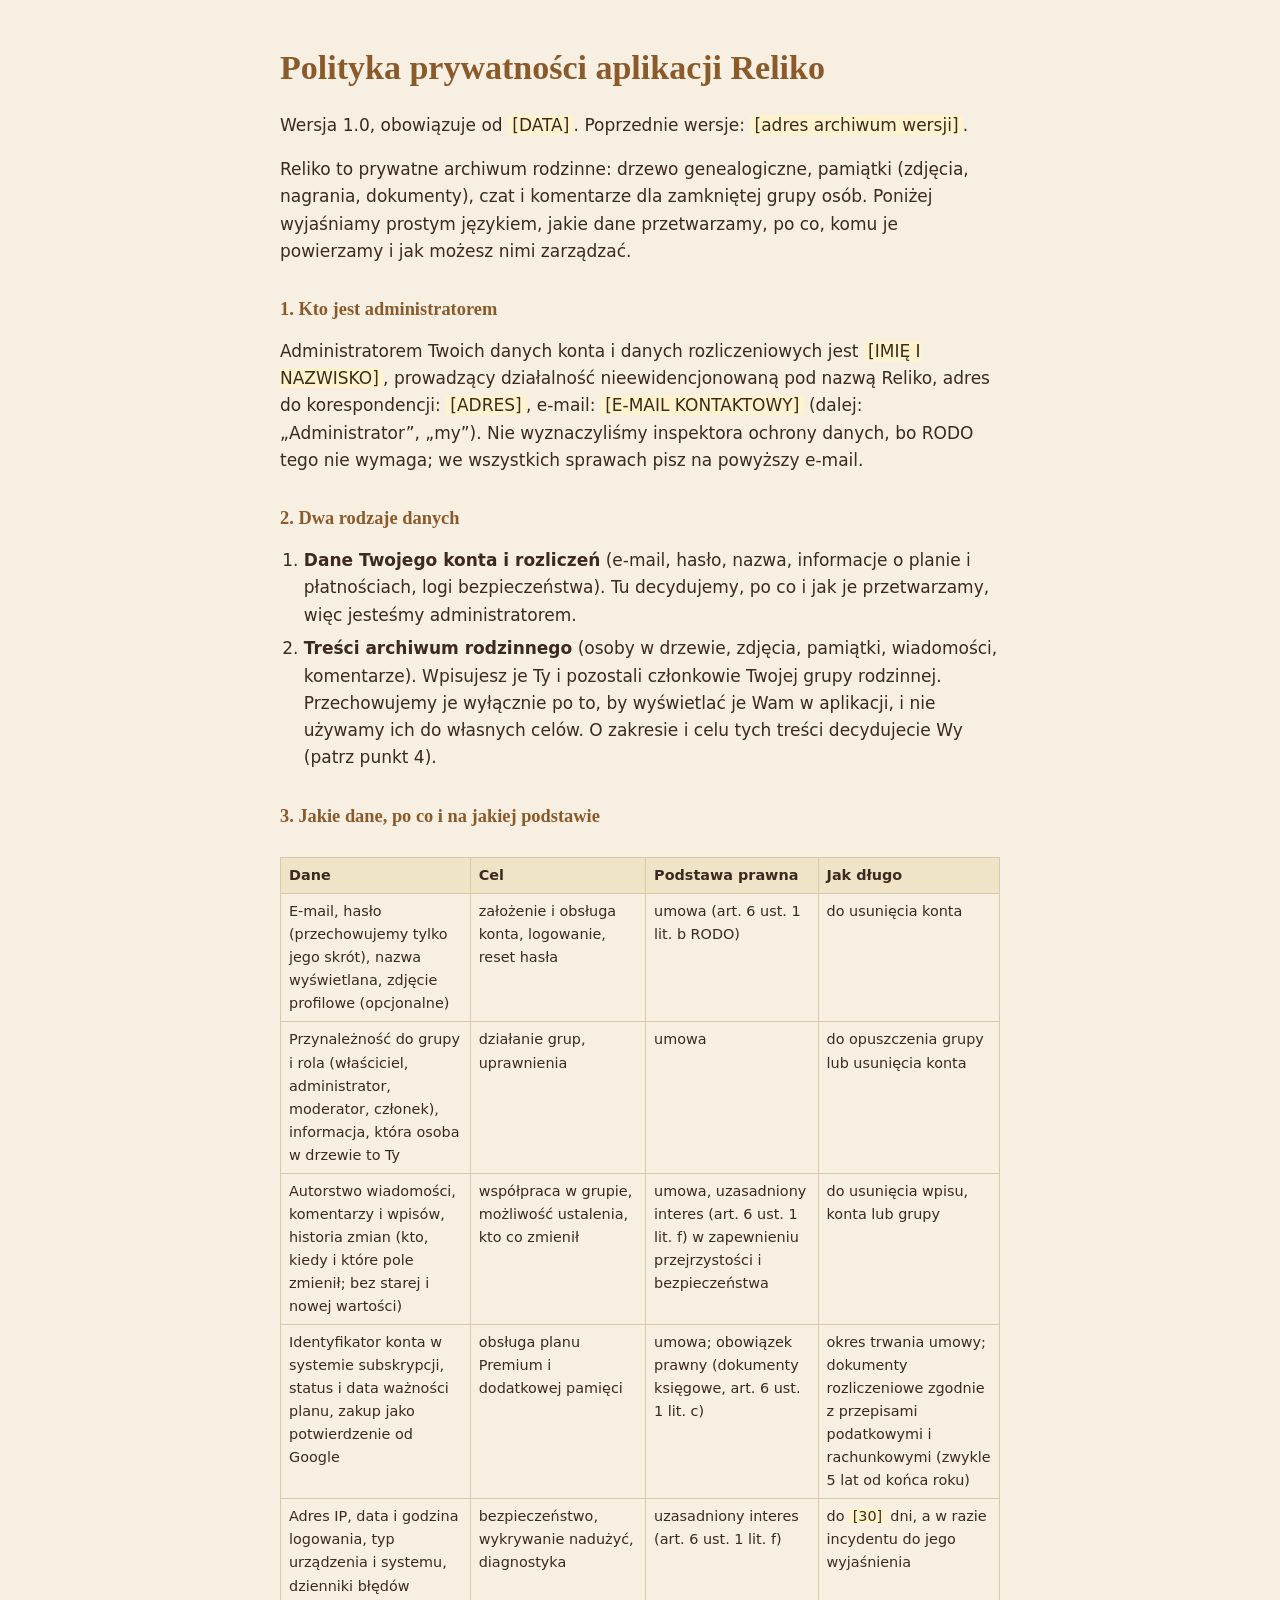
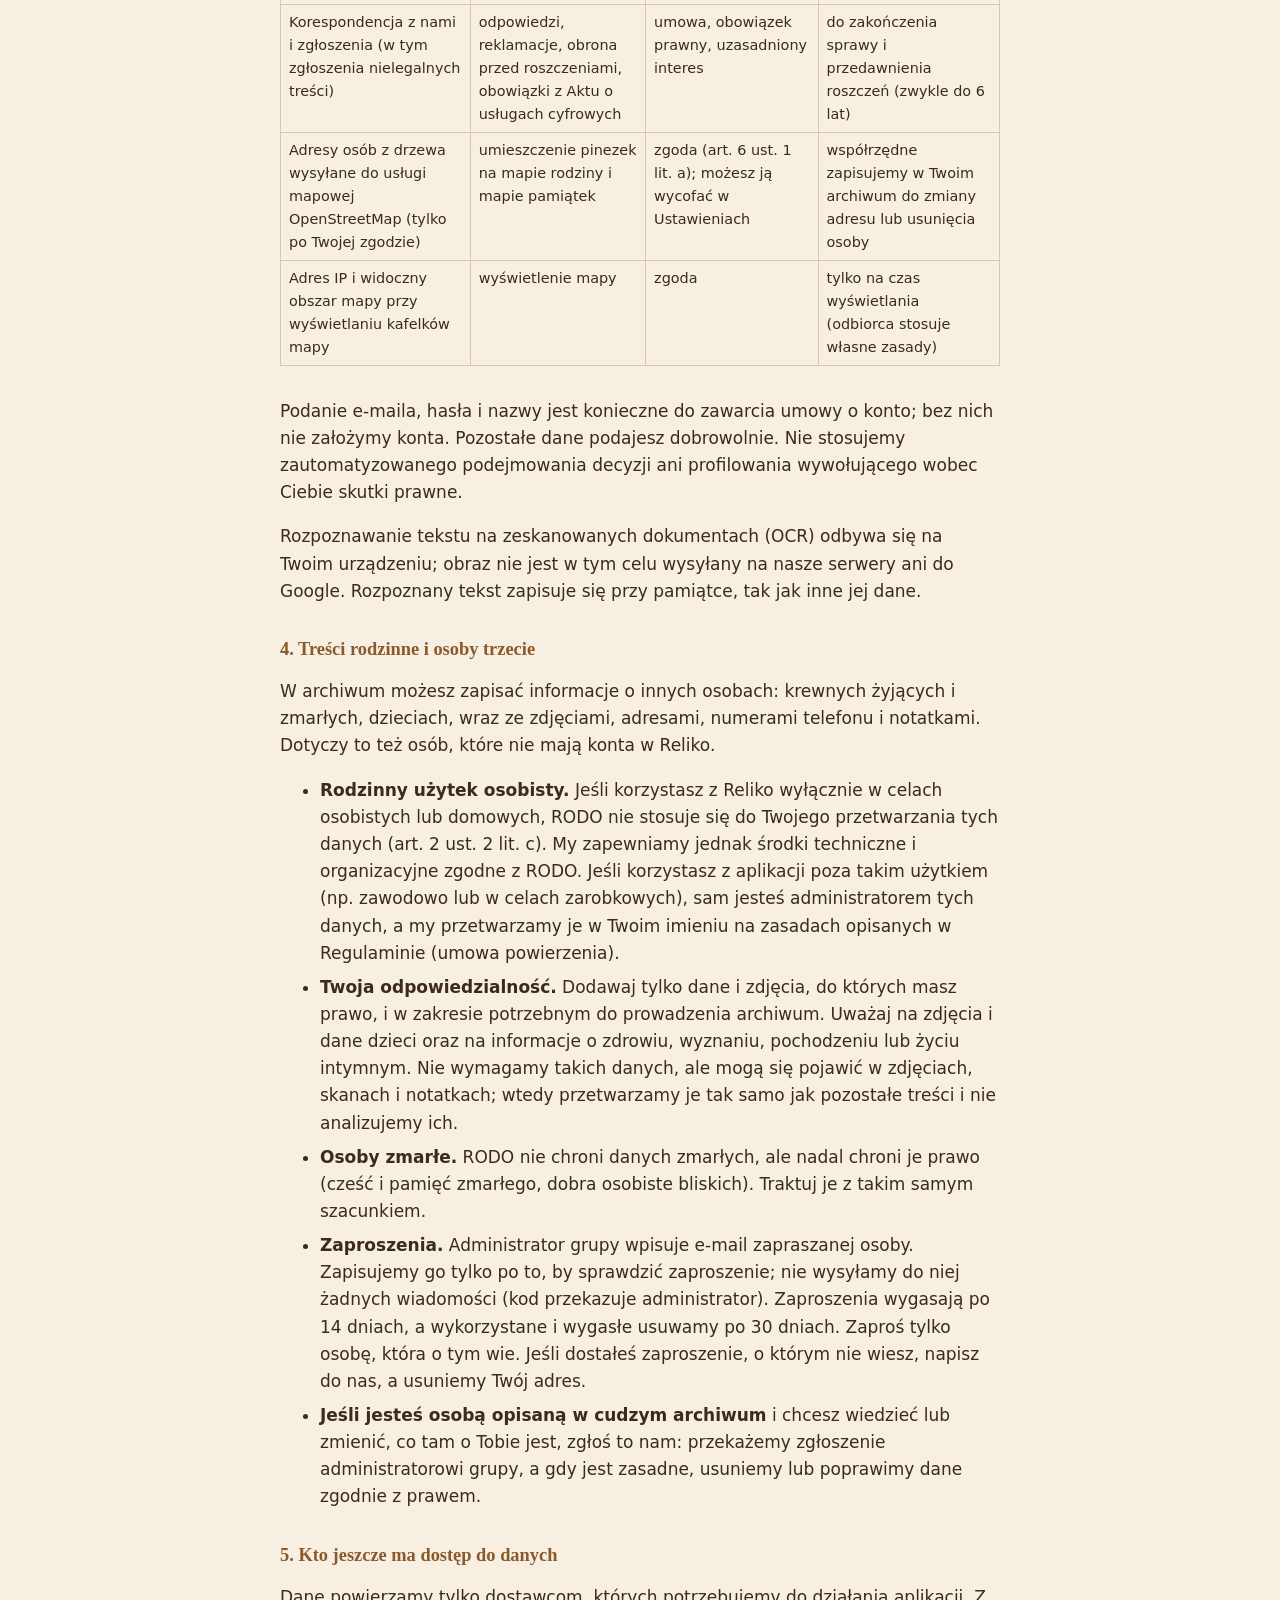
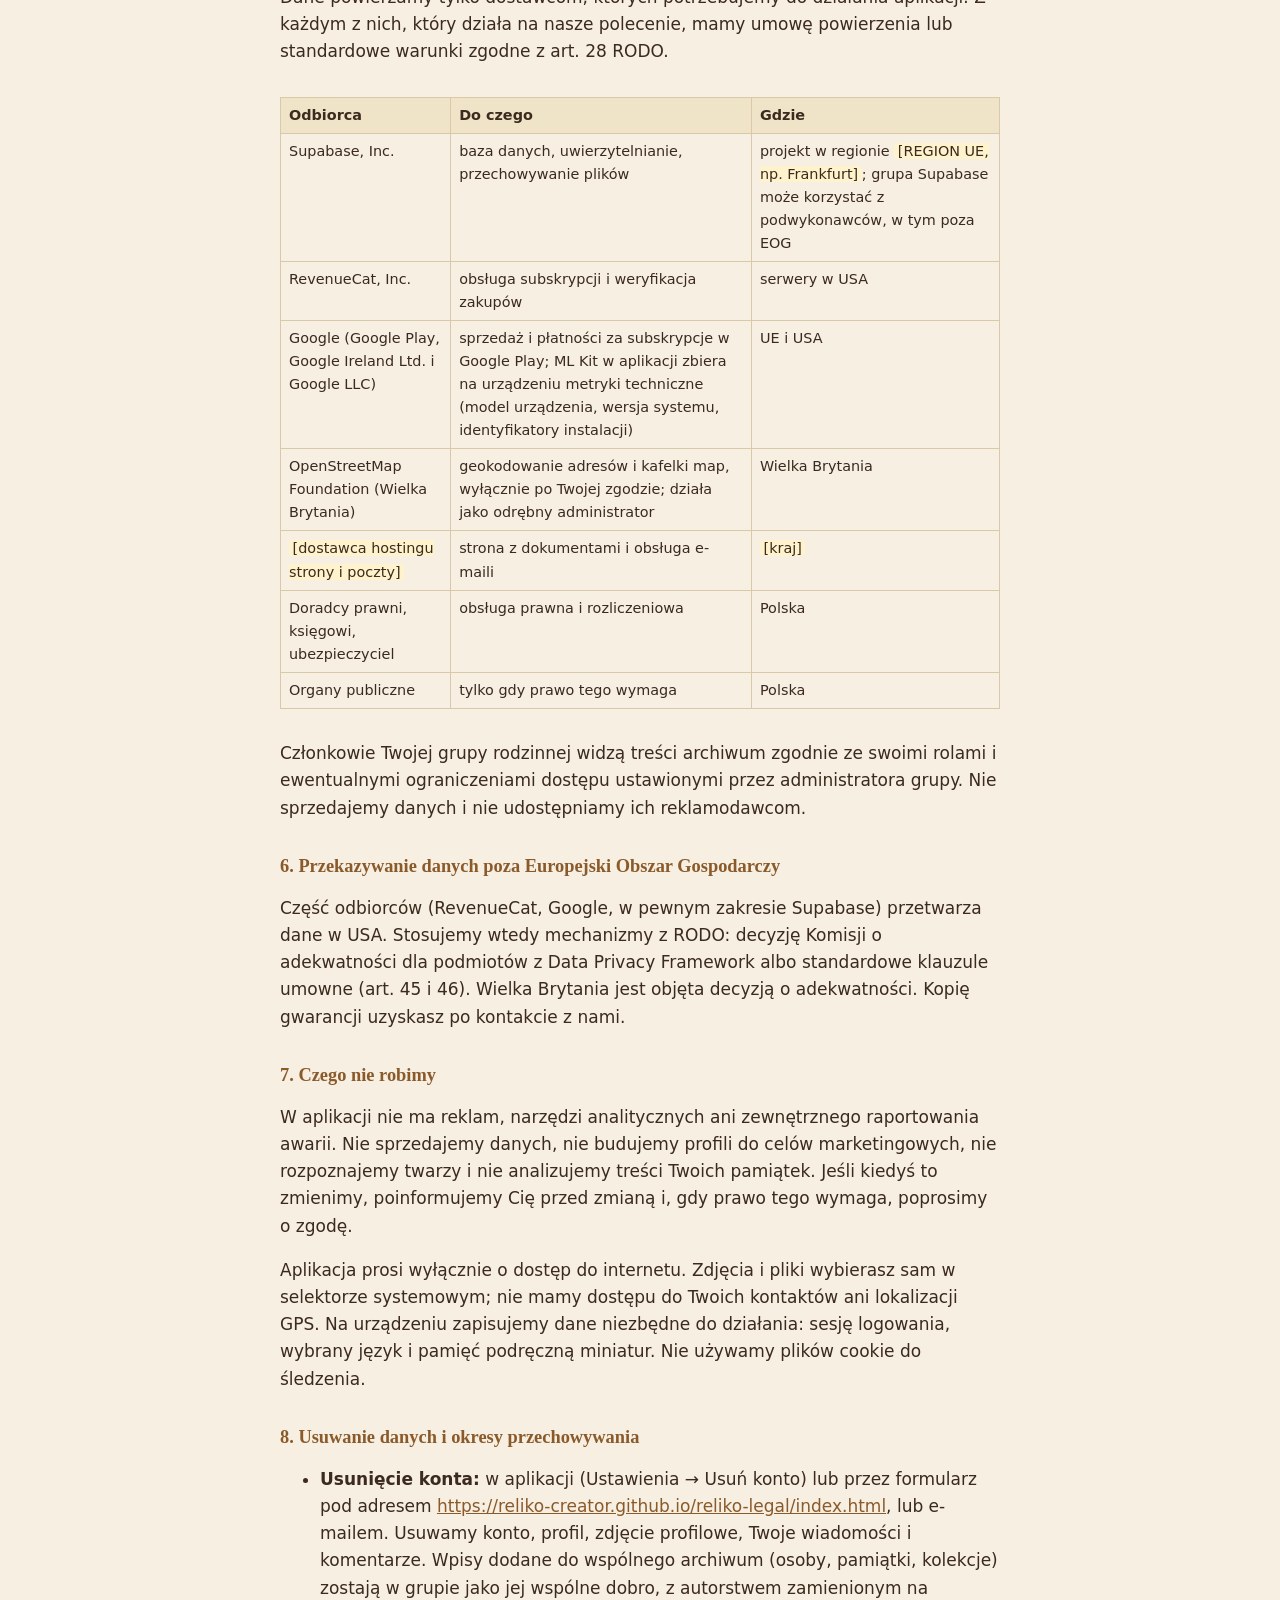
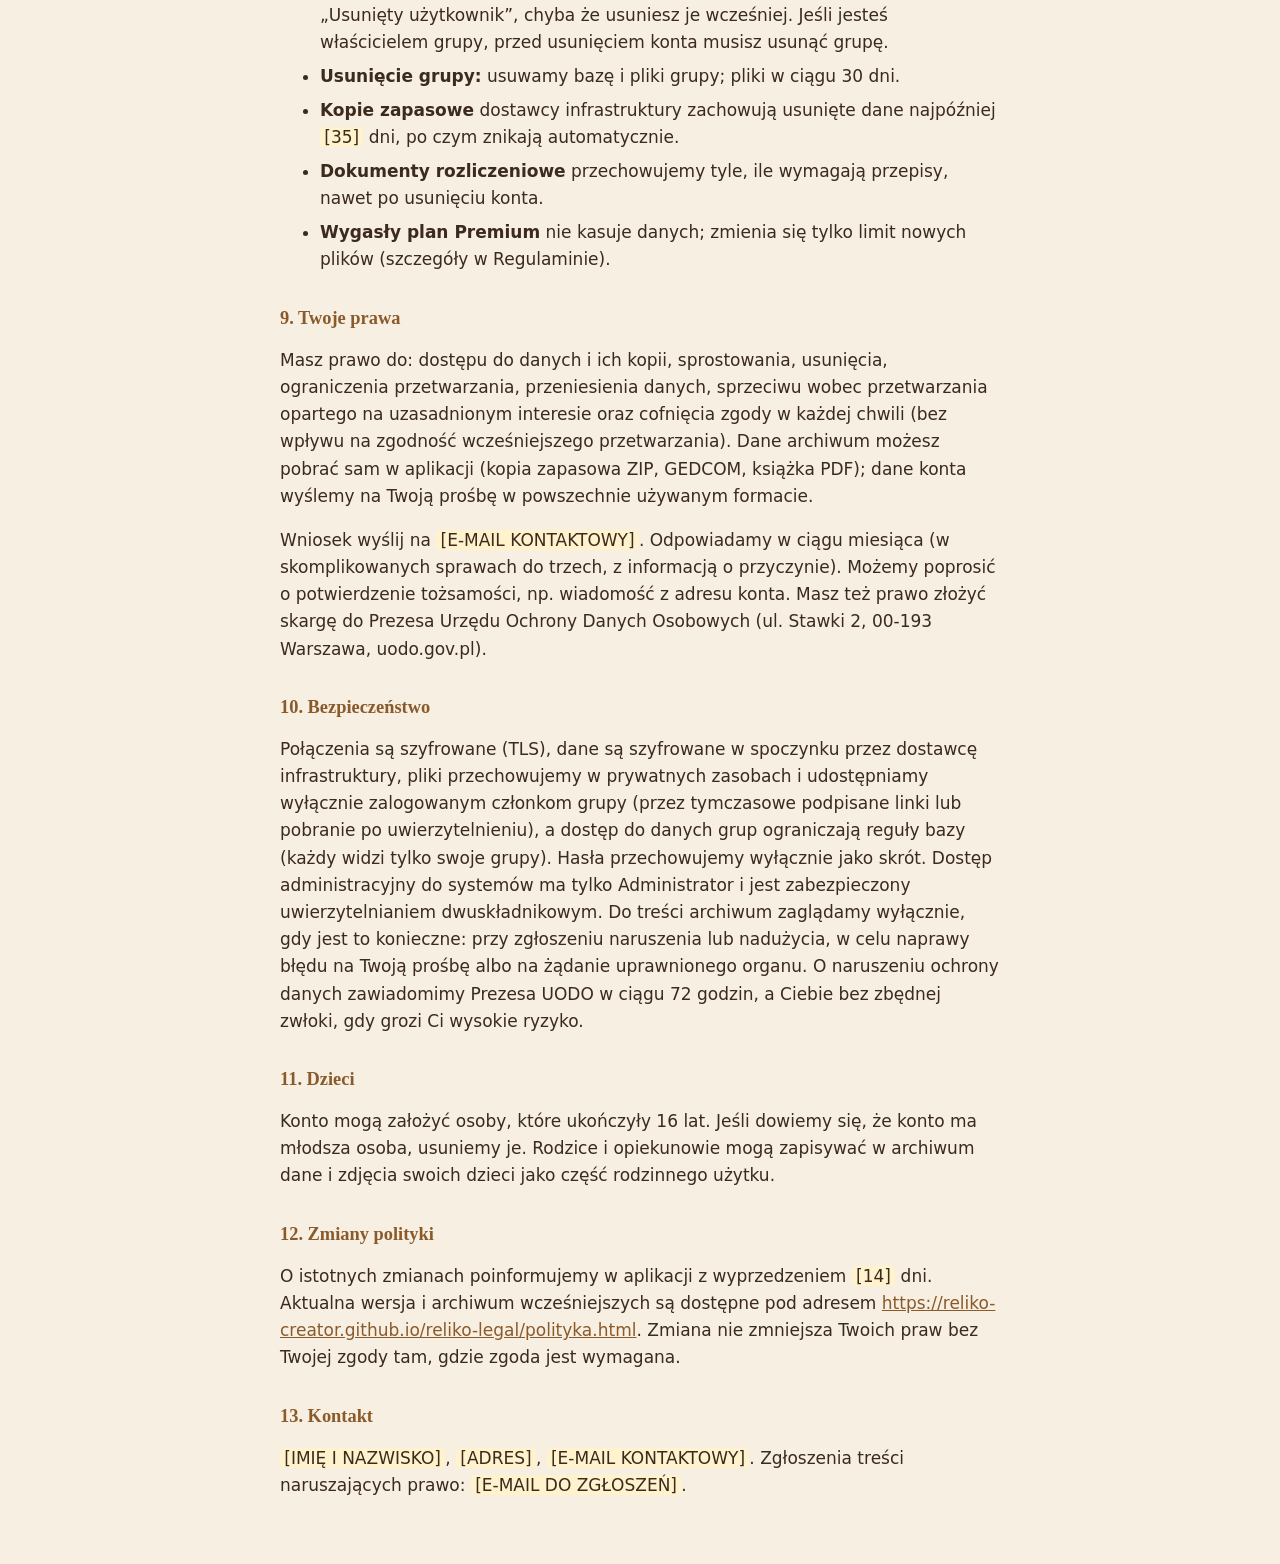
==== polityka.html @ a6bcf803 "polityka.html" ====
<!doctype html>
<html lang="pl">
<head>
<meta charset="utf-8">
<meta name="viewport" content="width=device-width, initial-scale=1">
<title>Reliko – Polityka prywatności</title>
<style>
  :root { --bg:#f6efe2; --ink:#3b2a1d; --accent:#8a5a2b; --card:#fffaf0; }
  body { margin:0; background:var(--bg); color:var(--ink);
         font:17px/1.6 system-ui,-apple-system,"Segoe UI",sans-serif; }
  main { max-width:720px; margin:0 auto; padding:24px 16px 48px; }
  h1,h2 { font-family:Georgia,"Times New Roman",serif; color:var(--accent); line-height:1.25; }
  section { background:var(--card); border-radius:12px; padding:4px 20px 16px; margin:16px 0; }
  a { color:var(--accent); }
  .todo { background:#fff3cd; padding:0 .25em; border-radius:4px; }
  h2 { font-size:1.15rem; margin-top:1.8em; }
  ol { padding-left:1.4em; } li { margin:.4em 0; }
  .tw { overflow-x:auto; } table { border-collapse:collapse; font-size:.9rem; margin:1em 0; }
  th,td { border:1px solid #d9c9a8; padding:6px 8px; vertical-align:top; text-align:left; } th { background:#efe3c8; }
</style>
</head>
<body>
<main>
<h1>Polityka prywatności aplikacji Reliko</h1>
<p>Wersja 1.0, obowiązuje od <span class="todo">[DATA]</span>. Poprzednie wersje: <span class="todo">[adres archiwum wersji]</span>.</p>
<p>Reliko to prywatne archiwum rodzinne: drzewo genealogiczne, pamiątki (zdjęcia, nagrania, dokumenty), czat i komentarze dla zamkniętej grupy osób. Poniżej wyjaśniamy prostym językiem, jakie dane przetwarzamy, po co, komu je powierzamy i jak możesz nimi zarządzać.</p>
<h2>1. Kto jest administratorem</h2>
<p>Administratorem Twoich danych konta i danych rozliczeniowych jest <span class="todo">[IMIĘ I NAZWISKO]</span>, prowadzący działalność nieewidencjonowaną pod nazwą Reliko, adres do korespondencji: <span class="todo">[ADRES]</span>, e-mail: <span class="todo">[E-MAIL KONTAKTOWY]</span> (dalej: „Administrator”, „my”). Nie wyznaczyliśmy inspektora ochrony danych, bo RODO tego nie wymaga; we wszystkich sprawach pisz na powyższy e-mail.</p>
<h2>2. Dwa rodzaje danych</h2>
<ol>
<li><strong>Dane Twojego konta i rozliczeń</strong> (e-mail, hasło, nazwa, informacje o planie i płatnościach, logi bezpieczeństwa). Tu decydujemy, po co i jak je przetwarzamy, więc jesteśmy administratorem.</li>
<li><strong>Treści archiwum rodzinnego</strong> (osoby w drzewie, zdjęcia, pamiątki, wiadomości, komentarze). Wpisujesz je Ty i pozostali członkowie Twojej grupy rodzinnej. Przechowujemy je wyłącznie po to, by wyświetlać je Wam w aplikacji, i nie używamy ich do własnych celów. O zakresie i celu tych treści decydujecie Wy (patrz punkt 4).</li>
</ol>
<h2>3. Jakie dane, po co i na jakiej podstawie</h2>
<div class="tw"><table>
<thead>
<tr>
<th>Dane</th>
<th>Cel</th>
<th>Podstawa prawna</th>
<th>Jak długo</th>
</tr>
</thead>
<tbody>
<tr>
<td>E-mail, hasło (przechowujemy tylko jego skrót), nazwa wyświetlana, zdjęcie profilowe (opcjonalne)</td>
<td>założenie i obsługa konta, logowanie, reset hasła</td>
<td>umowa (art. 6 ust. 1 lit. b RODO)</td>
<td>do usunięcia konta</td>
</tr>
<tr>
<td>Przynależność do grupy i rola (właściciel, administrator, moderator, członek), informacja, która osoba w drzewie to Ty</td>
<td>działanie grup, uprawnienia</td>
<td>umowa</td>
<td>do opuszczenia grupy lub usunięcia konta</td>
</tr>
<tr>
<td>Autorstwo wiadomości, komentarzy i wpisów, historia zmian (kto, kiedy i które pole zmienił; bez starej i nowej wartości)</td>
<td>współpraca w grupie, możliwość ustalenia, kto co zmienił</td>
<td>umowa, uzasadniony interes (art. 6 ust. 1 lit. f) w zapewnieniu przejrzystości i bezpieczeństwa</td>
<td>do usunięcia wpisu, konta lub grupy</td>
</tr>
<tr>
<td>Identyfikator konta w systemie subskrypcji, status i data ważności planu, zakup jako potwierdzenie od Google</td>
<td>obsługa planu Premium i dodatkowej pamięci</td>
<td>umowa; obowiązek prawny (dokumenty księgowe, art. 6 ust. 1 lit. c)</td>
<td>okres trwania umowy; dokumenty rozliczeniowe zgodnie z przepisami podatkowymi i rachunkowymi (zwykle 5 lat od końca roku)</td>
</tr>
<tr>
<td>Adres IP, data i godzina logowania, typ urządzenia i systemu, dzienniki błędów</td>
<td>bezpieczeństwo, wykrywanie nadużyć, diagnostyka</td>
<td>uzasadniony interes (art. 6 ust. 1 lit. f)</td>
<td>do <span class="todo">[30]</span> dni, a w razie incydentu do jego wyjaśnienia</td>
</tr>
<tr>
<td>Korespondencja z nami i zgłoszenia (w tym zgłoszenia nielegalnych treści)</td>
<td>odpowiedzi, reklamacje, obrona przed roszczeniami, obowiązki z Aktu o usługach cyfrowych</td>
<td>umowa, obowiązek prawny, uzasadniony interes</td>
<td>do zakończenia sprawy i przedawnienia roszczeń (zwykle do 6 lat)</td>
</tr>
<tr>
<td>Adresy osób z drzewa wysyłane do usługi mapowej OpenStreetMap (tylko po Twojej zgodzie)</td>
<td>umieszczenie pinezek na mapie rodziny i mapie pamiątek</td>
<td>zgoda (art. 6 ust. 1 lit. a); możesz ją wycofać w Ustawieniach</td>
<td>współrzędne zapisujemy w Twoim archiwum do zmiany adresu lub usunięcia osoby</td>
</tr>
<tr>
<td>Adres IP i widoczny obszar mapy przy wyświetlaniu kafelków mapy</td>
<td>wyświetlenie mapy</td>
<td>zgoda</td>
<td>tylko na czas wyświetlania (odbiorca stosuje własne zasady)</td>
</tr>
</tbody>
</table></div>
<p>Podanie e-maila, hasła i nazwy jest konieczne do zawarcia umowy o konto; bez nich nie założymy konta. Pozostałe dane podajesz dobrowolnie. Nie stosujemy zautomatyzowanego podejmowania decyzji ani profilowania wywołującego wobec Ciebie skutki prawne.</p>
<p>Rozpoznawanie tekstu na zeskanowanych dokumentach (OCR) odbywa się na Twoim urządzeniu; obraz nie jest w tym celu wysyłany na nasze serwery ani do Google. Rozpoznany tekst zapisuje się przy pamiątce, tak jak inne jej dane.</p>
<h2>4. Treści rodzinne i osoby trzecie</h2>
<p>W archiwum możesz zapisać informacje o innych osobach: krewnych żyjących i zmarłych, dzieciach, wraz ze zdjęciami, adresami, numerami telefonu i notatkami. Dotyczy to też osób, które nie mają konta w Reliko.</p>
<ul>
<li><strong>Rodzinny użytek osobisty.</strong> Jeśli korzystasz z Reliko wyłącznie w celach osobistych lub domowych, RODO nie stosuje się do Twojego przetwarzania tych danych (art. 2 ust. 2 lit. c). My zapewniamy jednak środki techniczne i organizacyjne zgodne z RODO. Jeśli korzystasz z aplikacji poza takim użytkiem (np. zawodowo lub w celach zarobkowych), sam jesteś administratorem tych danych, a my przetwarzamy je w Twoim imieniu na zasadach opisanych w Regulaminie (umowa powierzenia).</li>
<li><strong>Twoja odpowiedzialność.</strong> Dodawaj tylko dane i zdjęcia, do których masz prawo, i w zakresie potrzebnym do prowadzenia archiwum. Uważaj na zdjęcia i dane dzieci oraz na informacje o zdrowiu, wyznaniu, pochodzeniu lub życiu intymnym. Nie wymagamy takich danych, ale mogą się pojawić w zdjęciach, skanach i notatkach; wtedy przetwarzamy je tak samo jak pozostałe treści i nie analizujemy ich.</li>
<li><strong>Osoby zmarłe.</strong> RODO nie chroni danych zmarłych, ale nadal chroni je prawo (cześć i pamięć zmarłego, dobra osobiste bliskich). Traktuj je z takim samym szacunkiem.</li>
<li><strong>Zaproszenia.</strong> Administrator grupy wpisuje e-mail zapraszanej osoby. Zapisujemy go tylko po to, by sprawdzić zaproszenie; nie wysyłamy do niej żadnych wiadomości (kod przekazuje administrator). Zaproszenia wygasają po 14 dniach, a wykorzystane i wygasłe usuwamy po 30 dniach. Zaproś tylko osobę, która o tym wie. Jeśli dostałeś zaproszenie, o którym nie wiesz, napisz do nas, a usuniemy Twój adres.</li>
<li><strong>Jeśli jesteś osobą opisaną w cudzym archiwum</strong> i chcesz wiedzieć lub zmienić, co tam o Tobie jest, zgłoś to nam: przekażemy zgłoszenie administratorowi grupy, a gdy jest zasadne, usuniemy lub poprawimy dane zgodnie z prawem.</li>
</ul>
<h2>5. Kto jeszcze ma dostęp do danych</h2>
<p>Dane powierzamy tylko dostawcom, których potrzebujemy do działania aplikacji. Z każdym z nich, który działa na nasze polecenie, mamy umowę powierzenia lub standardowe warunki zgodne z art. 28 RODO.</p>
<div class="tw"><table>
<thead>
<tr>
<th>Odbiorca</th>
<th>Do czego</th>
<th>Gdzie</th>
</tr>
</thead>
<tbody>
<tr>
<td>Supabase, Inc.</td>
<td>baza danych, uwierzytelnianie, przechowywanie plików</td>
<td>projekt w regionie <span class="todo">[REGION UE, np. Frankfurt]</span>; grupa Supabase może korzystać z podwykonawców, w tym poza EOG</td>
</tr>
<tr>
<td>RevenueCat, Inc.</td>
<td>obsługa subskrypcji i weryfikacja zakupów</td>
<td>serwery w USA</td>
</tr>
<tr>
<td>Google (Google Play, Google Ireland Ltd. i Google LLC)</td>
<td>sprzedaż i płatności za subskrypcje w Google Play; ML Kit w aplikacji zbiera na urządzeniu metryki techniczne (model urządzenia, wersja systemu, identyfikatory instalacji)</td>
<td>UE i USA</td>
</tr>
<tr>
<td>OpenStreetMap Foundation (Wielka Brytania)</td>
<td>geokodowanie adresów i kafelki map, wyłącznie po Twojej zgodzie; działa jako odrębny administrator</td>
<td>Wielka Brytania</td>
</tr>
<tr>
<td><span class="todo">[dostawca hostingu strony i poczty]</span></td>
<td>strona z dokumentami i obsługa e-maili</td>
<td><span class="todo">[kraj]</span></td>
</tr>
<tr>
<td>Doradcy prawni, księgowi, ubezpieczyciel</td>
<td>obsługa prawna i rozliczeniowa</td>
<td>Polska</td>
</tr>
<tr>
<td>Organy publiczne</td>
<td>tylko gdy prawo tego wymaga</td>
<td>Polska</td>
</tr>
</tbody>
</table></div>
<p>Członkowie Twojej grupy rodzinnej widzą treści archiwum zgodnie ze swoimi rolami i ewentualnymi ograniczeniami dostępu ustawionymi przez administratora grupy. Nie sprzedajemy danych i nie udostępniamy ich reklamodawcom.</p>
<h2>6. Przekazywanie danych poza Europejski Obszar Gospodarczy</h2>
<p>Część odbiorców (RevenueCat, Google, w pewnym zakresie Supabase) przetwarza dane w USA. Stosujemy wtedy mechanizmy z RODO: decyzję Komisji o adekwatności dla podmiotów z Data Privacy Framework albo standardowe klauzule umowne (art. 45 i 46). Wielka Brytania jest objęta decyzją o adekwatności. Kopię gwarancji uzyskasz po kontakcie z nami.</p>
<h2>7. Czego nie robimy</h2>
<p>W aplikacji nie ma reklam, narzędzi analitycznych ani zewnętrznego raportowania awarii. Nie sprzedajemy danych, nie budujemy profili do celów marketingowych, nie rozpoznajemy twarzy i nie analizujemy treści Twoich pamiątek. Jeśli kiedyś to zmienimy, poinformujemy Cię przed zmianą i, gdy prawo tego wymaga, poprosimy o zgodę.</p>
<p>Aplikacja prosi wyłącznie o dostęp do internetu. Zdjęcia i pliki wybierasz sam w selektorze systemowym; nie mamy dostępu do Twoich kontaktów ani lokalizacji GPS. Na urządzeniu zapisujemy dane niezbędne do działania: sesję logowania, wybrany język i pamięć podręczną miniatur. Nie używamy plików cookie do śledzenia.</p>
<h2>8. Usuwanie danych i okresy przechowywania</h2>
<ul>
<li><strong>Usunięcie konta:</strong> w aplikacji (Ustawienia → Usuń konto) lub przez formularz pod adresem <a href="https://reliko-creator.github.io/reliko-legal/index.html">https://reliko-creator.github.io/reliko-legal/index.html</a>, lub e-mailem. Usuwamy konto, profil, zdjęcie profilowe, Twoje wiadomości i komentarze. Wpisy dodane do wspólnego archiwum (osoby, pamiątki, kolekcje) zostają w grupie jako jej wspólne dobro, z autorstwem zamienionym na „Usunięty użytkownik”, chyba że usuniesz je wcześniej. Jeśli jesteś właścicielem grupy, przed usunięciem konta musisz usunąć grupę.</li>
<li><strong>Usunięcie grupy:</strong> usuwamy bazę i pliki grupy; pliki w ciągu 30 dni.</li>
<li><strong>Kopie zapasowe</strong> dostawcy infrastruktury zachowują usunięte dane najpóźniej <span class="todo">[35]</span> dni, po czym znikają automatycznie.</li>
<li><strong>Dokumenty rozliczeniowe</strong> przechowujemy tyle, ile wymagają przepisy, nawet po usunięciu konta.</li>
<li><strong>Wygasły plan Premium</strong> nie kasuje danych; zmienia się tylko limit nowych plików (szczegóły w Regulaminie).</li>
</ul>
<h2>9. Twoje prawa</h2>
<p>Masz prawo do: dostępu do danych i ich kopii, sprostowania, usunięcia, ograniczenia przetwarzania, przeniesienia danych, sprzeciwu wobec przetwarzania opartego na uzasadnionym interesie oraz cofnięcia zgody w każdej chwili (bez wpływu na zgodność wcześniejszego przetwarzania). Dane archiwum możesz pobrać sam w aplikacji (kopia zapasowa ZIP, GEDCOM, książka PDF); dane konta wyślemy na Twoją prośbę w powszechnie używanym formacie.</p>
<p>Wniosek wyślij na <span class="todo">[E-MAIL KONTAKTOWY]</span>. Odpowiadamy w ciągu miesiąca (w skomplikowanych sprawach do trzech, z informacją o przyczynie). Możemy poprosić o potwierdzenie tożsamości, np. wiadomość z adresu konta. Masz też prawo złożyć skargę do Prezesa Urzędu Ochrony Danych Osobowych (ul. Stawki 2, 00-193 Warszawa, uodo.gov.pl).</p>
<h2>10. Bezpieczeństwo</h2>
<p>Połączenia są szyfrowane (TLS), dane są szyfrowane w spoczynku przez dostawcę infrastruktury, pliki przechowujemy w prywatnych zasobach i udostępniamy wyłącznie zalogowanym członkom grupy (przez tymczasowe podpisane linki lub pobranie po uwierzytelnieniu), a dostęp do danych grup ograniczają reguły bazy (każdy widzi tylko swoje grupy). Hasła przechowujemy wyłącznie jako skrót. Dostęp administracyjny do systemów ma tylko Administrator i jest zabezpieczony uwierzytelnianiem dwuskładnikowym. Do treści archiwum zaglądamy wyłącznie, gdy jest to konieczne: przy zgłoszeniu naruszenia lub nadużycia, w celu naprawy błędu na Twoją prośbę albo na żądanie uprawnionego organu. O naruszeniu ochrony danych zawiadomimy Prezesa UODO w ciągu 72 godzin, a Ciebie bez zbędnej zwłoki, gdy grozi Ci wysokie ryzyko.</p>
<h2>11. Dzieci</h2>
<p>Konto mogą założyć osoby, które ukończyły 16 lat. Jeśli dowiemy się, że konto ma młodsza osoba, usuniemy je. Rodzice i opiekunowie mogą zapisywać w archiwum dane i zdjęcia swoich dzieci jako część rodzinnego użytku.</p>
<h2>12. Zmiany polityki</h2>
<p>O istotnych zmianach poinformujemy w aplikacji z wyprzedzeniem <span class="todo">[14]</span> dni. Aktualna wersja i archiwum wcześniejszych są dostępne pod adresem <a href="https://reliko-creator.github.io/reliko-legal/polityka.html">https://reliko-creator.github.io/reliko-legal/polityka.html</a>. Zmiana nie zmniejsza Twoich praw bez Twojej zgody tam, gdzie zgoda jest wymagana.</p>
<h2>13. Kontakt</h2>
<p><span class="todo">[IMIĘ I NAZWISKO]</span>, <span class="todo">[ADRES]</span>, <span class="todo">[E-MAIL KONTAKTOWY]</span>. Zgłoszenia treści naruszających prawo: <span class="todo">[E-MAIL DO ZGŁOSZEŃ]</span>.</p>
</main>
</body>
</html>
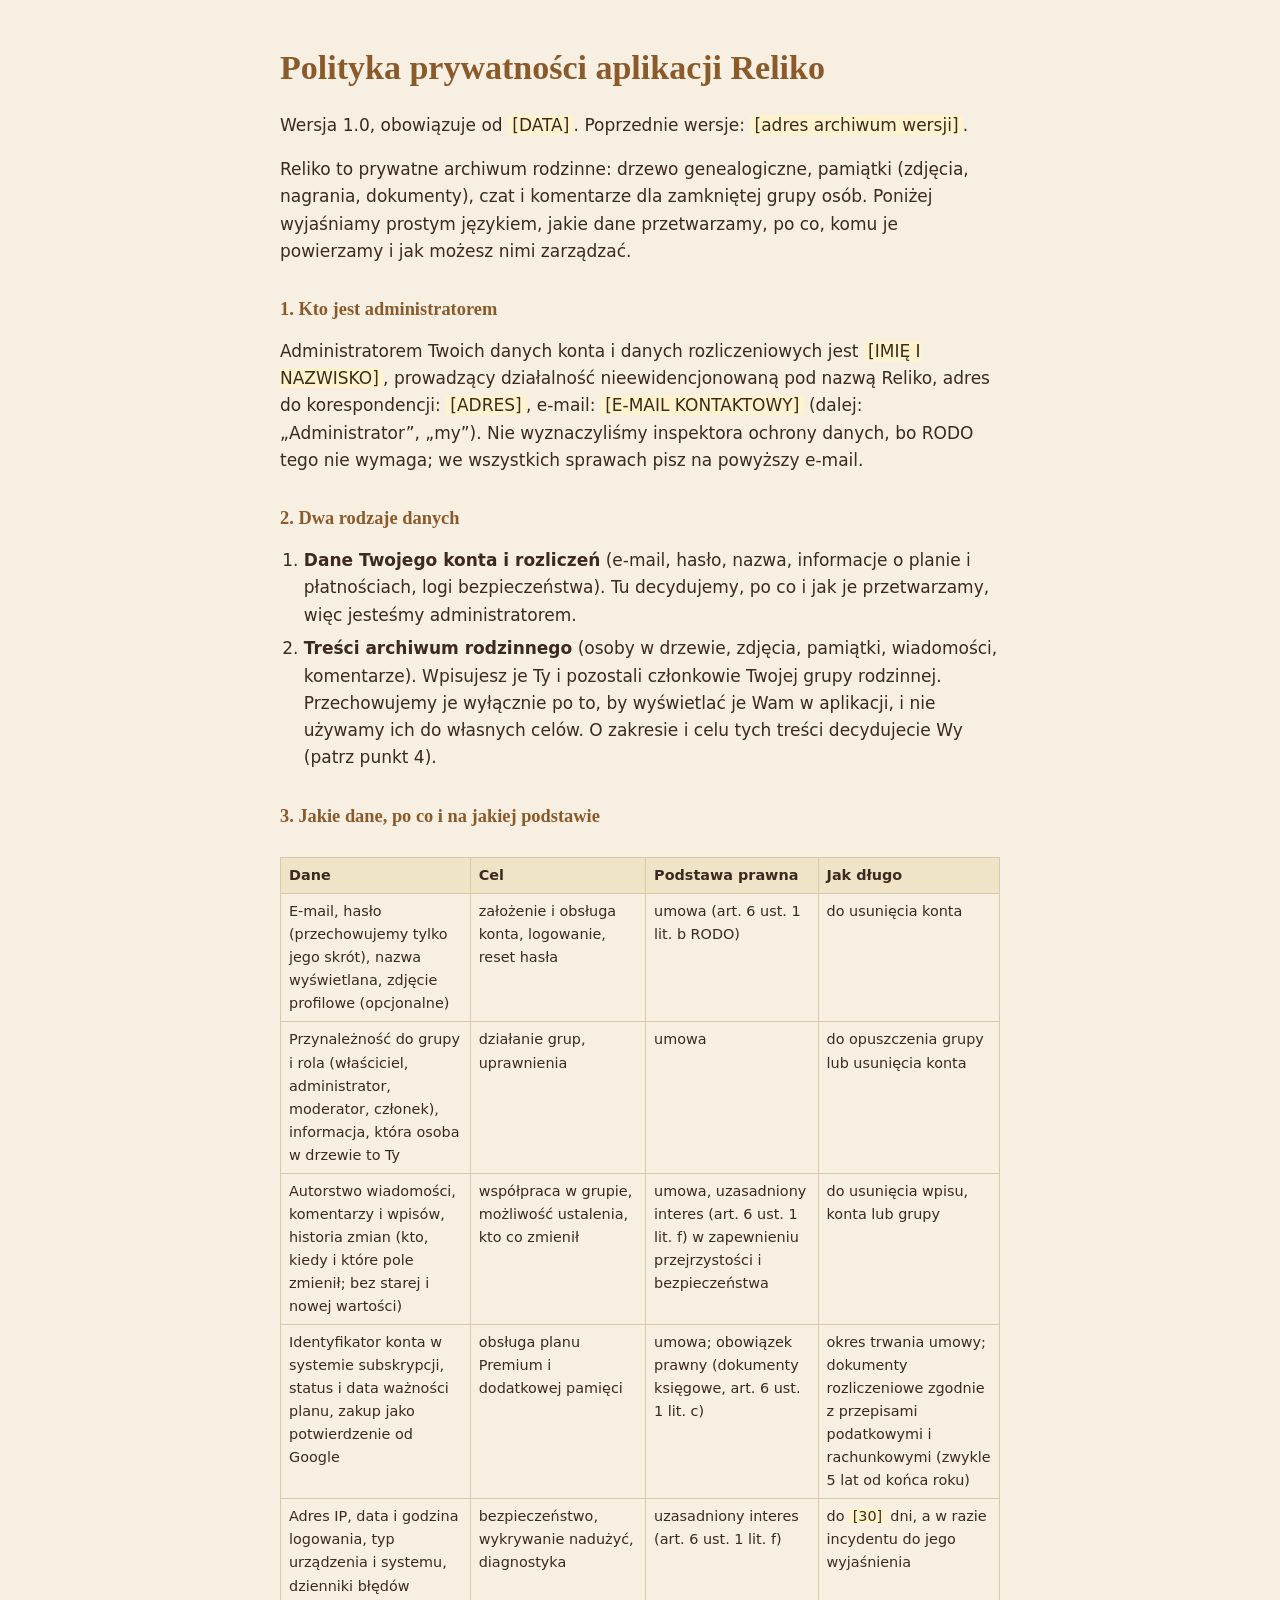
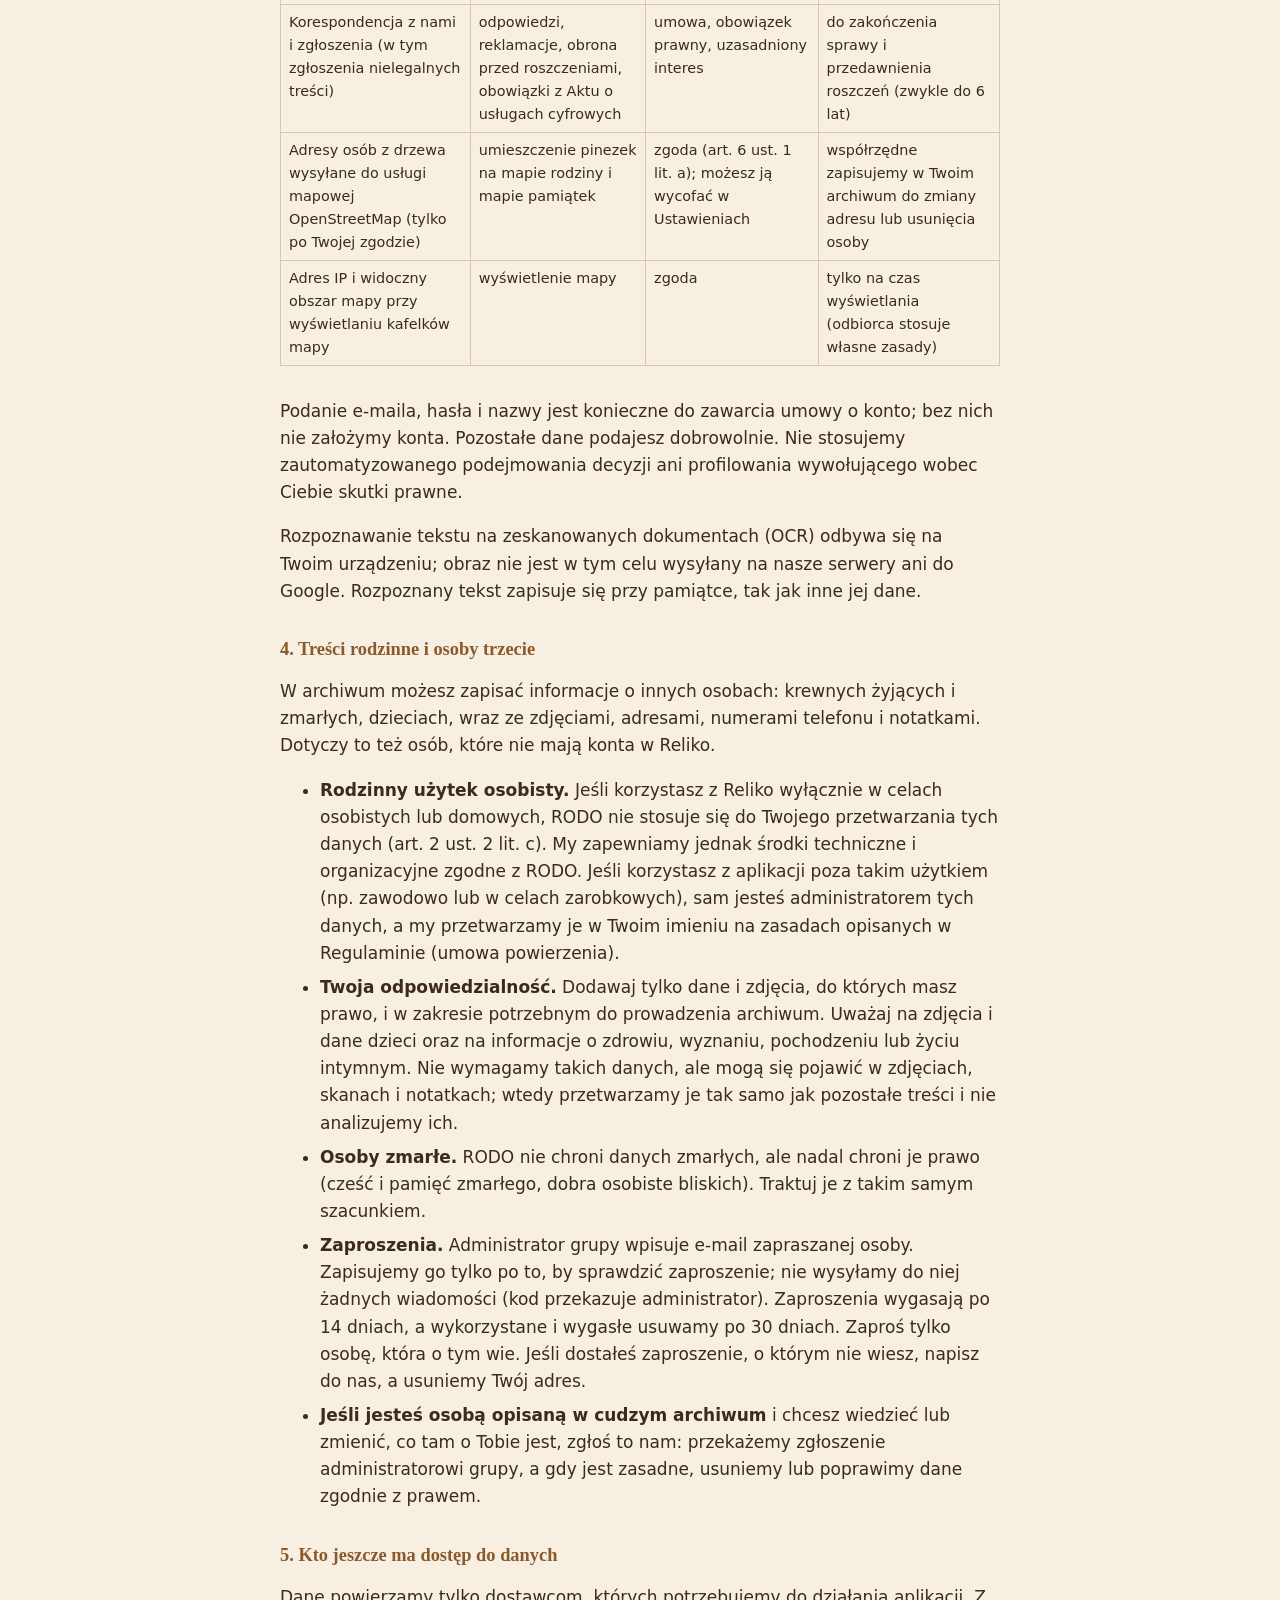
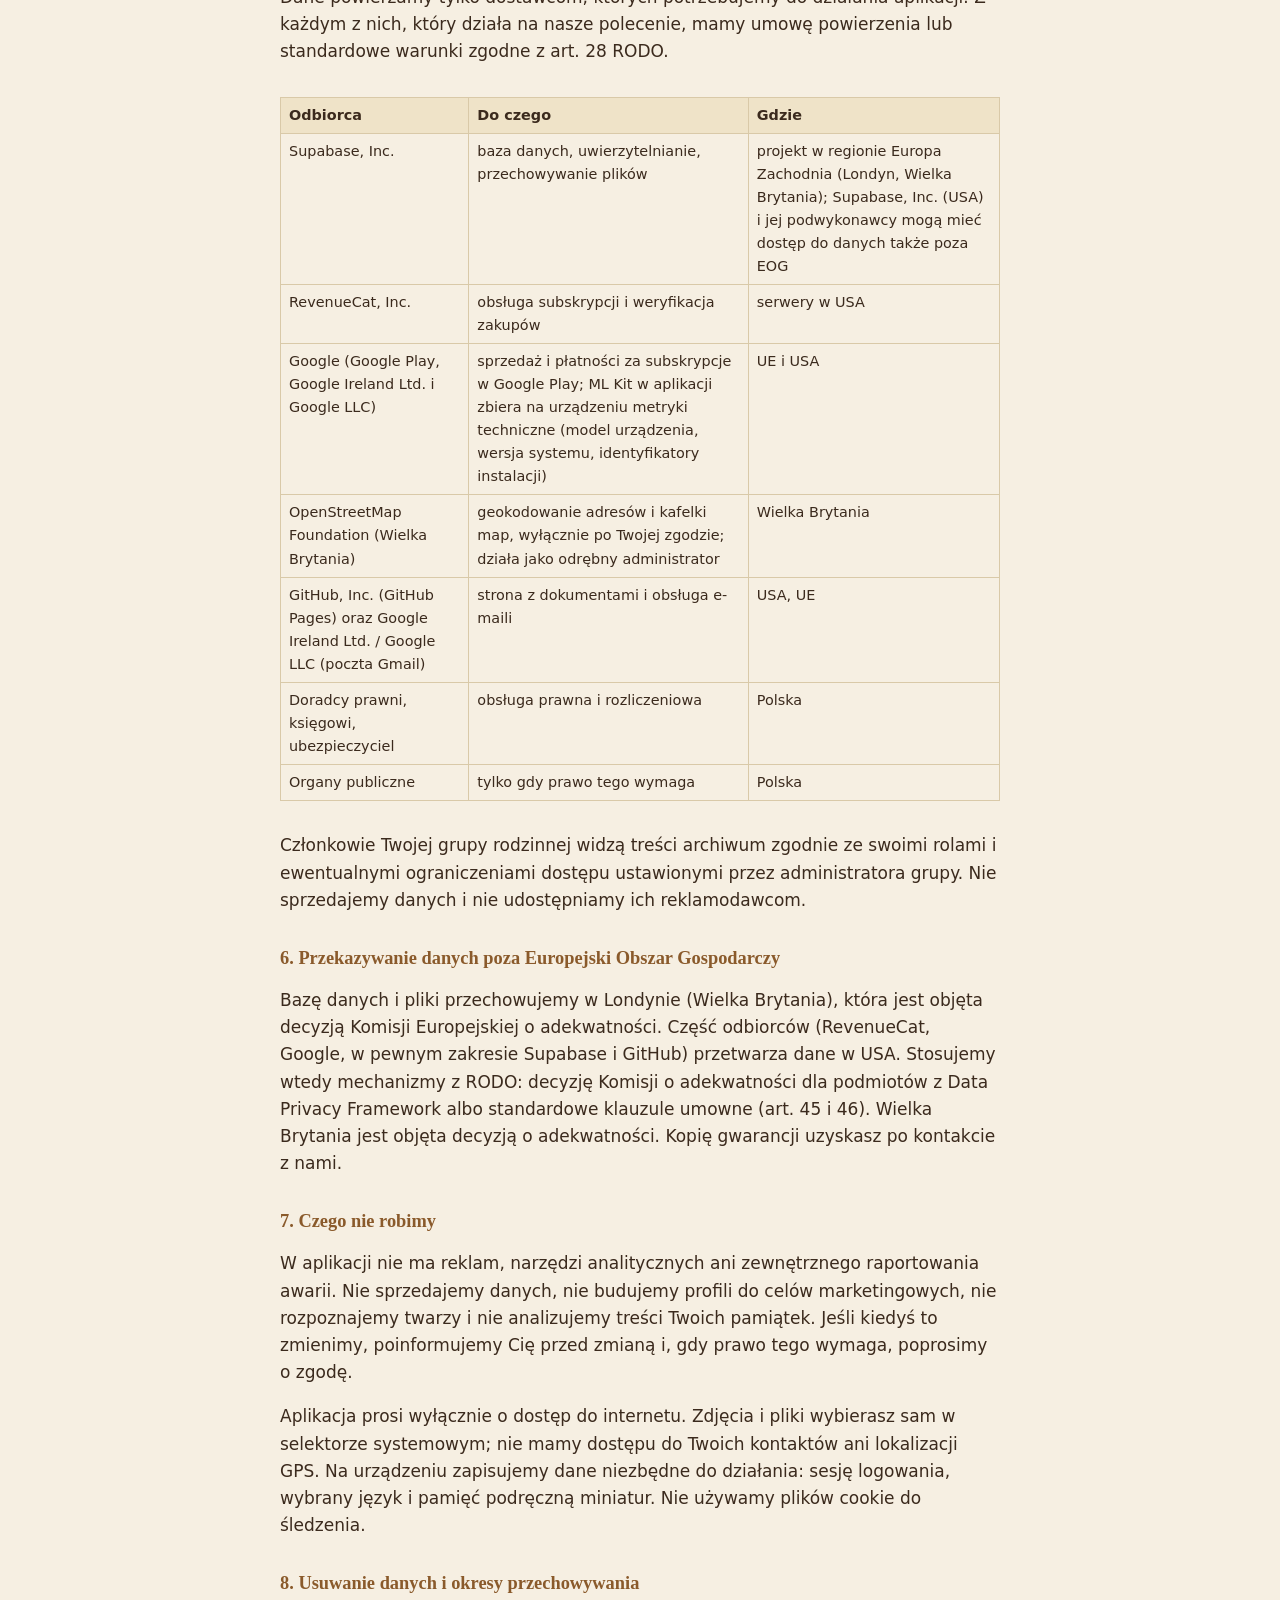
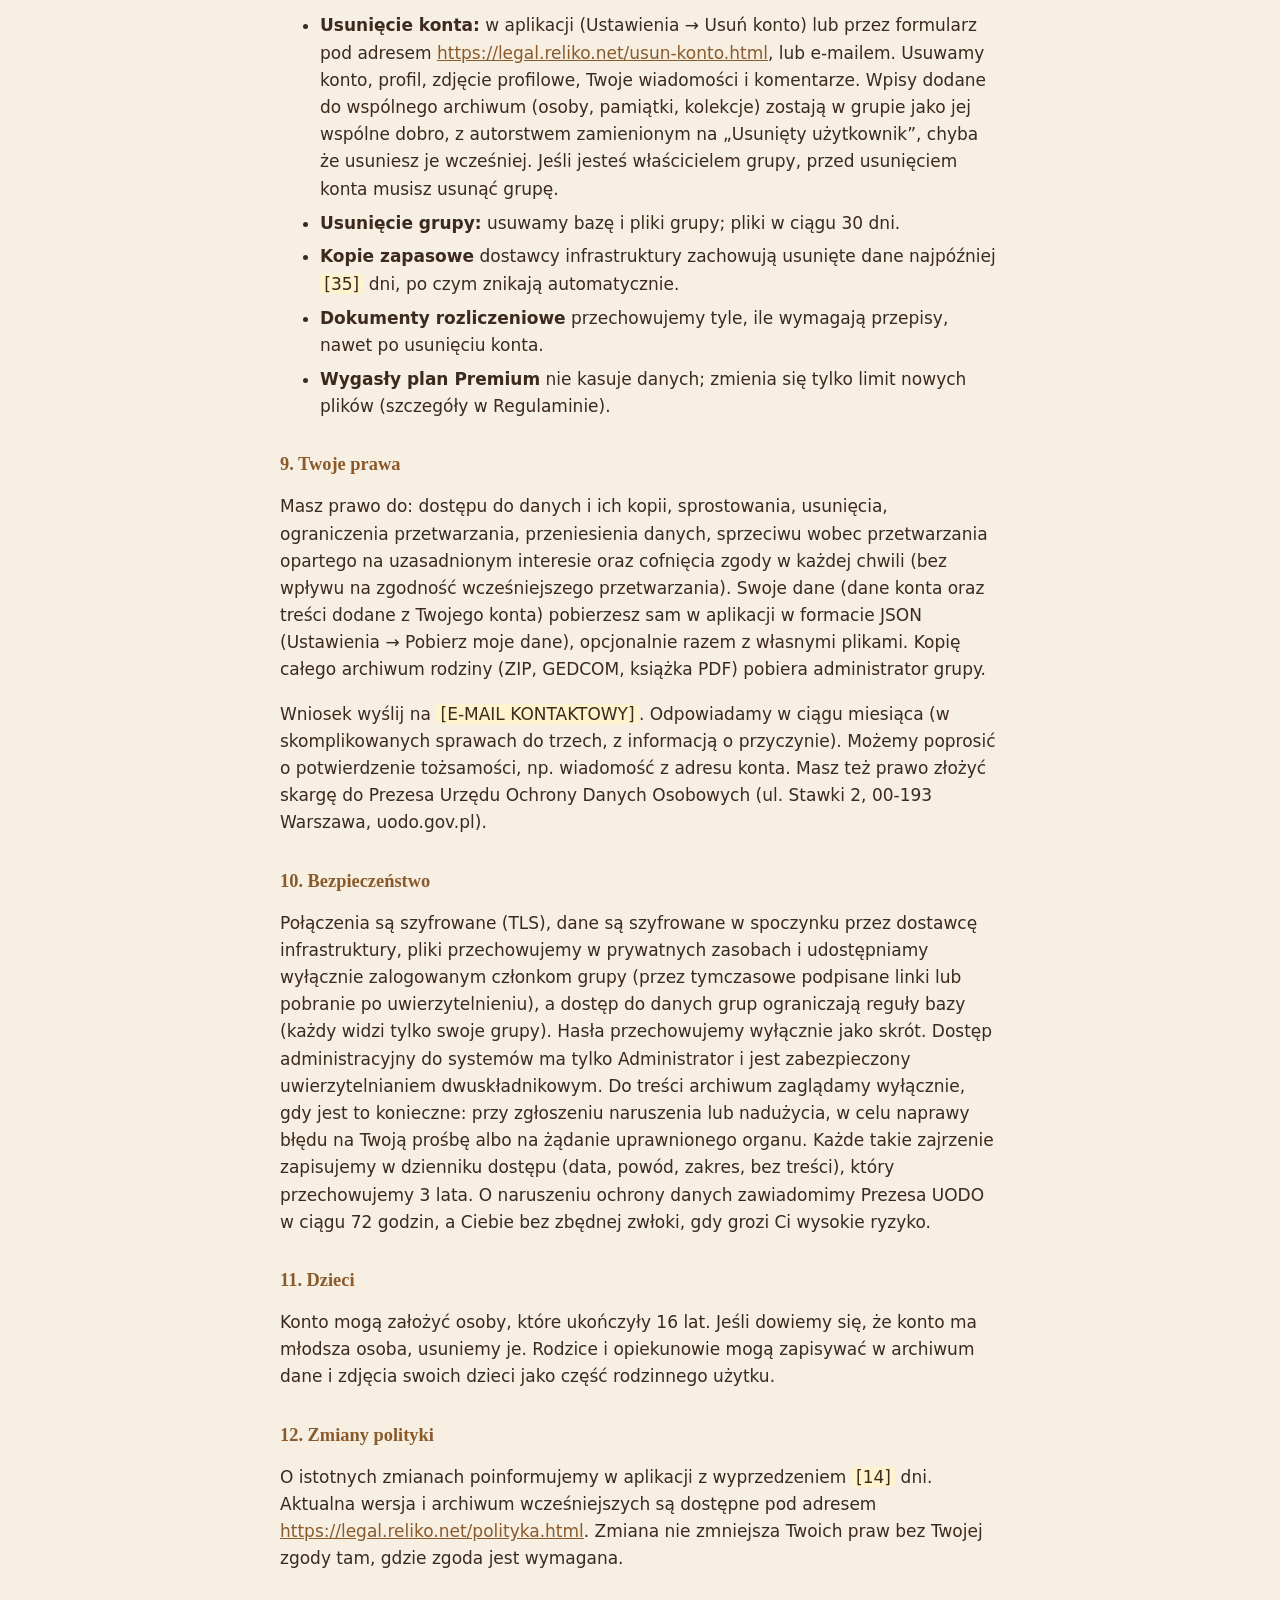
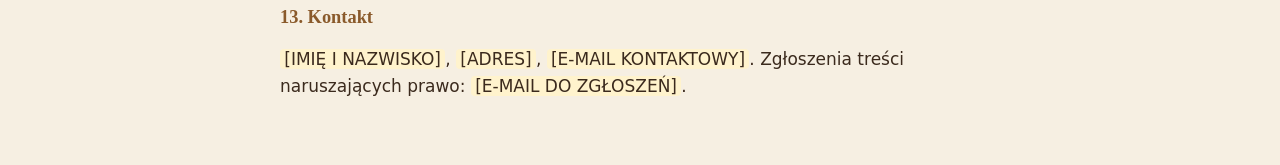
==== commit bed97740: "Add files via upload" ====
--- a/polityka.html
+++ b/polityka.html
@@ -117,7 +117,7 @@
 <tr>
 <td>Supabase, Inc.</td>
 <td>baza danych, uwierzytelnianie, przechowywanie plików</td>
-<td>projekt w regionie <span class="todo">[REGION UE, np. Frankfurt]</span>; grupa Supabase może korzystać z podwykonawców, w tym poza EOG</td>
+<td>projekt w regionie Europa Zachodnia (Londyn, Wielka Brytania); Supabase, Inc. (USA) i jej podwykonawcy mogą mieć dostęp do danych także poza EOG</td>
 </tr>
 <tr>
 <td>RevenueCat, Inc.</td>
@@ -135,9 +135,9 @@
 <td>Wielka Brytania</td>
 </tr>
 <tr>
-<td><span class="todo">[dostawca hostingu strony i poczty]</span></td>
+<td>GitHub, Inc. (GitHub Pages) oraz Google Ireland Ltd. / Google LLC (poczta Gmail)</td>
 <td>strona z dokumentami i obsługa e-maili</td>
-<td><span class="todo">[kraj]</span></td>
+<td>USA, UE</td>
 </tr>
 <tr>
 <td>Doradcy prawni, księgowi, ubezpieczyciel</td>
@@ -153,27 +153,27 @@
 </table></div>
 <p>Członkowie Twojej grupy rodzinnej widzą treści archiwum zgodnie ze swoimi rolami i ewentualnymi ograniczeniami dostępu ustawionymi przez administratora grupy. Nie sprzedajemy danych i nie udostępniamy ich reklamodawcom.</p>
 <h2>6. Przekazywanie danych poza Europejski Obszar Gospodarczy</h2>
-<p>Część odbiorców (RevenueCat, Google, w pewnym zakresie Supabase) przetwarza dane w USA. Stosujemy wtedy mechanizmy z RODO: decyzję Komisji o adekwatności dla podmiotów z Data Privacy Framework albo standardowe klauzule umowne (art. 45 i 46). Wielka Brytania jest objęta decyzją o adekwatności. Kopię gwarancji uzyskasz po kontakcie z nami.</p>
+<p>Bazę danych i pliki przechowujemy w Londynie (Wielka Brytania), która jest objęta decyzją Komisji Europejskiej o adekwatności. Część odbiorców (RevenueCat, Google, w pewnym zakresie Supabase i GitHub) przetwarza dane w USA. Stosujemy wtedy mechanizmy z RODO: decyzję Komisji o adekwatności dla podmiotów z Data Privacy Framework albo standardowe klauzule umowne (art. 45 i 46). Wielka Brytania jest objęta decyzją o adekwatności. Kopię gwarancji uzyskasz po kontakcie z nami.</p>
 <h2>7. Czego nie robimy</h2>
 <p>W aplikacji nie ma reklam, narzędzi analitycznych ani zewnętrznego raportowania awarii. Nie sprzedajemy danych, nie budujemy profili do celów marketingowych, nie rozpoznajemy twarzy i nie analizujemy treści Twoich pamiątek. Jeśli kiedyś to zmienimy, poinformujemy Cię przed zmianą i, gdy prawo tego wymaga, poprosimy o zgodę.</p>
 <p>Aplikacja prosi wyłącznie o dostęp do internetu. Zdjęcia i pliki wybierasz sam w selektorze systemowym; nie mamy dostępu do Twoich kontaktów ani lokalizacji GPS. Na urządzeniu zapisujemy dane niezbędne do działania: sesję logowania, wybrany język i pamięć podręczną miniatur. Nie używamy plików cookie do śledzenia.</p>
 <h2>8. Usuwanie danych i okresy przechowywania</h2>
 <ul>
-<li><strong>Usunięcie konta:</strong> w aplikacji (Ustawienia → Usuń konto) lub przez formularz pod adresem <a href="https://reliko-creator.github.io/reliko-legal/index.html">https://reliko-creator.github.io/reliko-legal/index.html</a>, lub e-mailem. Usuwamy konto, profil, zdjęcie profilowe, Twoje wiadomości i komentarze. Wpisy dodane do wspólnego archiwum (osoby, pamiątki, kolekcje) zostają w grupie jako jej wspólne dobro, z autorstwem zamienionym na „Usunięty użytkownik”, chyba że usuniesz je wcześniej. Jeśli jesteś właścicielem grupy, przed usunięciem konta musisz usunąć grupę.</li>
+<li><strong>Usunięcie konta:</strong> w aplikacji (Ustawienia → Usuń konto) lub przez formularz pod adresem <a href="https://legal.reliko.net/usun-konto.html">https://legal.reliko.net/usun-konto.html</a>, lub e-mailem. Usuwamy konto, profil, zdjęcie profilowe, Twoje wiadomości i komentarze. Wpisy dodane do wspólnego archiwum (osoby, pamiątki, kolekcje) zostają w grupie jako jej wspólne dobro, z autorstwem zamienionym na „Usunięty użytkownik”, chyba że usuniesz je wcześniej. Jeśli jesteś właścicielem grupy, przed usunięciem konta musisz usunąć grupę.</li>
 <li><strong>Usunięcie grupy:</strong> usuwamy bazę i pliki grupy; pliki w ciągu 30 dni.</li>
 <li><strong>Kopie zapasowe</strong> dostawcy infrastruktury zachowują usunięte dane najpóźniej <span class="todo">[35]</span> dni, po czym znikają automatycznie.</li>
 <li><strong>Dokumenty rozliczeniowe</strong> przechowujemy tyle, ile wymagają przepisy, nawet po usunięciu konta.</li>
 <li><strong>Wygasły plan Premium</strong> nie kasuje danych; zmienia się tylko limit nowych plików (szczegóły w Regulaminie).</li>
 </ul>
 <h2>9. Twoje prawa</h2>
-<p>Masz prawo do: dostępu do danych i ich kopii, sprostowania, usunięcia, ograniczenia przetwarzania, przeniesienia danych, sprzeciwu wobec przetwarzania opartego na uzasadnionym interesie oraz cofnięcia zgody w każdej chwili (bez wpływu na zgodność wcześniejszego przetwarzania). Dane archiwum możesz pobrać sam w aplikacji (kopia zapasowa ZIP, GEDCOM, książka PDF); dane konta wyślemy na Twoją prośbę w powszechnie używanym formacie.</p>
+<p>Masz prawo do: dostępu do danych i ich kopii, sprostowania, usunięcia, ograniczenia przetwarzania, przeniesienia danych, sprzeciwu wobec przetwarzania opartego na uzasadnionym interesie oraz cofnięcia zgody w każdej chwili (bez wpływu na zgodność wcześniejszego przetwarzania). Swoje dane (dane konta oraz treści dodane z Twojego konta) pobierzesz sam w aplikacji w formacie JSON (Ustawienia → Pobierz moje dane), opcjonalnie razem z własnymi plikami. Kopię całego archiwum rodziny (ZIP, GEDCOM, książka PDF) pobiera administrator grupy.</p>
 <p>Wniosek wyślij na <span class="todo">[E-MAIL KONTAKTOWY]</span>. Odpowiadamy w ciągu miesiąca (w skomplikowanych sprawach do trzech, z informacją o przyczynie). Możemy poprosić o potwierdzenie tożsamości, np. wiadomość z adresu konta. Masz też prawo złożyć skargę do Prezesa Urzędu Ochrony Danych Osobowych (ul. Stawki 2, 00-193 Warszawa, uodo.gov.pl).</p>
 <h2>10. Bezpieczeństwo</h2>
-<p>Połączenia są szyfrowane (TLS), dane są szyfrowane w spoczynku przez dostawcę infrastruktury, pliki przechowujemy w prywatnych zasobach i udostępniamy wyłącznie zalogowanym członkom grupy (przez tymczasowe podpisane linki lub pobranie po uwierzytelnieniu), a dostęp do danych grup ograniczają reguły bazy (każdy widzi tylko swoje grupy). Hasła przechowujemy wyłącznie jako skrót. Dostęp administracyjny do systemów ma tylko Administrator i jest zabezpieczony uwierzytelnianiem dwuskładnikowym. Do treści archiwum zaglądamy wyłącznie, gdy jest to konieczne: przy zgłoszeniu naruszenia lub nadużycia, w celu naprawy błędu na Twoją prośbę albo na żądanie uprawnionego organu. O naruszeniu ochrony danych zawiadomimy Prezesa UODO w ciągu 72 godzin, a Ciebie bez zbędnej zwłoki, gdy grozi Ci wysokie ryzyko.</p>
+<p>Połączenia są szyfrowane (TLS), dane są szyfrowane w spoczynku przez dostawcę infrastruktury, pliki przechowujemy w prywatnych zasobach i udostępniamy wyłącznie zalogowanym członkom grupy (przez tymczasowe podpisane linki lub pobranie po uwierzytelnieniu), a dostęp do danych grup ograniczają reguły bazy (każdy widzi tylko swoje grupy). Hasła przechowujemy wyłącznie jako skrót. Dostęp administracyjny do systemów ma tylko Administrator i jest zabezpieczony uwierzytelnianiem dwuskładnikowym. Do treści archiwum zaglądamy wyłącznie, gdy jest to konieczne: przy zgłoszeniu naruszenia lub nadużycia, w celu naprawy błędu na Twoją prośbę albo na żądanie uprawnionego organu. Każde takie zajrzenie zapisujemy w dzienniku dostępu (data, powód, zakres, bez treści), który przechowujemy 3 lata. O naruszeniu ochrony danych zawiadomimy Prezesa UODO w ciągu 72 godzin, a Ciebie bez zbędnej zwłoki, gdy grozi Ci wysokie ryzyko.</p>
 <h2>11. Dzieci</h2>
 <p>Konto mogą założyć osoby, które ukończyły 16 lat. Jeśli dowiemy się, że konto ma młodsza osoba, usuniemy je. Rodzice i opiekunowie mogą zapisywać w archiwum dane i zdjęcia swoich dzieci jako część rodzinnego użytku.</p>
 <h2>12. Zmiany polityki</h2>
-<p>O istotnych zmianach poinformujemy w aplikacji z wyprzedzeniem <span class="todo">[14]</span> dni. Aktualna wersja i archiwum wcześniejszych są dostępne pod adresem <a href="https://reliko-creator.github.io/reliko-legal/polityka.html">https://reliko-creator.github.io/reliko-legal/polityka.html</a>. Zmiana nie zmniejsza Twoich praw bez Twojej zgody tam, gdzie zgoda jest wymagana.</p>
+<p>O istotnych zmianach poinformujemy w aplikacji z wyprzedzeniem <span class="todo">[14]</span> dni. Aktualna wersja i archiwum wcześniejszych są dostępne pod adresem <a href="https://legal.reliko.net/polityka.html">https://legal.reliko.net/polityka.html</a>. Zmiana nie zmniejsza Twoich praw bez Twojej zgody tam, gdzie zgoda jest wymagana.</p>
 <h2>13. Kontakt</h2>
 <p><span class="todo">[IMIĘ I NAZWISKO]</span>, <span class="todo">[ADRES]</span>, <span class="todo">[E-MAIL KONTAKTOWY]</span>. Zgłoszenia treści naruszających prawo: <span class="todo">[E-MAIL DO ZGŁOSZEŃ]</span>.</p>
 </main>
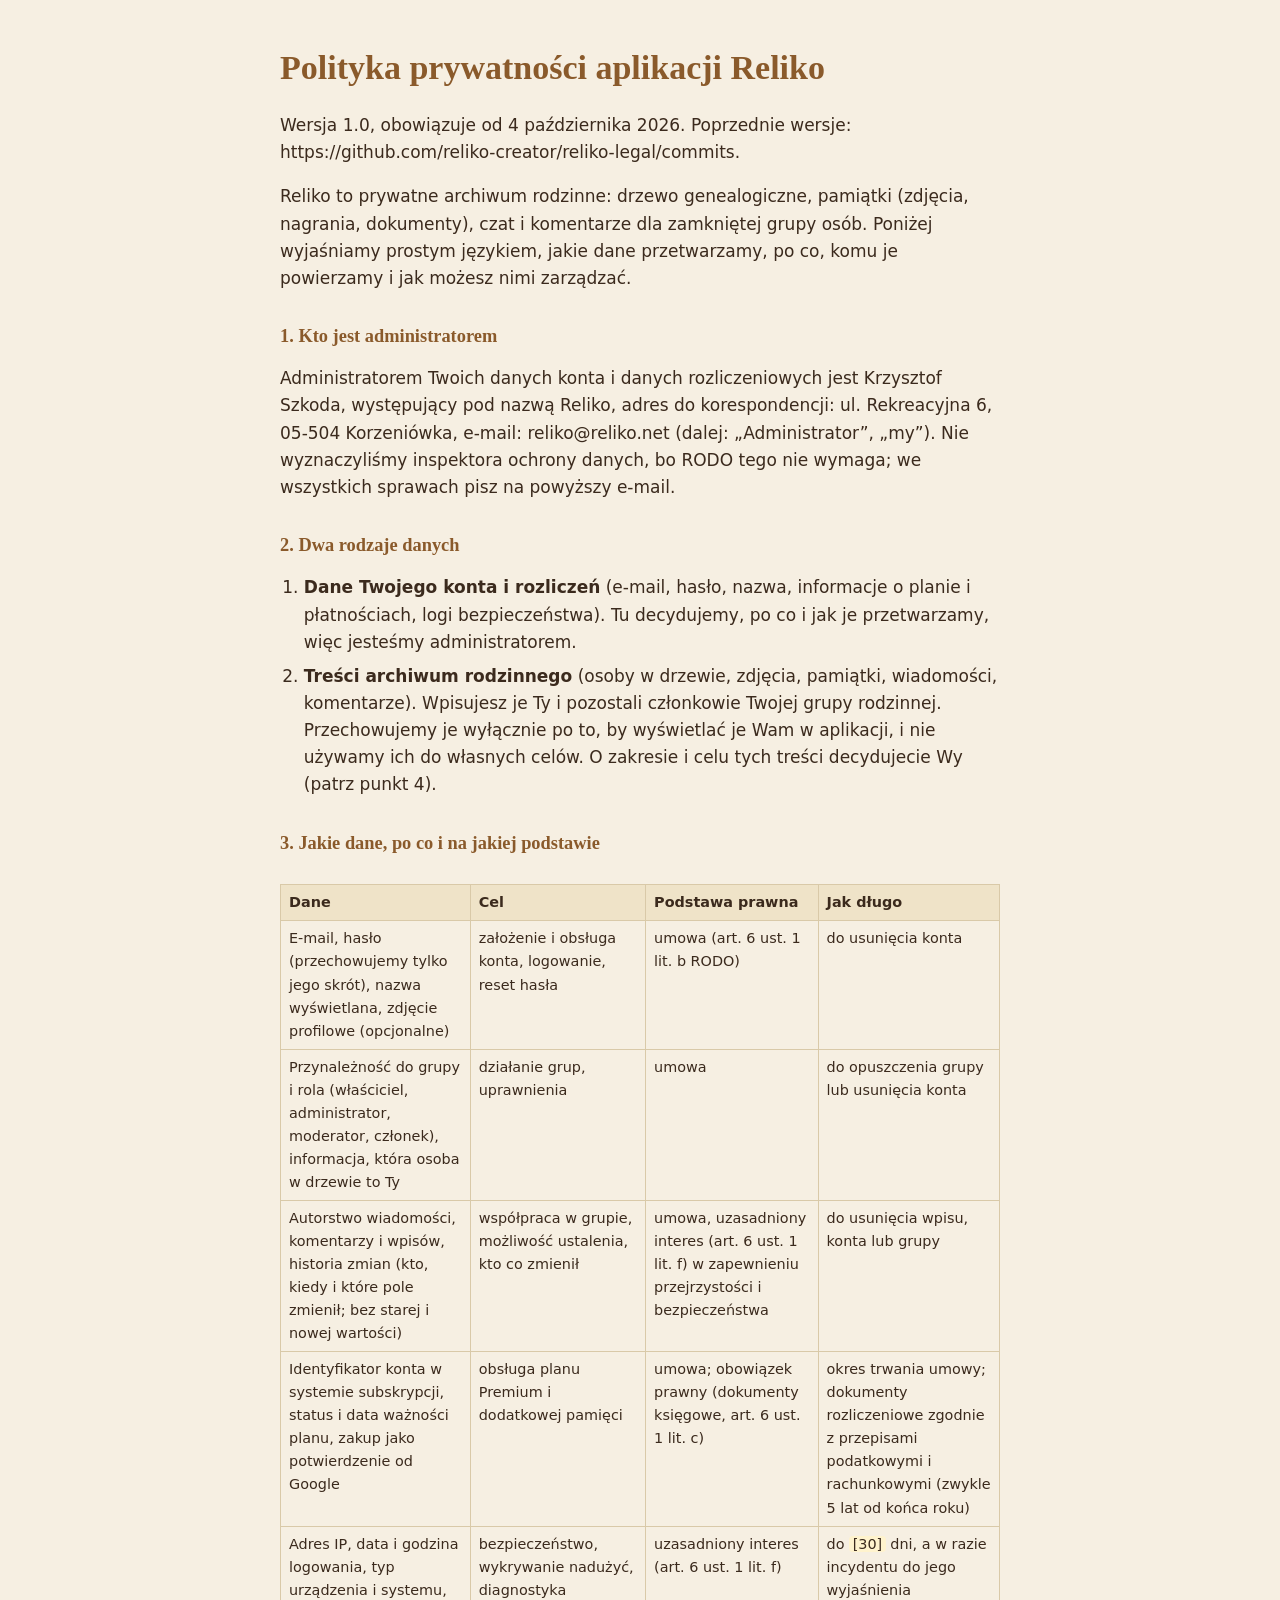
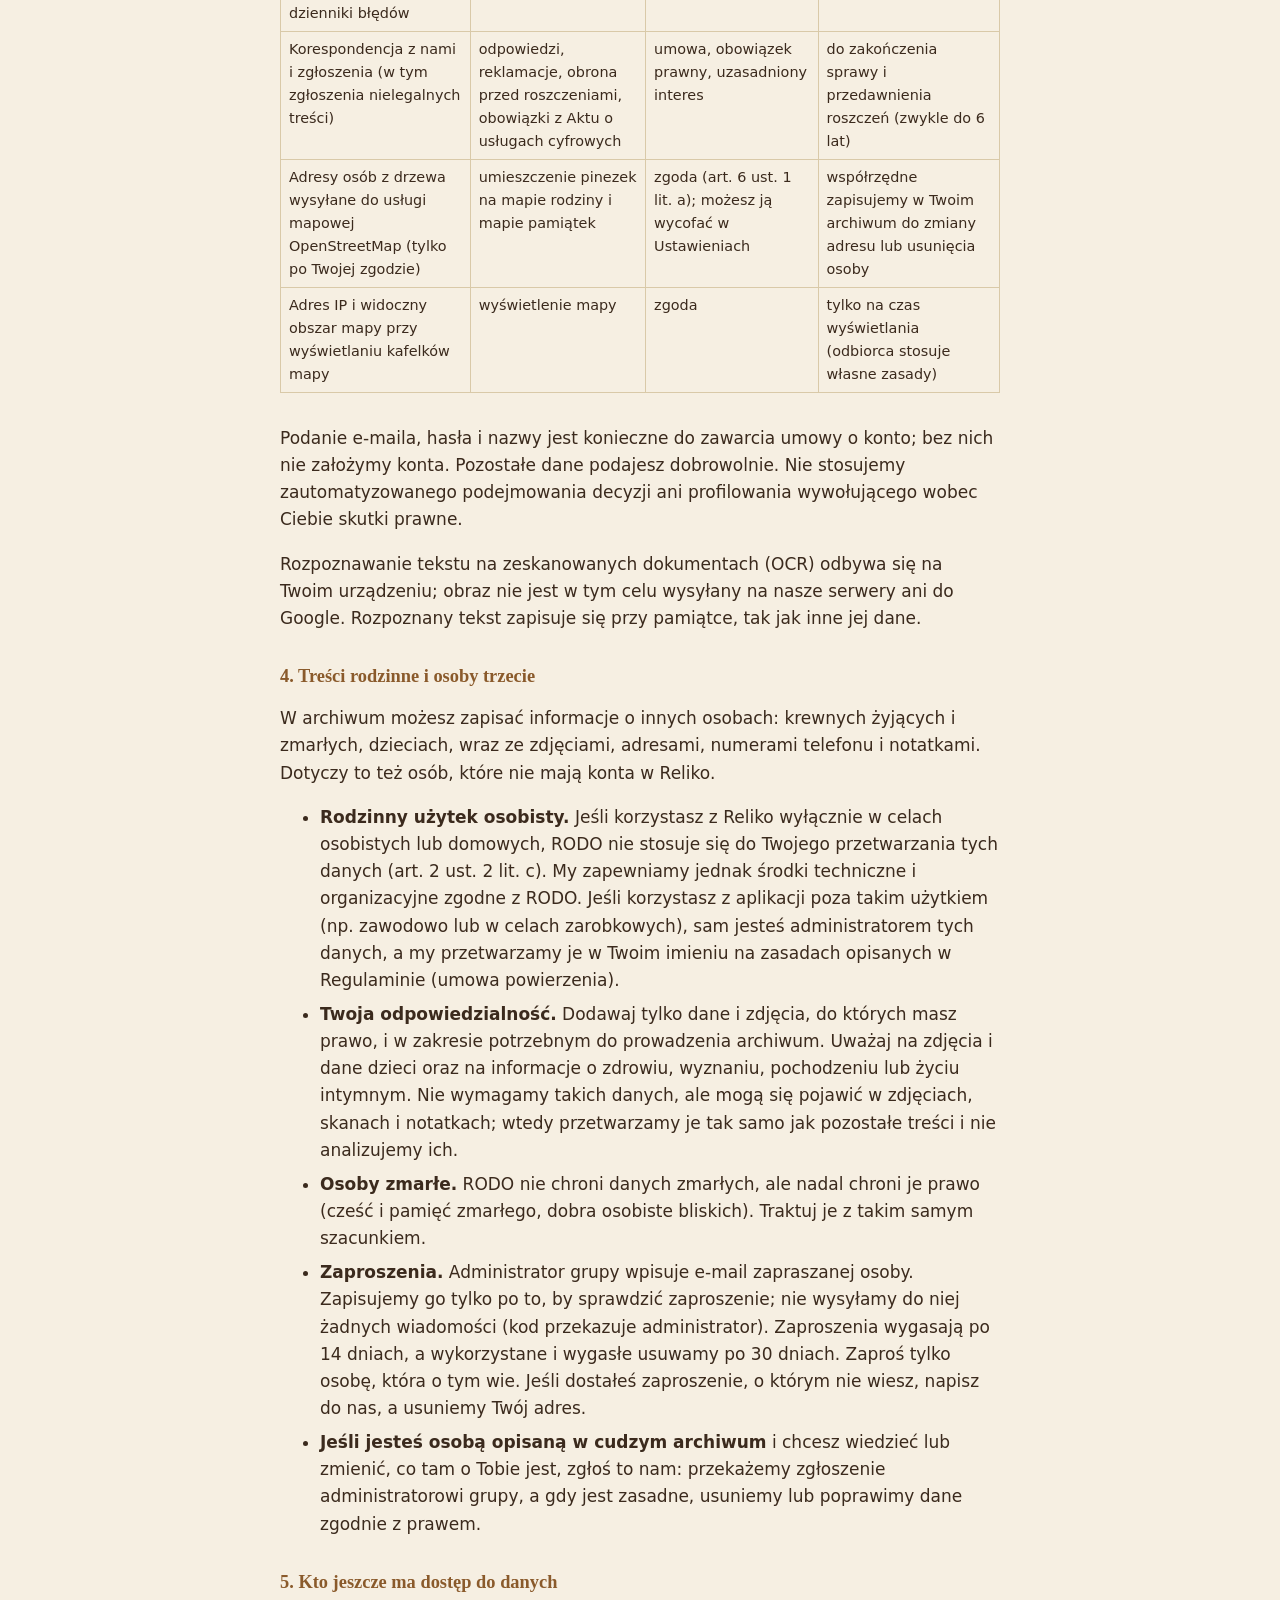
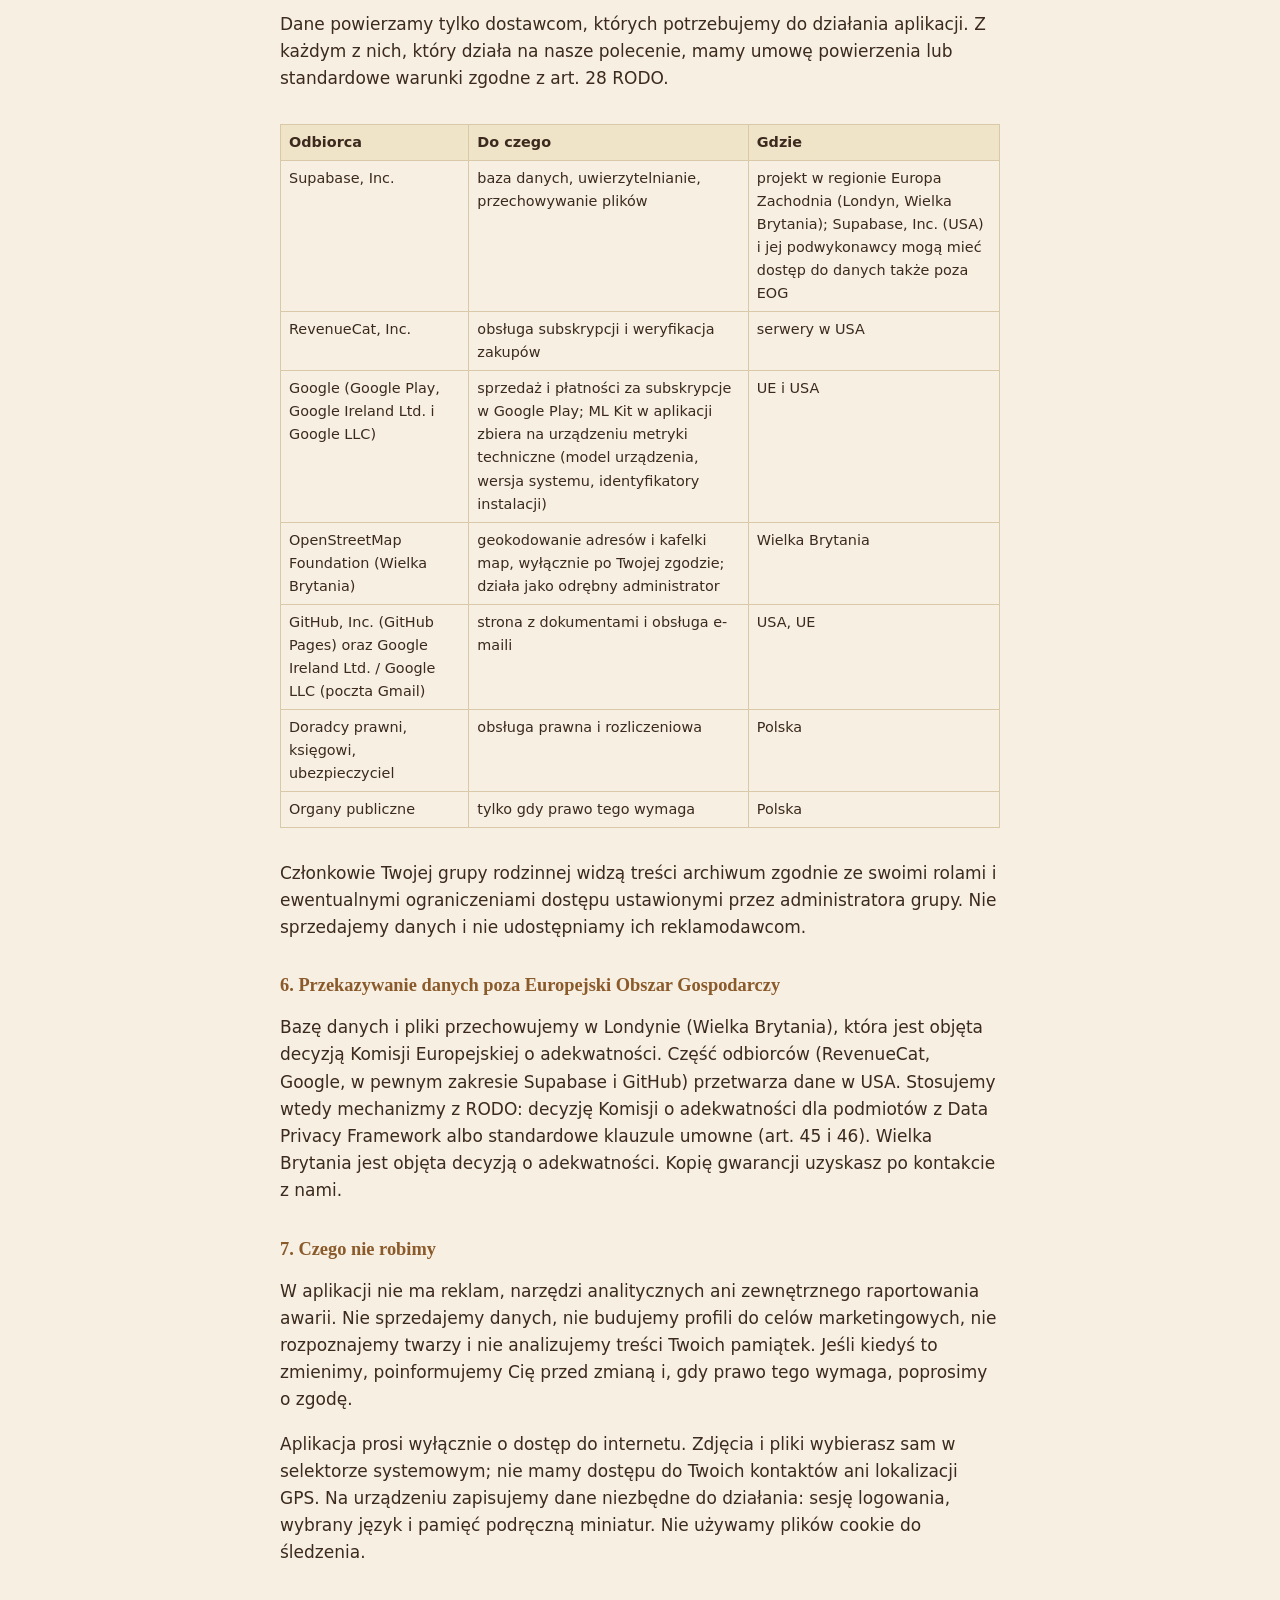
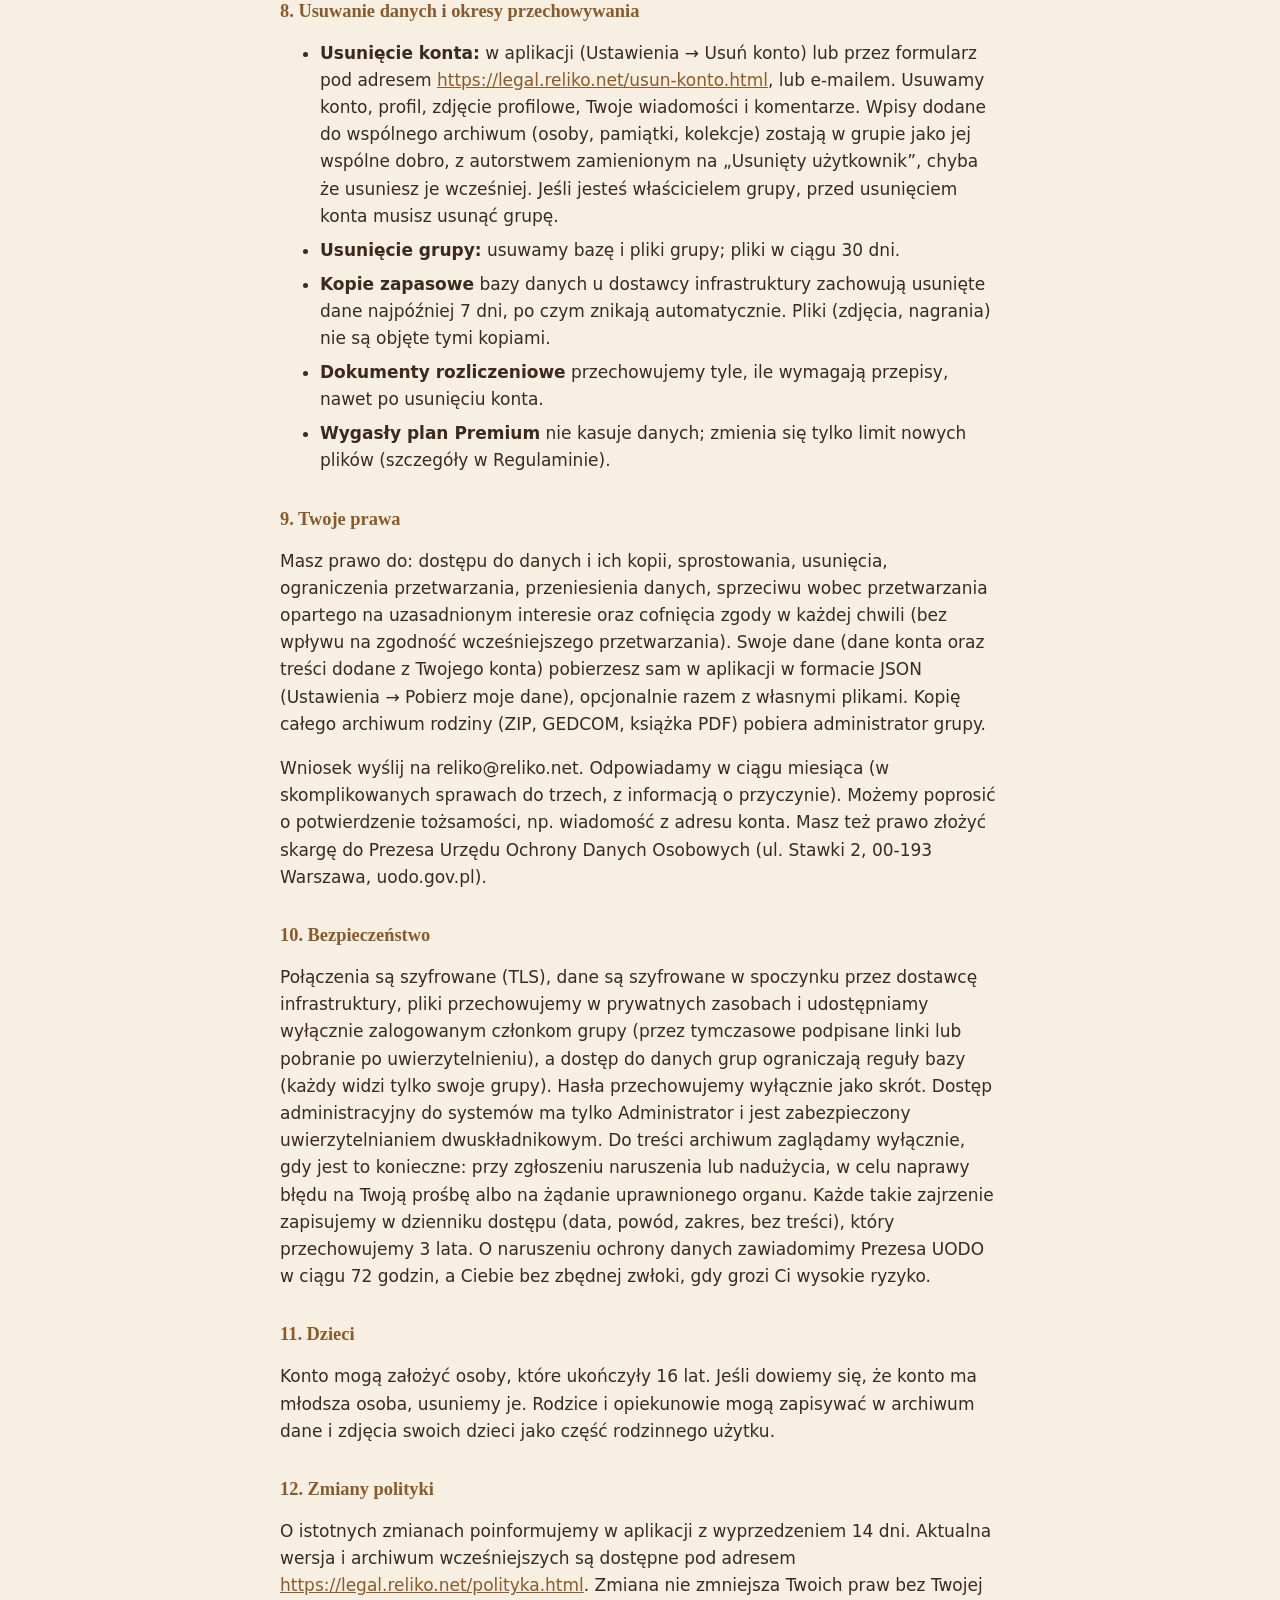
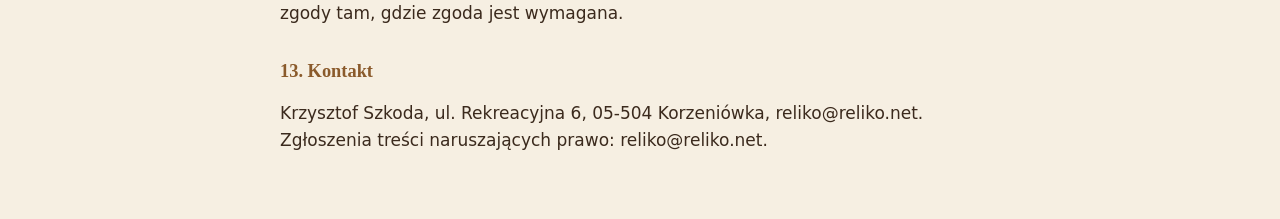
==== commit b9bf5d5b: "Add files via upload" ====
--- a/polityka.html
+++ b/polityka.html
@@ -22,10 +22,10 @@
 <body>
 <main>
 <h1>Polityka prywatności aplikacji Reliko</h1>
-<p>Wersja 1.0, obowiązuje od <span class="todo">[DATA]</span>. Poprzednie wersje: <span class="todo">[adres archiwum wersji]</span>.</p>
+<p>Wersja 1.0, obowiązuje od 4 października 2026. Poprzednie wersje: https://github.com/reliko-creator/reliko-legal/commits.</p>
 <p>Reliko to prywatne archiwum rodzinne: drzewo genealogiczne, pamiątki (zdjęcia, nagrania, dokumenty), czat i komentarze dla zamkniętej grupy osób. Poniżej wyjaśniamy prostym językiem, jakie dane przetwarzamy, po co, komu je powierzamy i jak możesz nimi zarządzać.</p>
 <h2>1. Kto jest administratorem</h2>
-<p>Administratorem Twoich danych konta i danych rozliczeniowych jest <span class="todo">[IMIĘ I NAZWISKO]</span>, prowadzący działalność nieewidencjonowaną pod nazwą Reliko, adres do korespondencji: <span class="todo">[ADRES]</span>, e-mail: <span class="todo">[E-MAIL KONTAKTOWY]</span> (dalej: „Administrator”, „my”). Nie wyznaczyliśmy inspektora ochrony danych, bo RODO tego nie wymaga; we wszystkich sprawach pisz na powyższy e-mail.</p>
+<p>Administratorem Twoich danych konta i danych rozliczeniowych jest Krzysztof Szkoda, występujący pod nazwą Reliko, adres do korespondencji: ul. Rekreacyjna 6, 05-504 Korzeniówka, e-mail: reliko@reliko.net (dalej: „Administrator”, „my”). Nie wyznaczyliśmy inspektora ochrony danych, bo RODO tego nie wymaga; we wszystkich sprawach pisz na powyższy e-mail.</p>
 <h2>2. Dwa rodzaje danych</h2>
 <ol>
 <li><strong>Dane Twojego konta i rozliczeń</strong> (e-mail, hasło, nazwa, informacje o planie i płatnościach, logi bezpieczeństwa). Tu decydujemy, po co i jak je przetwarzamy, więc jesteśmy administratorem.</li>
@@ -161,21 +161,21 @@
 <ul>
 <li><strong>Usunięcie konta:</strong> w aplikacji (Ustawienia → Usuń konto) lub przez formularz pod adresem <a href="https://legal.reliko.net/usun-konto.html">https://legal.reliko.net/usun-konto.html</a>, lub e-mailem. Usuwamy konto, profil, zdjęcie profilowe, Twoje wiadomości i komentarze. Wpisy dodane do wspólnego archiwum (osoby, pamiątki, kolekcje) zostają w grupie jako jej wspólne dobro, z autorstwem zamienionym na „Usunięty użytkownik”, chyba że usuniesz je wcześniej. Jeśli jesteś właścicielem grupy, przed usunięciem konta musisz usunąć grupę.</li>
 <li><strong>Usunięcie grupy:</strong> usuwamy bazę i pliki grupy; pliki w ciągu 30 dni.</li>
-<li><strong>Kopie zapasowe</strong> dostawcy infrastruktury zachowują usunięte dane najpóźniej <span class="todo">[35]</span> dni, po czym znikają automatycznie.</li>
+<li><strong>Kopie zapasowe</strong> bazy danych u dostawcy infrastruktury zachowują usunięte dane najpóźniej 7 dni, po czym znikają automatycznie. Pliki (zdjęcia, nagrania) nie są objęte tymi kopiami.</li>
 <li><strong>Dokumenty rozliczeniowe</strong> przechowujemy tyle, ile wymagają przepisy, nawet po usunięciu konta.</li>
 <li><strong>Wygasły plan Premium</strong> nie kasuje danych; zmienia się tylko limit nowych plików (szczegóły w Regulaminie).</li>
 </ul>
 <h2>9. Twoje prawa</h2>
 <p>Masz prawo do: dostępu do danych i ich kopii, sprostowania, usunięcia, ograniczenia przetwarzania, przeniesienia danych, sprzeciwu wobec przetwarzania opartego na uzasadnionym interesie oraz cofnięcia zgody w każdej chwili (bez wpływu na zgodność wcześniejszego przetwarzania). Swoje dane (dane konta oraz treści dodane z Twojego konta) pobierzesz sam w aplikacji w formacie JSON (Ustawienia → Pobierz moje dane), opcjonalnie razem z własnymi plikami. Kopię całego archiwum rodziny (ZIP, GEDCOM, książka PDF) pobiera administrator grupy.</p>
-<p>Wniosek wyślij na <span class="todo">[E-MAIL KONTAKTOWY]</span>. Odpowiadamy w ciągu miesiąca (w skomplikowanych sprawach do trzech, z informacją o przyczynie). Możemy poprosić o potwierdzenie tożsamości, np. wiadomość z adresu konta. Masz też prawo złożyć skargę do Prezesa Urzędu Ochrony Danych Osobowych (ul. Stawki 2, 00-193 Warszawa, uodo.gov.pl).</p>
+<p>Wniosek wyślij na reliko@reliko.net. Odpowiadamy w ciągu miesiąca (w skomplikowanych sprawach do trzech, z informacją o przyczynie). Możemy poprosić o potwierdzenie tożsamości, np. wiadomość z adresu konta. Masz też prawo złożyć skargę do Prezesa Urzędu Ochrony Danych Osobowych (ul. Stawki 2, 00-193 Warszawa, uodo.gov.pl).</p>
 <h2>10. Bezpieczeństwo</h2>
 <p>Połączenia są szyfrowane (TLS), dane są szyfrowane w spoczynku przez dostawcę infrastruktury, pliki przechowujemy w prywatnych zasobach i udostępniamy wyłącznie zalogowanym członkom grupy (przez tymczasowe podpisane linki lub pobranie po uwierzytelnieniu), a dostęp do danych grup ograniczają reguły bazy (każdy widzi tylko swoje grupy). Hasła przechowujemy wyłącznie jako skrót. Dostęp administracyjny do systemów ma tylko Administrator i jest zabezpieczony uwierzytelnianiem dwuskładnikowym. Do treści archiwum zaglądamy wyłącznie, gdy jest to konieczne: przy zgłoszeniu naruszenia lub nadużycia, w celu naprawy błędu na Twoją prośbę albo na żądanie uprawnionego organu. Każde takie zajrzenie zapisujemy w dzienniku dostępu (data, powód, zakres, bez treści), który przechowujemy 3 lata. O naruszeniu ochrony danych zawiadomimy Prezesa UODO w ciągu 72 godzin, a Ciebie bez zbędnej zwłoki, gdy grozi Ci wysokie ryzyko.</p>
 <h2>11. Dzieci</h2>
 <p>Konto mogą założyć osoby, które ukończyły 16 lat. Jeśli dowiemy się, że konto ma młodsza osoba, usuniemy je. Rodzice i opiekunowie mogą zapisywać w archiwum dane i zdjęcia swoich dzieci jako część rodzinnego użytku.</p>
 <h2>12. Zmiany polityki</h2>
-<p>O istotnych zmianach poinformujemy w aplikacji z wyprzedzeniem <span class="todo">[14]</span> dni. Aktualna wersja i archiwum wcześniejszych są dostępne pod adresem <a href="https://legal.reliko.net/polityka.html">https://legal.reliko.net/polityka.html</a>. Zmiana nie zmniejsza Twoich praw bez Twojej zgody tam, gdzie zgoda jest wymagana.</p>
+<p>O istotnych zmianach poinformujemy w aplikacji z wyprzedzeniem 14 dni. Aktualna wersja i archiwum wcześniejszych są dostępne pod adresem <a href="https://legal.reliko.net/polityka.html">https://legal.reliko.net/polityka.html</a>. Zmiana nie zmniejsza Twoich praw bez Twojej zgody tam, gdzie zgoda jest wymagana.</p>
 <h2>13. Kontakt</h2>
-<p><span class="todo">[IMIĘ I NAZWISKO]</span>, <span class="todo">[ADRES]</span>, <span class="todo">[E-MAIL KONTAKTOWY]</span>. Zgłoszenia treści naruszających prawo: <span class="todo">[E-MAIL DO ZGŁOSZEŃ]</span>.</p>
+<p>Krzysztof Szkoda, ul. Rekreacyjna 6, 05-504 Korzeniówka, reliko@reliko.net. Zgłoszenia treści naruszających prawo: reliko@reliko.net.</p>
 </main>
 </body>
 </html>
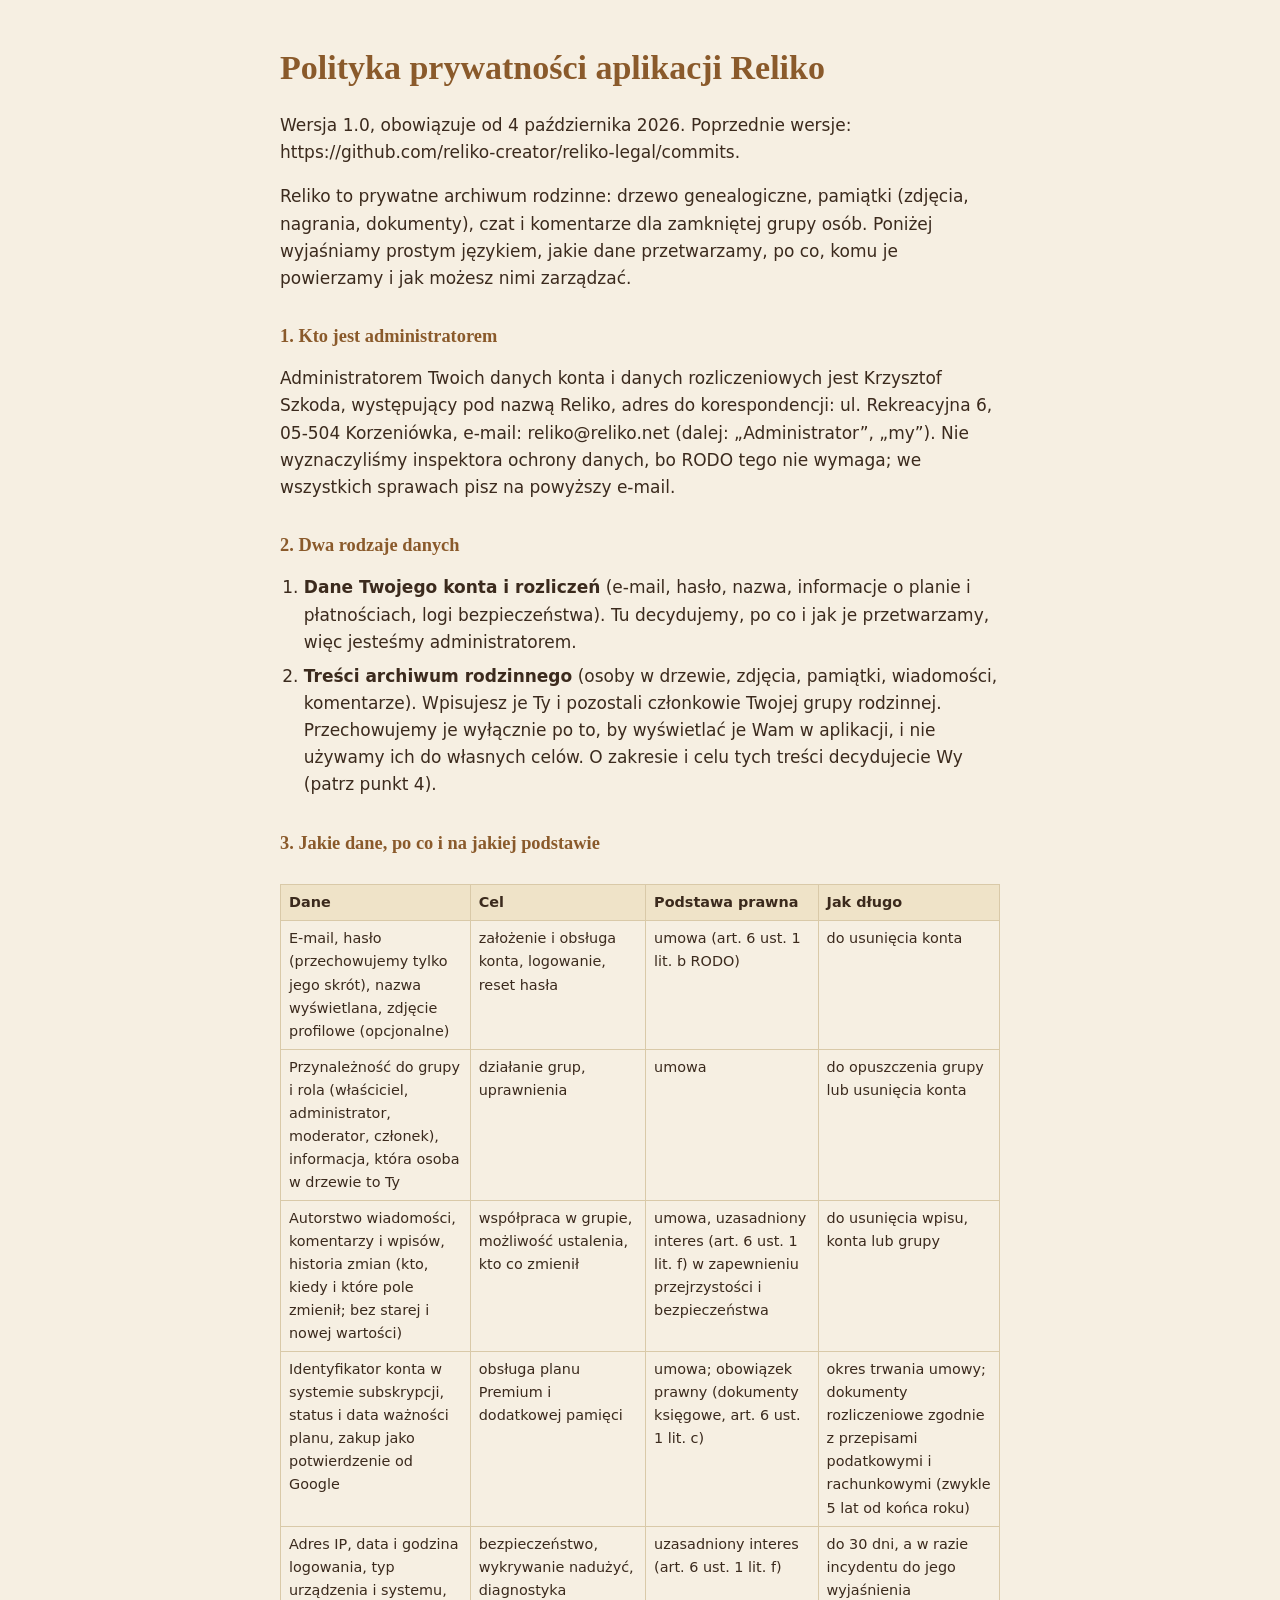
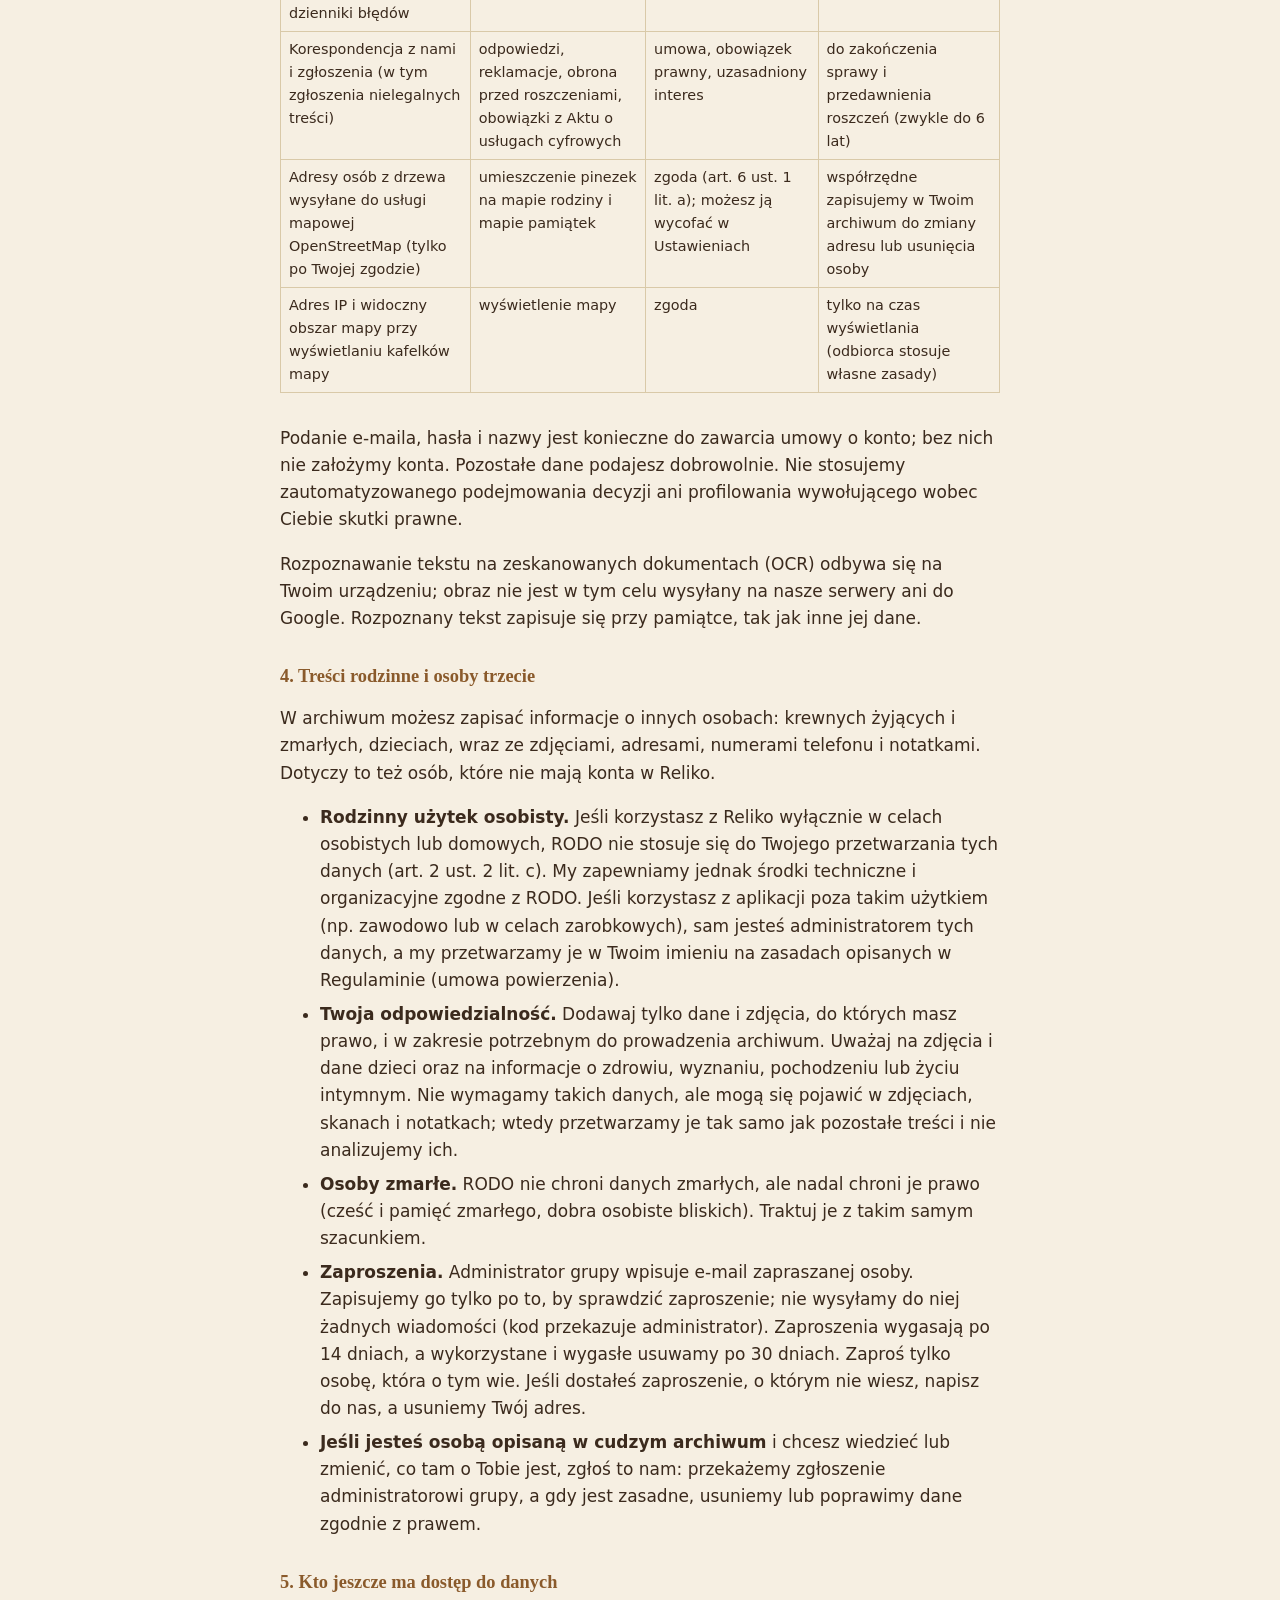
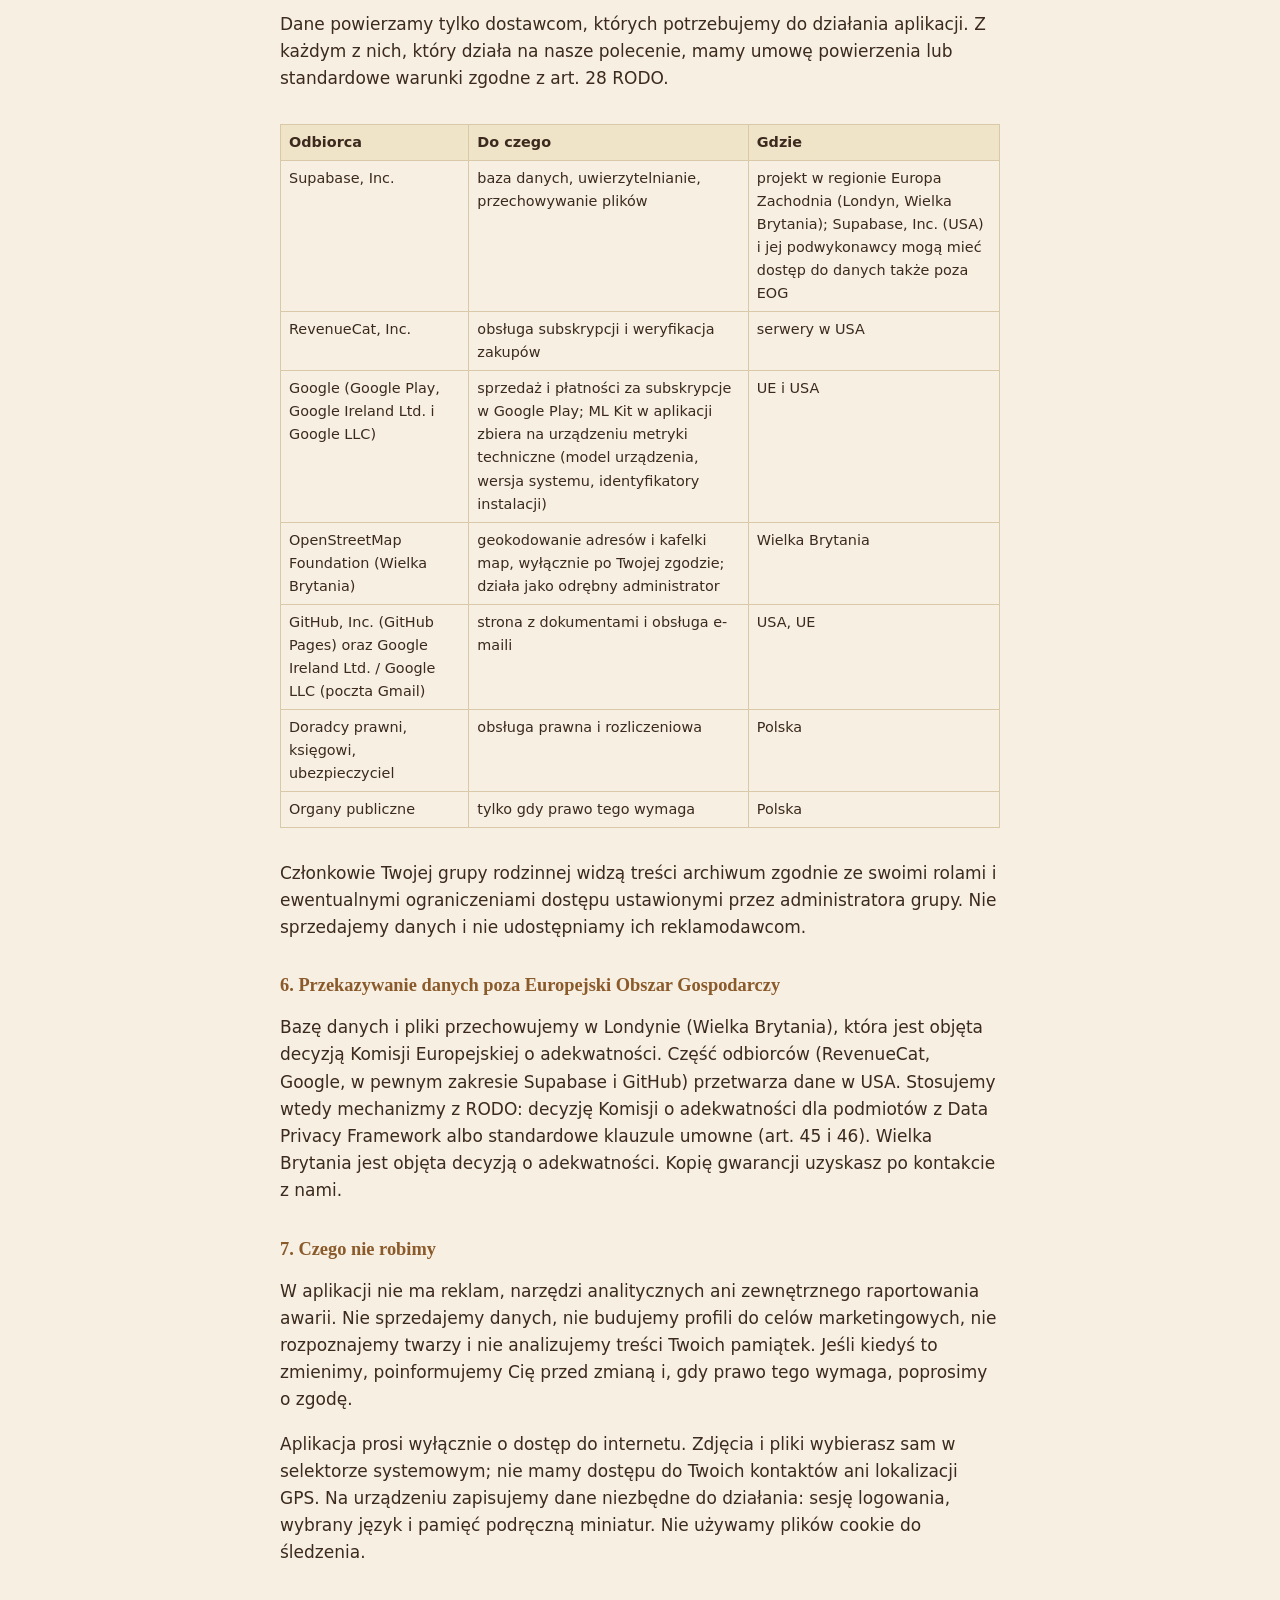
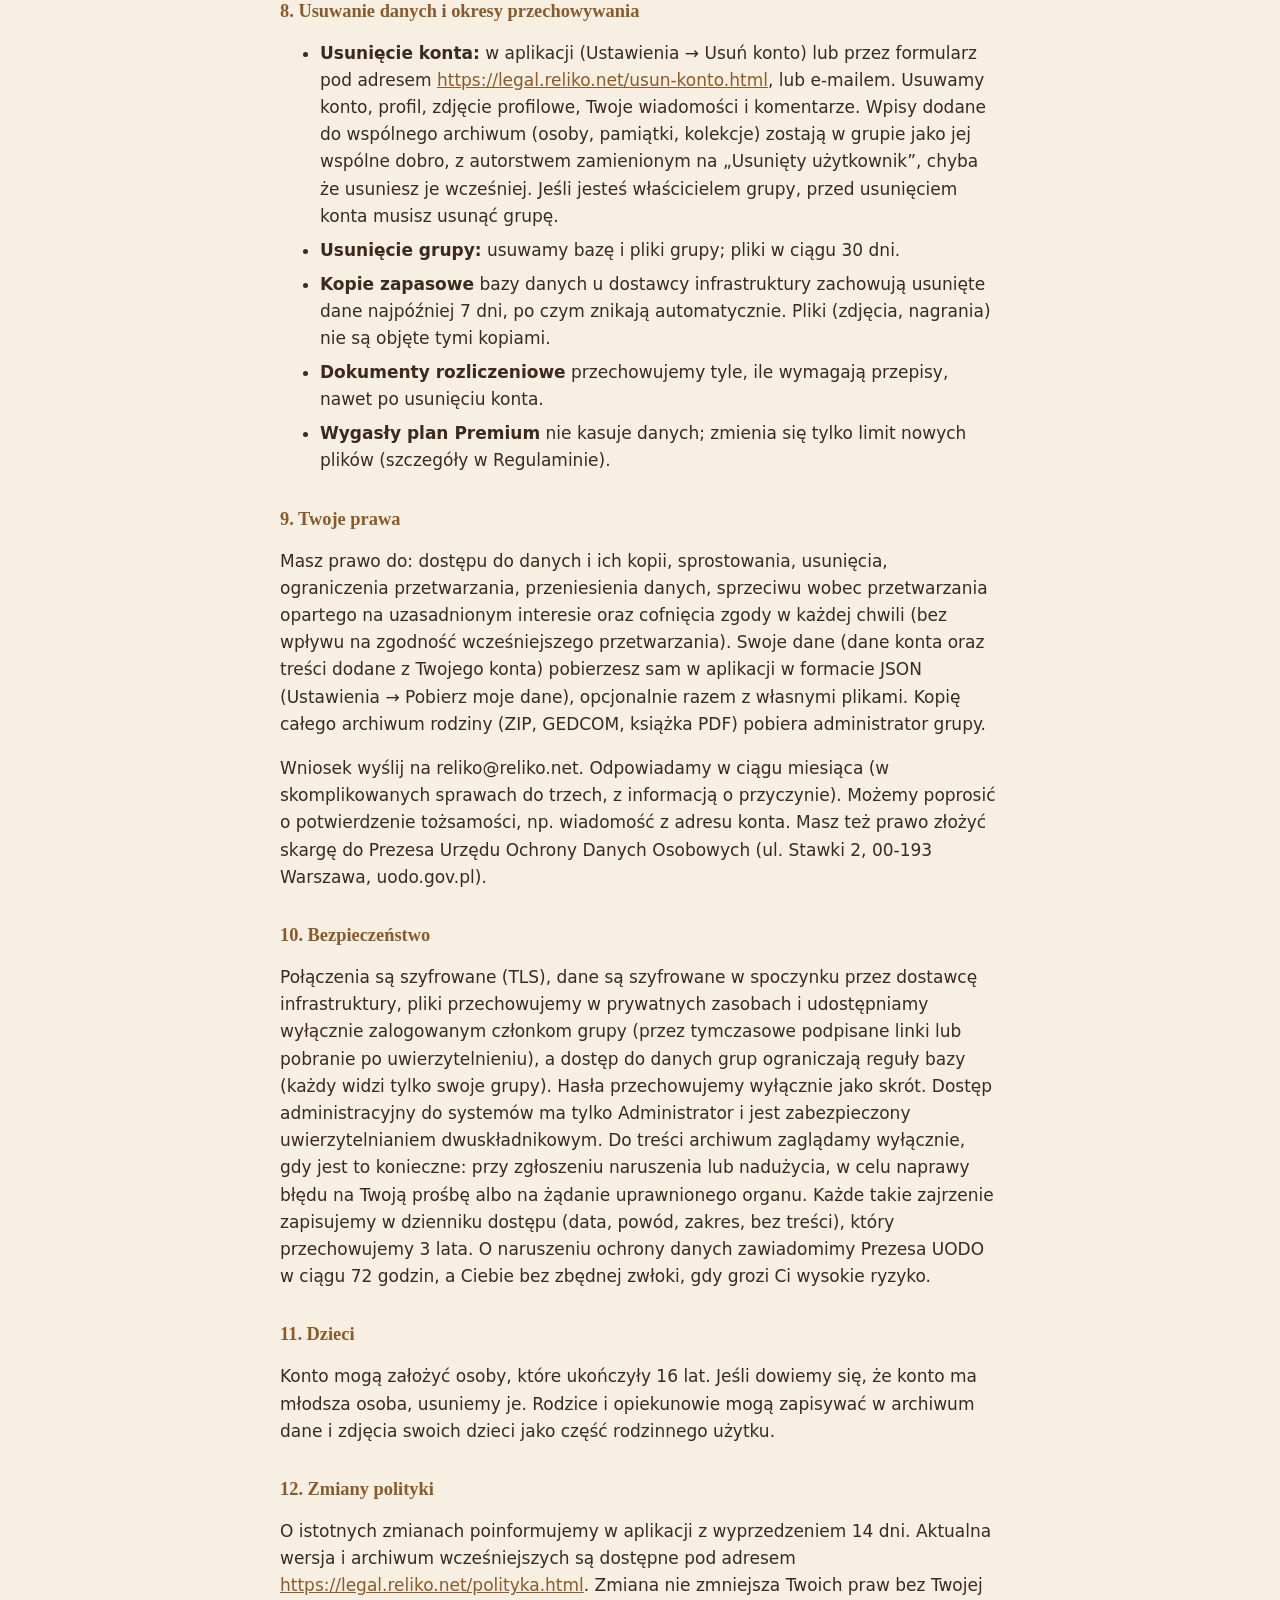
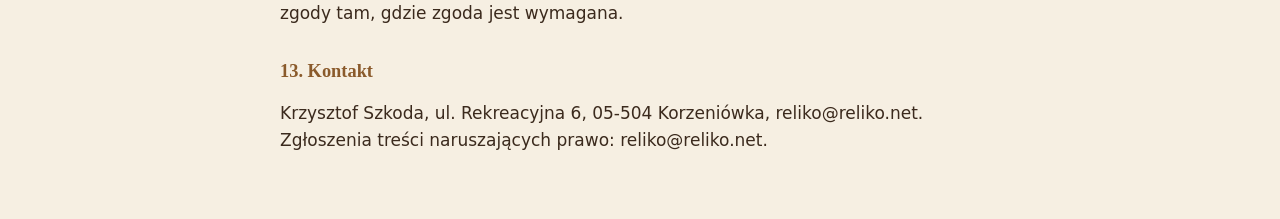
==== commit 37de17b1: "Add files via upload" ====
--- a/polityka.html
+++ b/polityka.html
@@ -70,7 +70,7 @@
 <td>Adres IP, data i godzina logowania, typ urządzenia i systemu, dzienniki błędów</td>
 <td>bezpieczeństwo, wykrywanie nadużyć, diagnostyka</td>
 <td>uzasadniony interes (art. 6 ust. 1 lit. f)</td>
-<td>do <span class="todo">[30]</span> dni, a w razie incydentu do jego wyjaśnienia</td>
+<td>do 30 dni, a w razie incydentu do jego wyjaśnienia</td>
 </tr>
 <tr>
 <td>Korespondencja z nami i zgłoszenia (w tym zgłoszenia nielegalnych treści)</td>
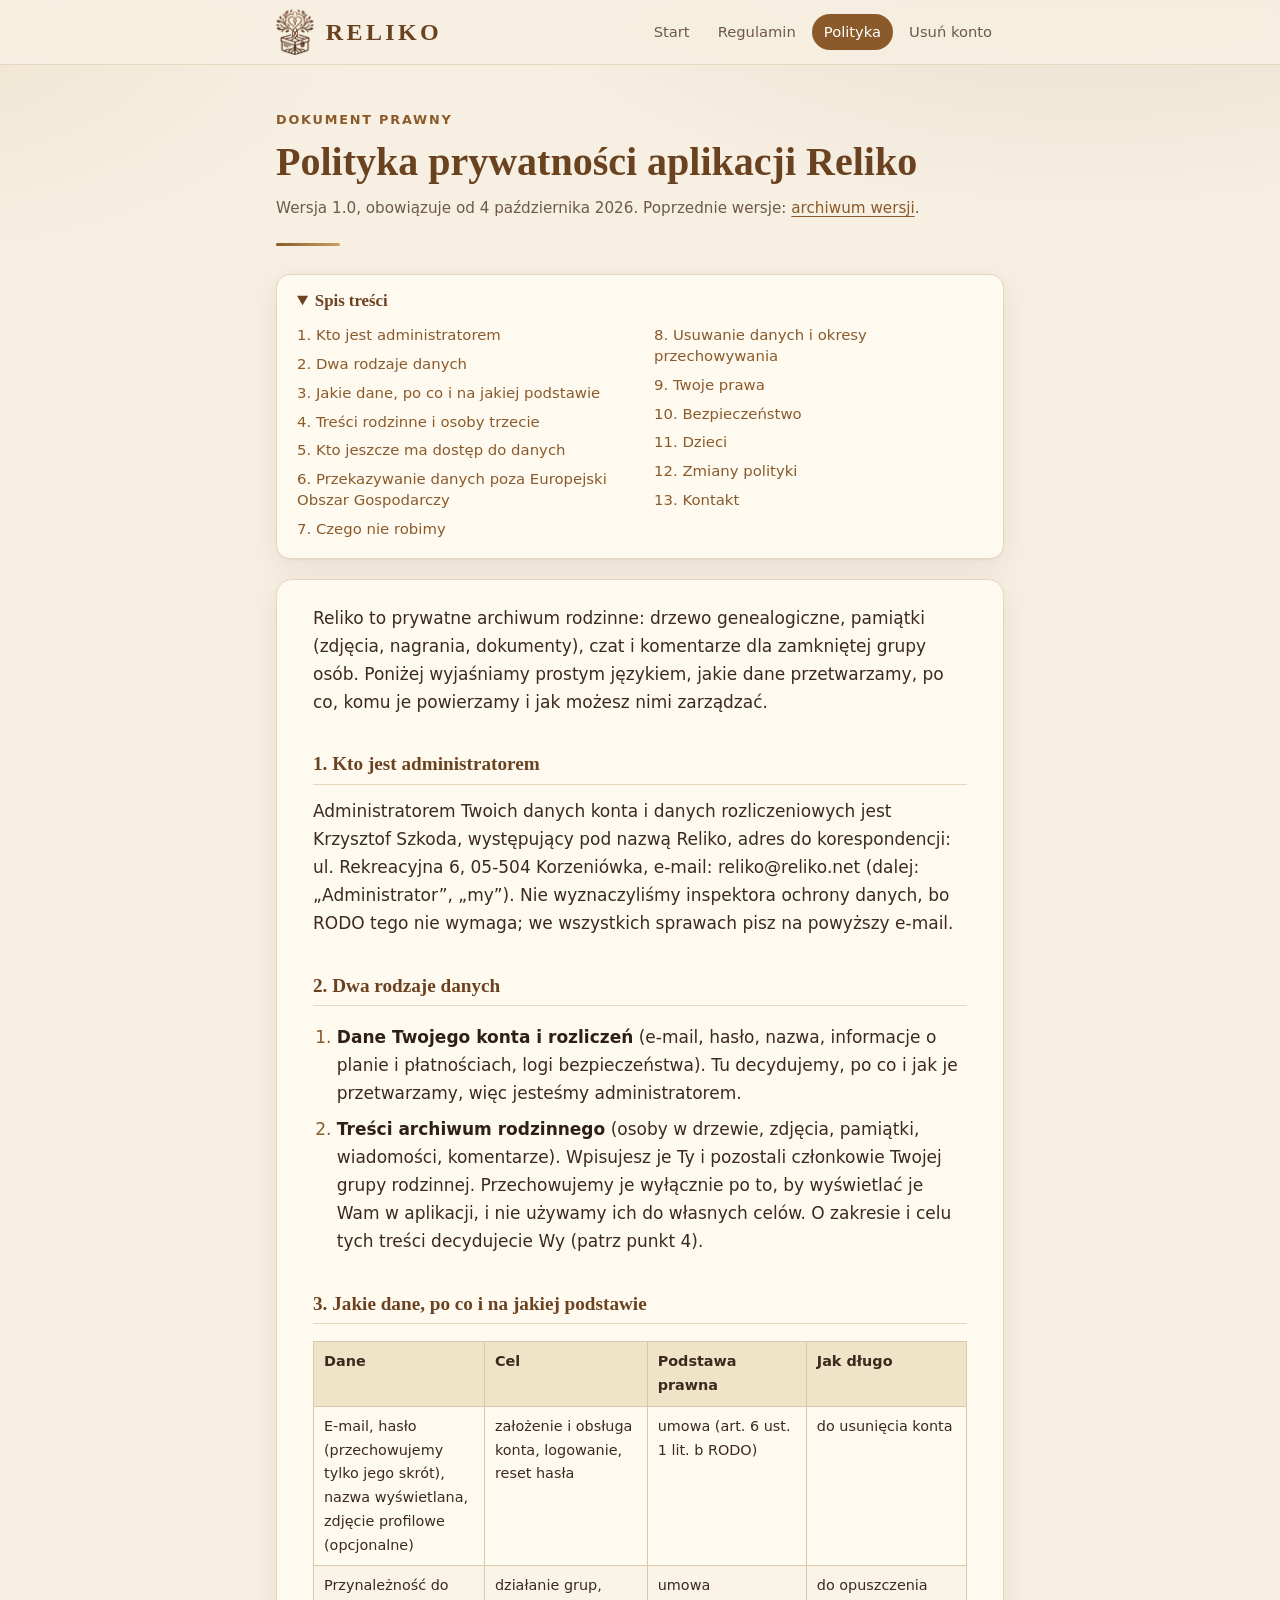
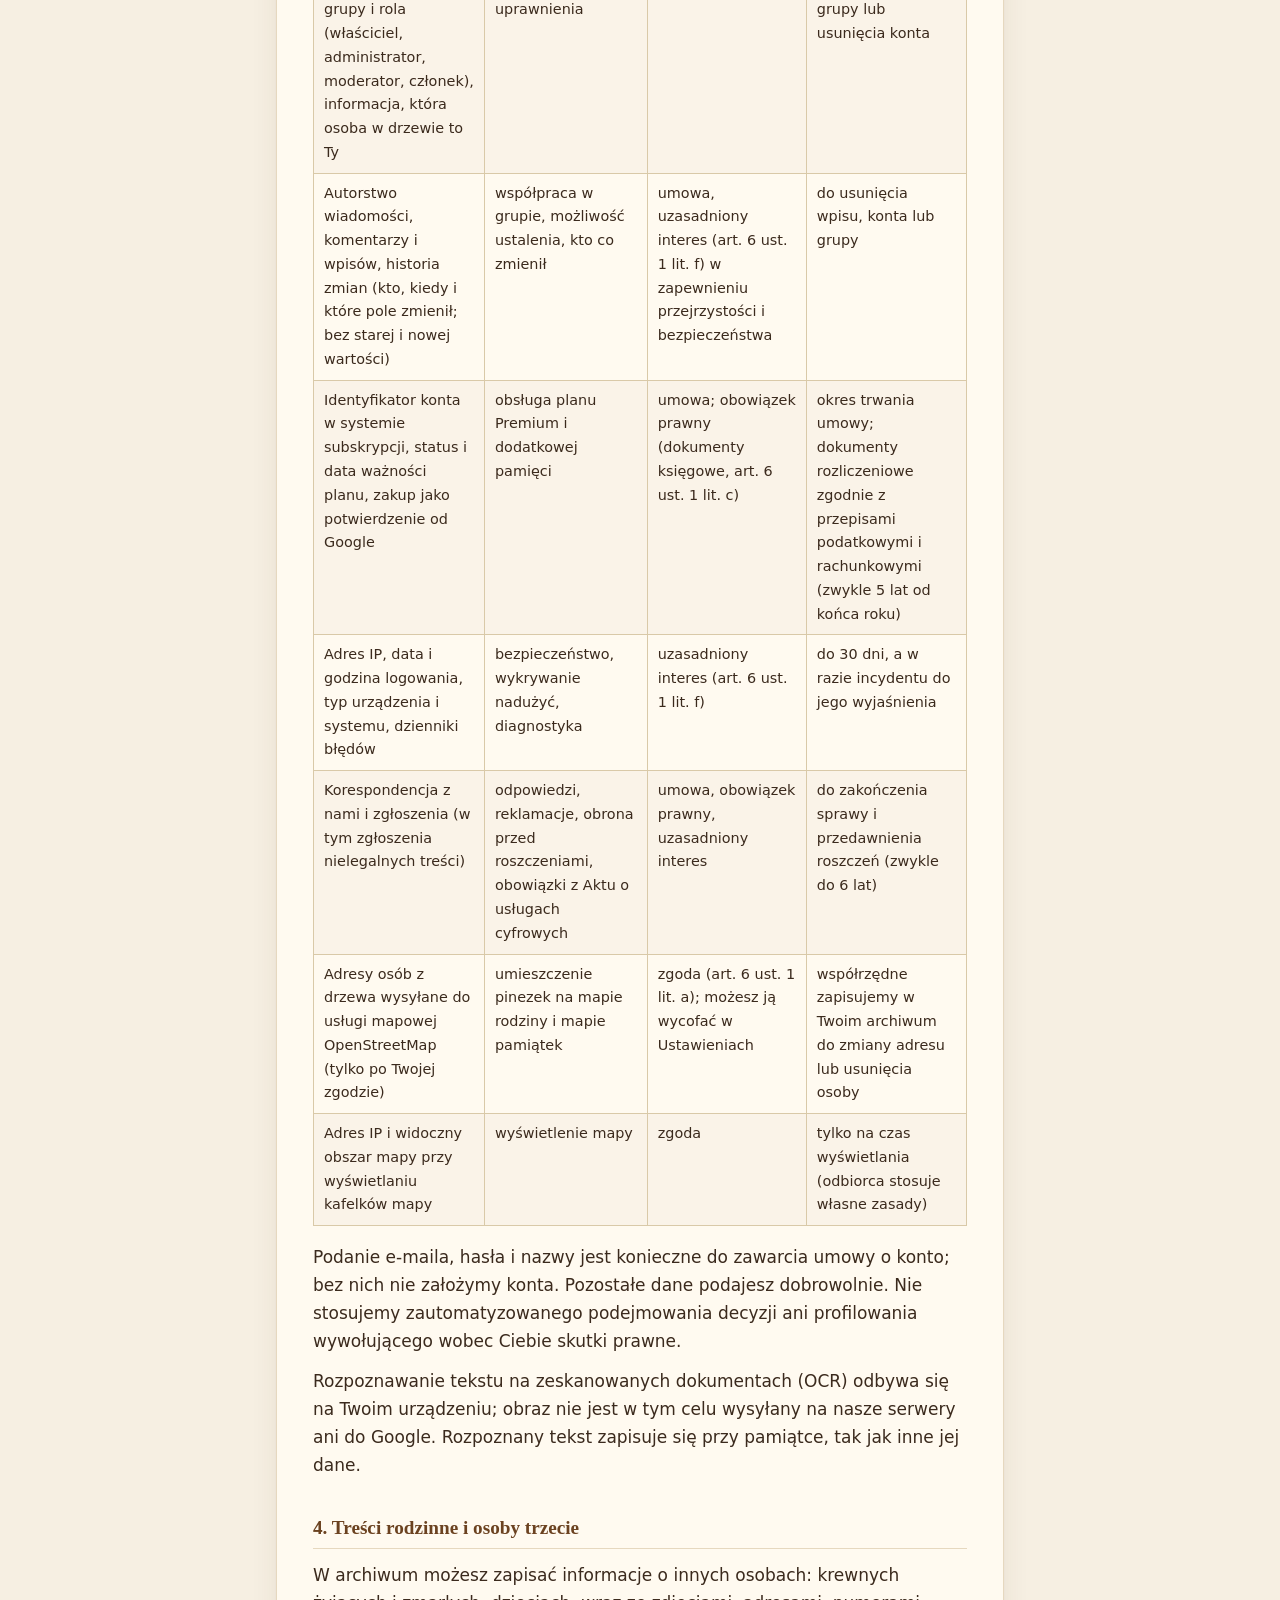
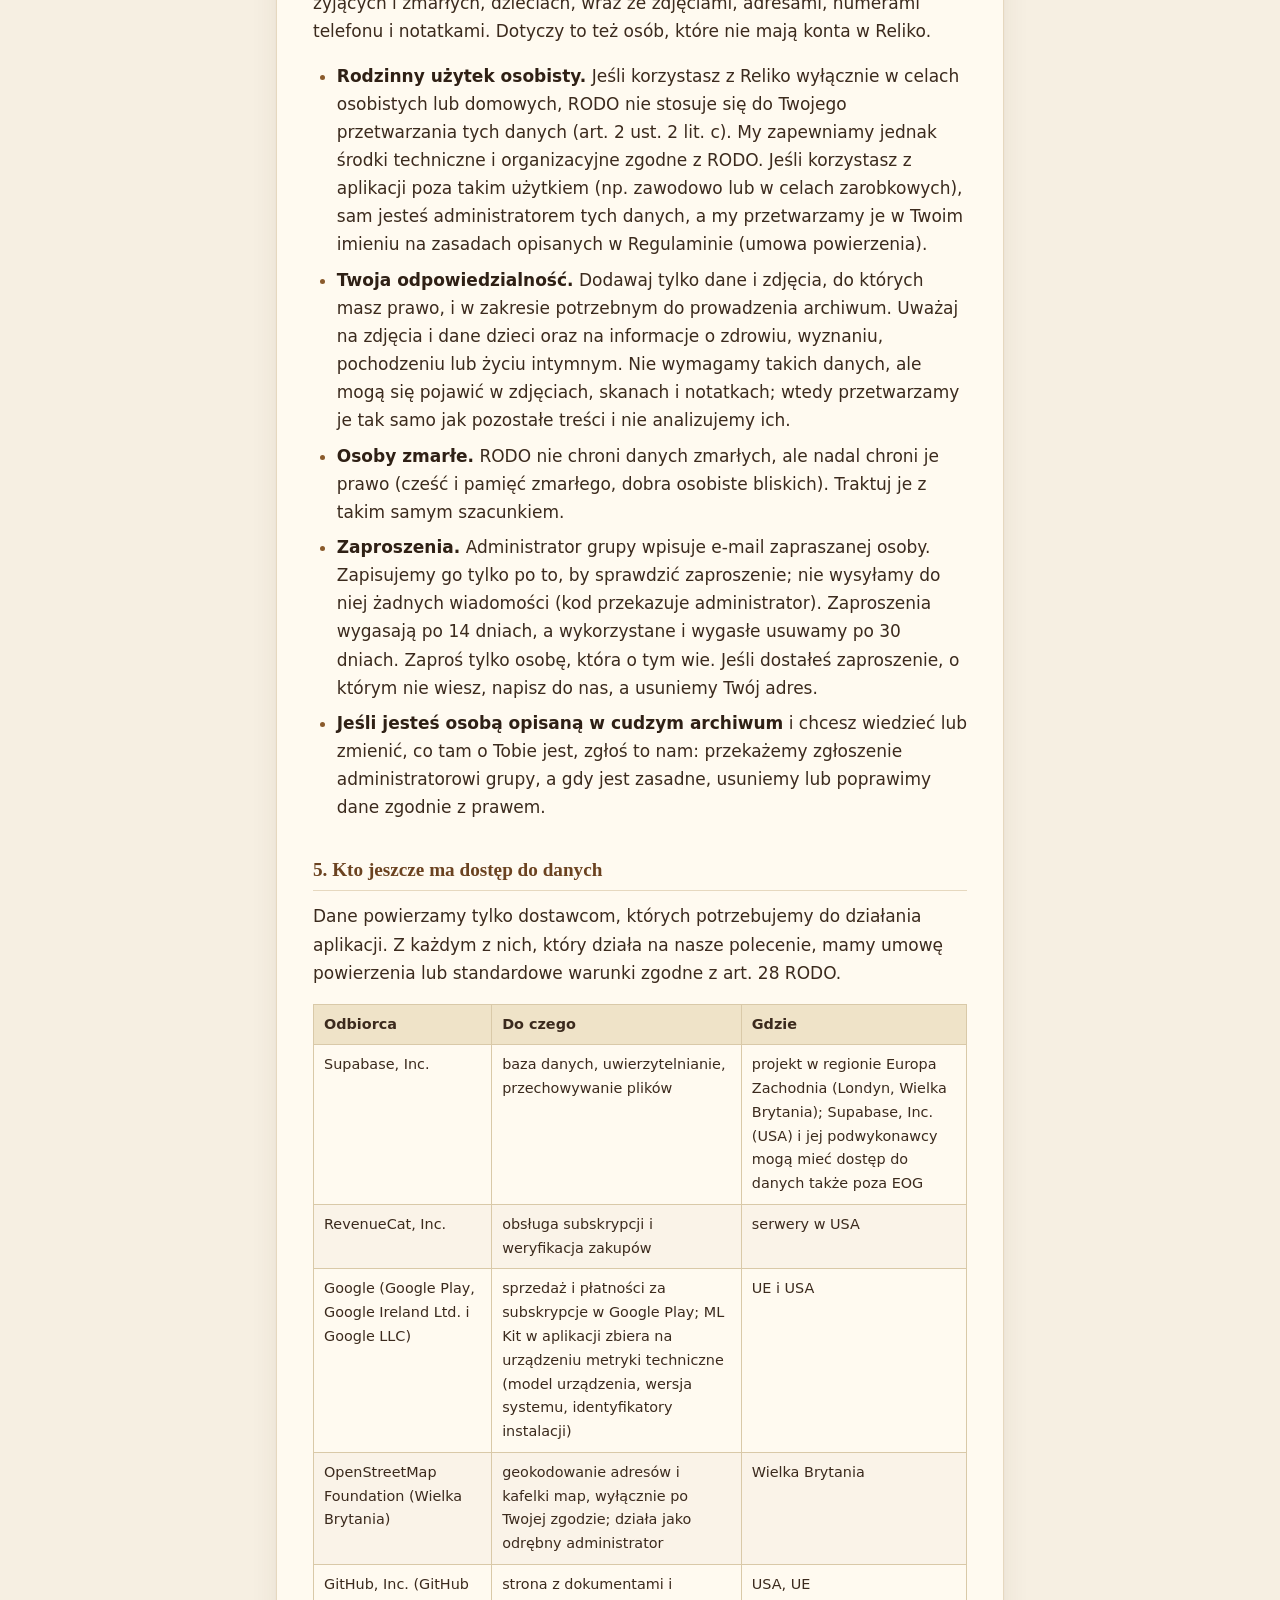
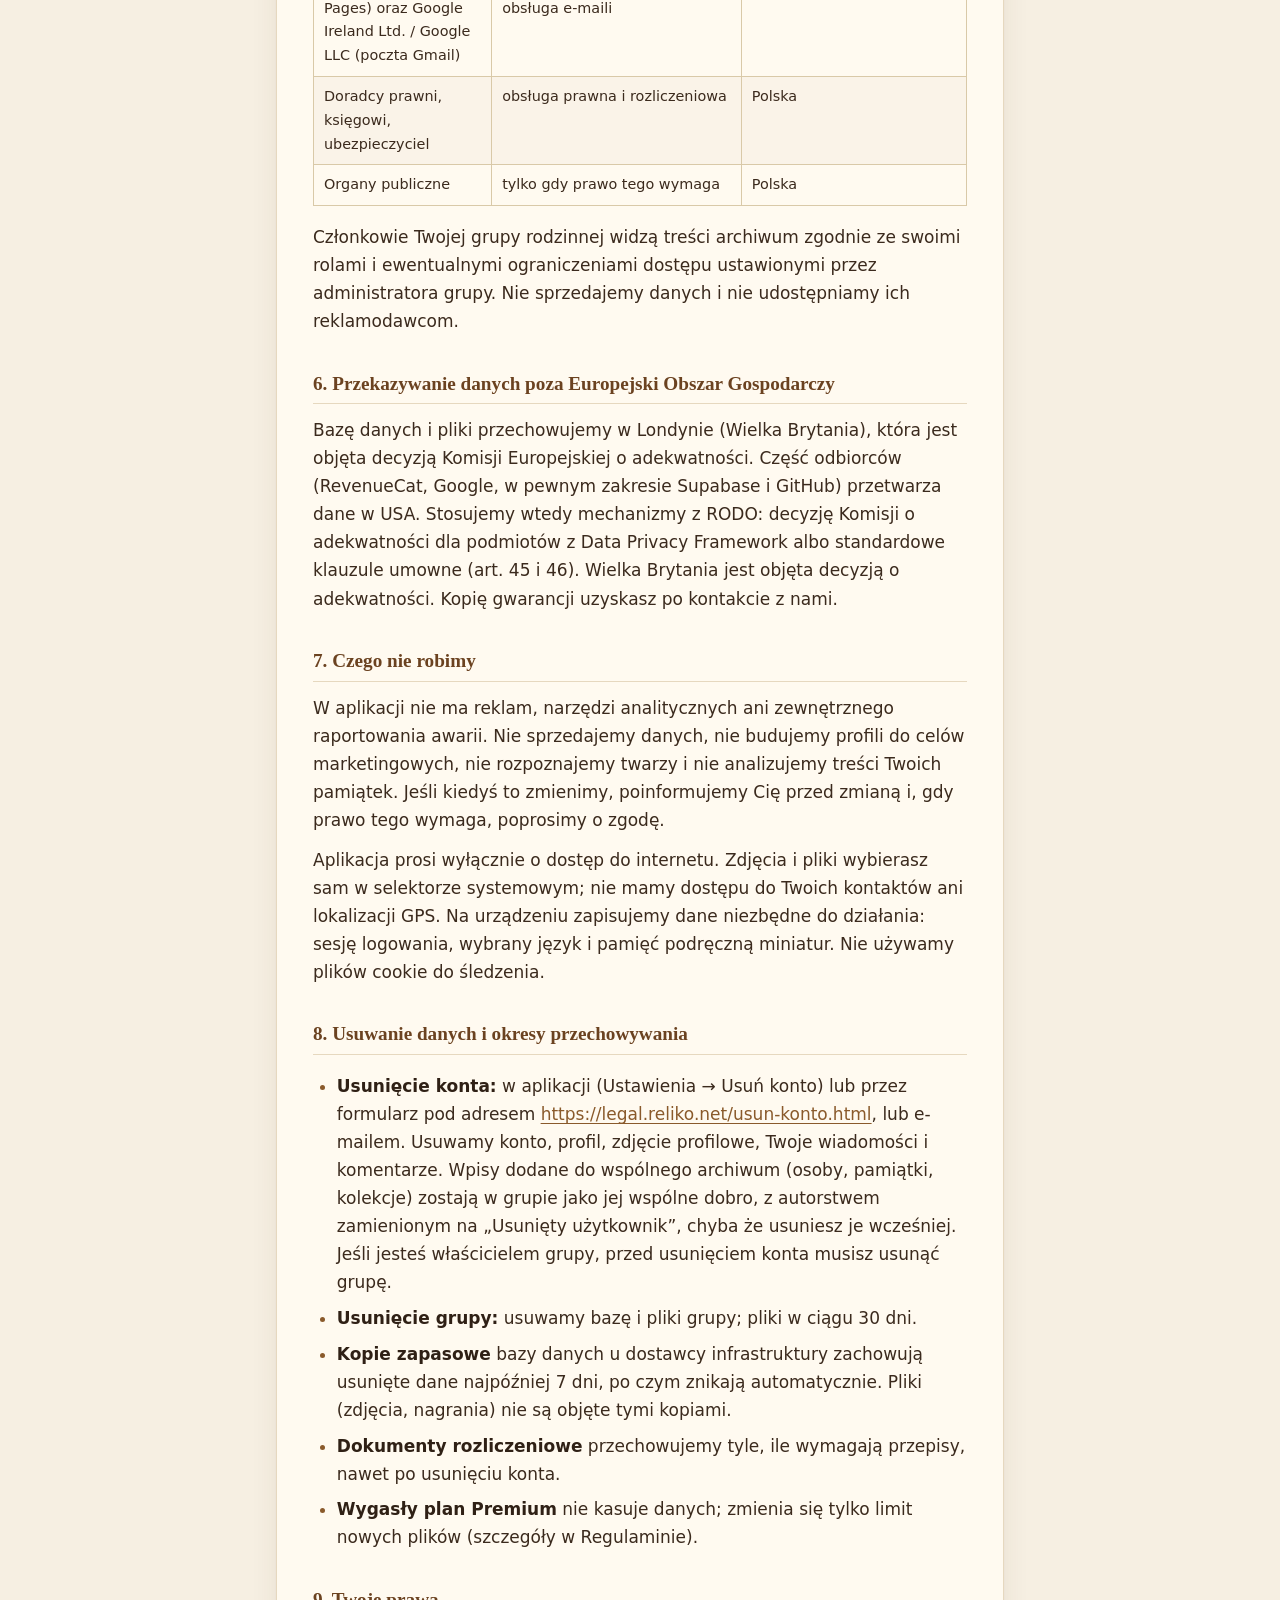
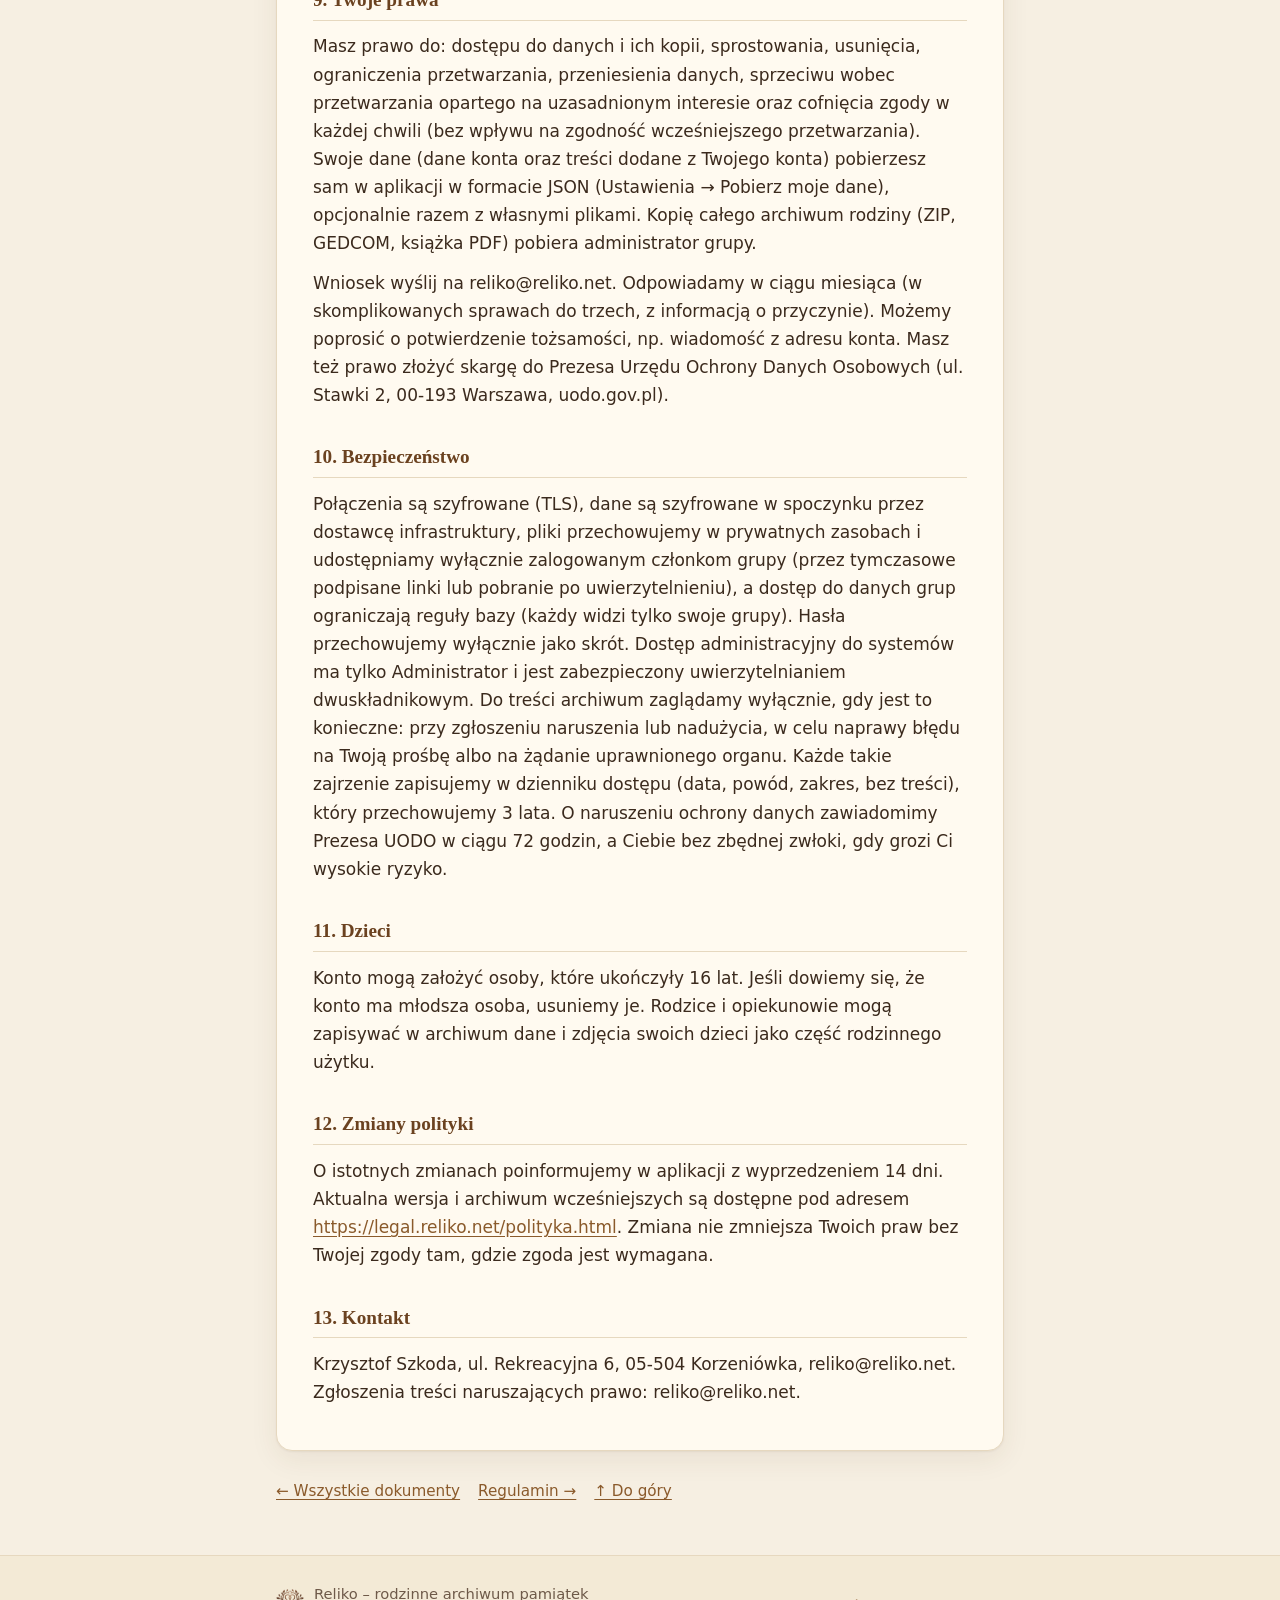
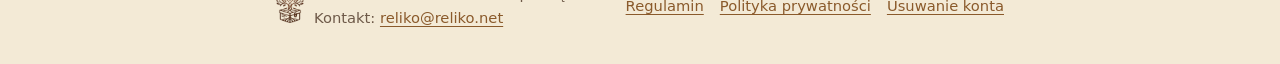
==== commit f9f582b0: "Add files via upload" ====
--- a/polityka.html
+++ b/polityka.html
@@ -3,26 +3,29 @@
 <head>
 <meta charset="utf-8">
 <meta name="viewport" content="width=device-width, initial-scale=1">
-<title>Reliko – Polityka prywatności</title>
-<style>
-  :root { --bg:#f6efe2; --ink:#3b2a1d; --accent:#8a5a2b; --card:#fffaf0; }
-  body { margin:0; background:var(--bg); color:var(--ink);
-         font:17px/1.6 system-ui,-apple-system,"Segoe UI",sans-serif; }
-  main { max-width:720px; margin:0 auto; padding:24px 16px 48px; }
-  h1,h2 { font-family:Georgia,"Times New Roman",serif; color:var(--accent); line-height:1.25; }
-  section { background:var(--card); border-radius:12px; padding:4px 20px 16px; margin:16px 0; }
-  a { color:var(--accent); }
-  .todo { background:#fff3cd; padding:0 .25em; border-radius:4px; }
-  h2 { font-size:1.15rem; margin-top:1.8em; }
-  ol { padding-left:1.4em; } li { margin:.4em 0; }
-  .tw { overflow-x:auto; } table { border-collapse:collapse; font-size:.9rem; margin:1em 0; }
-  th,td { border:1px solid #d9c9a8; padding:6px 8px; vertical-align:top; text-align:left; } th { background:#efe3c8; }
-</style>
+<title>Polityka prywatności – Reliko</title>
+<meta name="description" content="Polityka prywatności aplikacji Reliko: jakie dane przetwarzamy, po co, komu je powierzamy i jakie masz prawa.">
+<meta name="theme-color" content="#f6efe2">
+<link rel="icon" type="image/png" sizes="32x32" href="img/favicon-32.png">
+<link rel="icon" type="image/png" sizes="64x64" href="img/favicon-64.png">
+<link rel="apple-touch-icon" href="img/apple-touch-icon.png">
+<meta property="og:type" content="website">
+<meta property="og:site_name" content="Reliko">
+<meta property="og:title" content="Polityka prywatności – Reliko">
+<meta property="og:description" content="Polityka prywatności aplikacji Reliko: jakie dane przetwarzamy, po co, komu je powierzamy i jakie masz prawa.">
+<meta property="og:image" content="https://legal.reliko.net/img/og.png">
+<meta name="twitter:card" content="summary_large_image">
+<link rel="stylesheet" href="style.css">
 </head>
 <body>
-<main>
-<h1>Polityka prywatności aplikacji Reliko</h1>
-<p>Wersja 1.0, obowiązuje od 4 października 2026. Poprzednie wersje: https://github.com/reliko-creator/reliko-legal/commits.</p>
+<header class="site-header"><div class="wrap">
+  <a class="brand" href="index.html" aria-label="Reliko – strona główna"><img src="img/icon-header.png" alt="" width="40" height="46"><span>Reliko</span></a>
+  <nav class="site-nav" aria-label="Główna nawigacja"><a href="index.html">Start</a><a href="regulamin.html">Regulamin</a><a href="polityka.html" aria-current="page">Polityka</a><a href="usun-konto.html">Usuń konto</a></nav>
+</div></header>
+<div class="wrap">
+<div class="hero"><p class="eyebrow">Dokument prawny</p><h1>Polityka prywatności aplikacji Reliko</h1><p class="meta">Wersja 1.0, obowiązuje od 4 października 2026. Poprzednie wersje: <a href="https://github.com/reliko-creator/reliko-legal/commits">archiwum wersji</a>.</p></div>
+<main class="doc">
+<div class="doc-card">
 <p>Reliko to prywatne archiwum rodzinne: drzewo genealogiczne, pamiątki (zdjęcia, nagrania, dokumenty), czat i komentarze dla zamkniętej grupy osób. Poniżej wyjaśniamy prostym językiem, jakie dane przetwarzamy, po co, komu je powierzamy i jak możesz nimi zarządzać.</p>
 <h2>1. Kto jest administratorem</h2>
 <p>Administratorem Twoich danych konta i danych rozliczeniowych jest Krzysztof Szkoda, występujący pod nazwą Reliko, adres do korespondencji: ul. Rekreacyjna 6, 05-504 Korzeniówka, e-mail: reliko@reliko.net (dalej: „Administrator”, „my”). Nie wyznaczyliśmy inspektora ochrony danych, bo RODO tego nie wymaga; we wszystkich sprawach pisz na powyższy e-mail.</p>
@@ -176,6 +179,14 @@
 <p>O istotnych zmianach poinformujemy w aplikacji z wyprzedzeniem 14 dni. Aktualna wersja i archiwum wcześniejszych są dostępne pod adresem <a href="https://legal.reliko.net/polityka.html">https://legal.reliko.net/polityka.html</a>. Zmiana nie zmniejsza Twoich praw bez Twojej zgody tam, gdzie zgoda jest wymagana.</p>
 <h2>13. Kontakt</h2>
 <p>Krzysztof Szkoda, ul. Rekreacyjna 6, 05-504 Korzeniówka, reliko@reliko.net. Zgłoszenia treści naruszających prawo: reliko@reliko.net.</p>
+</div>
+<p class="back"><a href="index.html">← Wszystkie dokumenty</a><a href="regulamin.html">Regulamin →</a><a href="#top" onclick="window.scrollTo(0,0);return false">↑ Do góry</a></p>
 </main>
+</div>
+<footer class="site-footer"><div class="wrap">
+  <div class="fbrand"><img src="img/icon-header.png" alt="" width="30" height="34"><p>Reliko – rodzinne archiwum pamiątek<br>Kontakt: <a href="mailto:reliko@reliko.net">reliko@reliko.net</a></p></div>
+  <nav aria-label="Dokumenty"><a href="regulamin.html">Regulamin</a><a href="polityka.html">Polityka prywatności</a><a href="usun-konto.html">Usuwanie konta</a></nav>
+</div></footer>
+<script src="site.js" defer></script>
 </body>
 </html>
--- a/style.css
+++ b/style.css
@@ -0,0 +1,123 @@
+/* Reliko – wspólny styl stron (legal.reliko.net) */
+:root {
+  --bg:#f6efe2; --bg2:#efe3c8; --ink:#3b2a1d; --muted:#6e5a49;
+  --accent:#8a5a2b; --accent-dark:#6b4220; --card:#fffaf0; --line:#e6d8bf;
+  --shadow:0 1px 2px rgba(80,50,20,.06), 0 8px 28px rgba(80,50,20,.08);
+  --serif:Georgia,"Times New Roman",serif;
+  --sans:system-ui,-apple-system,"Segoe UI",Roboto,sans-serif;
+}
+* { box-sizing:border-box; }
+html { scroll-behavior:smooth; scroll-padding-top:84px; }
+body {
+  margin:0; color:var(--ink); font:17px/1.65 var(--sans);
+  background:
+    radial-gradient(900px 420px at 85% -80px, rgba(138,90,43,.13), transparent 70%),
+    radial-gradient(700px 380px at -10% 0, rgba(201,160,100,.16), transparent 70%),
+    var(--bg);
+  background-attachment:fixed;
+  -webkit-font-smoothing:antialiased;
+}
+a { color:var(--accent); text-underline-offset:3px; }
+a:hover { color:var(--accent-dark); }
+.wrap { max-width:760px; margin:0 auto; padding:0 16px; }
+
+/* ---------- nagłówek ---------- */
+.site-header {
+  position:sticky; top:0; z-index:10;
+  background:rgba(246,239,226,.88); backdrop-filter:saturate(1.4) blur(10px);
+  -webkit-backdrop-filter:saturate(1.4) blur(10px);
+  border-bottom:1px solid var(--line);
+}
+.site-header .wrap { display:flex; align-items:center; justify-content:space-between; gap:12px; min-height:64px; }
+.brand { display:flex; align-items:center; gap:12px; text-decoration:none; color:var(--ink); }
+.brand img { height:46px; width:auto; display:block; }
+.brand span { font:600 1.5rem/1 var(--serif); letter-spacing:.14em; text-transform:uppercase; color:var(--accent-dark); }
+.site-nav { display:flex; gap:4px; flex-wrap:wrap; justify-content:flex-end; }
+.site-nav a {
+  text-decoration:none; color:var(--muted); font-size:.92rem; padding:6px 12px; border-radius:999px;
+  transition:background .15s,color .15s;
+}
+.site-nav a:hover { background:rgba(138,90,43,.1); color:var(--accent-dark); }
+.site-nav a[aria-current="page"] { background:var(--accent); color:#fff; }
+
+/* ---------- nagłówek strony (tytuł) ---------- */
+.hero { padding:44px 0 20px; }
+.eyebrow { font-size:.8rem; letter-spacing:.14em; text-transform:uppercase; color:var(--accent); font-weight:600; margin:0 0 8px; }
+.hero h1 { font:600 clamp(1.8rem,5vw,2.5rem)/1.2 var(--serif); color:var(--accent-dark); margin:0 0 10px; }
+.hero .meta { color:var(--muted); margin:0; font-size:.95rem; }
+.hero .meta a { word-break:break-all; }
+.hero::after { content:""; display:block; width:64px; height:3px; border-radius:3px; margin-top:22px;
+  background:linear-gradient(90deg,var(--accent),#c9a064); }
+
+/* ---------- spis treści ---------- */
+.toc { background:var(--card); border:1px solid var(--line); border-radius:14px; padding:6px 20px 14px; margin:8px 0 20px; box-shadow:var(--shadow); }
+.toc summary { cursor:pointer; font:600 1.05rem var(--serif); color:var(--accent-dark); padding:10px 0; list-style-position:inside; }
+.toc ol { margin:0; padding:0; list-style:none; columns:2 260px; column-gap:28px; }
+.toc li { margin:0; break-inside:avoid; }
+.toc a { display:block; padding:4px 0; font-size:.93rem; text-decoration:none; line-height:1.4; }
+.toc a:hover { text-decoration:underline; }
+
+/* ---------- treść dokumentów ---------- */
+main { padding-bottom:40px; }
+main.doc .doc-card, main.page > section {
+  background:var(--card); border:1px solid var(--line); border-radius:16px; box-shadow:var(--shadow);
+}
+main.doc .doc-card { padding:12px clamp(18px,4vw,36px) 32px; }
+main.page > section { padding:6px clamp(18px,3vw,26px) 18px; margin:0 0 16px; }
+h2 { font:600 1.2rem/1.3 var(--serif); color:var(--accent-dark); margin:1.9em 0 .5em; }
+.doc-card > h2:first-child { margin-top:1em; }
+main.doc h2 { padding-bottom:.35em; border-bottom:1px solid var(--line); }
+main.page h2 { font-size:1.2rem; margin-top:1em; }
+main.page h2::before { content:""; display:inline-block; width:8px; height:8px; border-radius:50%; background:var(--accent); margin-right:.55em; vertical-align:.12em; }
+p { margin:.7em 0; }
+ol, ul { padding-left:1.4em; } li { margin:.45em 0; }
+li::marker { color:var(--accent); }
+strong { color:#2f2015; }
+.todo { background:#fff3cd; padding:0 .25em; border-radius:4px; }
+.tw { overflow-x:auto; margin:1em -4px; padding:0 4px; }
+table { border-collapse:collapse; font-size:.9rem; margin:0; min-width:560px; width:100%; }
+th, td { border:1px solid #d9c9a8; padding:8px 10px; vertical-align:top; text-align:left; }
+th { background:var(--bg2); font-weight:600; }
+tbody tr:nth-child(even) td { background:rgba(246,239,226,.55); }
+.back { margin-top:28px; display:flex; flex-wrap:wrap; gap:8px 18px; font-size:.95rem; }
+
+/* ---------- strona startowa ---------- */
+.landing { text-align:center; padding:48px 0 12px; }
+.landing img.logo { height:clamp(200px,34vw,270px); width:auto; display:block; margin:0 auto 6px;
+  filter:drop-shadow(0 6px 10px rgba(107,66,32,.10)); }
+.landing .tagline { font:italic 1.25rem/1.45 var(--serif); color:var(--accent-dark); margin:8px auto 4px; max-width:30ch; }
+.landing .lead { color:var(--muted); margin:6px auto 0; max-width:46ch; }
+.choices { display:grid; gap:16px; margin:34px 0 8px; grid-template-columns:repeat(auto-fit,minmax(210px,1fr)); }
+a.choice {
+  display:flex; flex-direction:column; gap:6px; text-align:left;
+  background:var(--card); border:1px solid var(--line); border-radius:16px; padding:22px 20px;
+  text-decoration:none; color:var(--ink); box-shadow:var(--shadow);
+  transition:transform .15s, border-color .15s, box-shadow .15s;
+}
+a.choice:hover, a.choice:focus-visible { transform:translateY(-3px); border-color:var(--accent); box-shadow:0 2px 4px rgba(80,50,20,.08),0 14px 34px rgba(138,90,43,.2); outline:none; }
+a.choice .ico { width:44px; height:44px; border-radius:12px; display:grid; place-items:center; background:var(--bg2); color:var(--accent); margin-bottom:6px; }
+a.choice .ico svg { width:24px; height:24px; }
+a.choice strong { font:600 1.15rem var(--serif); color:var(--accent-dark); }
+a.choice span.d { color:var(--muted); font-size:.93rem; line-height:1.5; }
+a.choice .go { margin-top:auto; padding-top:10px; color:var(--accent); font-weight:600; font-size:.9rem; }
+
+/* ---------- stopka ---------- */
+.site-footer { border-top:1px solid var(--line); background:rgba(239,227,200,.45); padding:26px 0 34px; color:var(--muted); font-size:.92rem; }
+.site-footer .wrap { display:flex; flex-wrap:wrap; align-items:center; justify-content:space-between; gap:14px 24px; }
+.site-footer .fbrand { display:flex; align-items:center; gap:10px; }
+.site-footer .fbrand img { height:34px; width:auto; }
+.site-footer nav { display:flex; flex-wrap:wrap; gap:6px 16px; }
+.site-footer p { margin:0; }
+
+@media (max-width:560px) {
+  body { font-size:16.5px; }
+  .brand span { display:none; }
+  .site-nav a { padding:6px 9px; font-size:.86rem; }
+  .hero { padding-top:30px; }
+}
+@media (prefers-reduced-motion:reduce) { html { scroll-behavior:auto; } a.choice { transition:none; } a.choice:hover { transform:none; } }
+@media print {
+  .site-header, .toc, .site-footer, .back { display:none; }
+  body { background:#fff; font-size:11pt; }
+  main.doc .doc-card, main.page > section { box-shadow:none; border:0; padding:0; }
+}
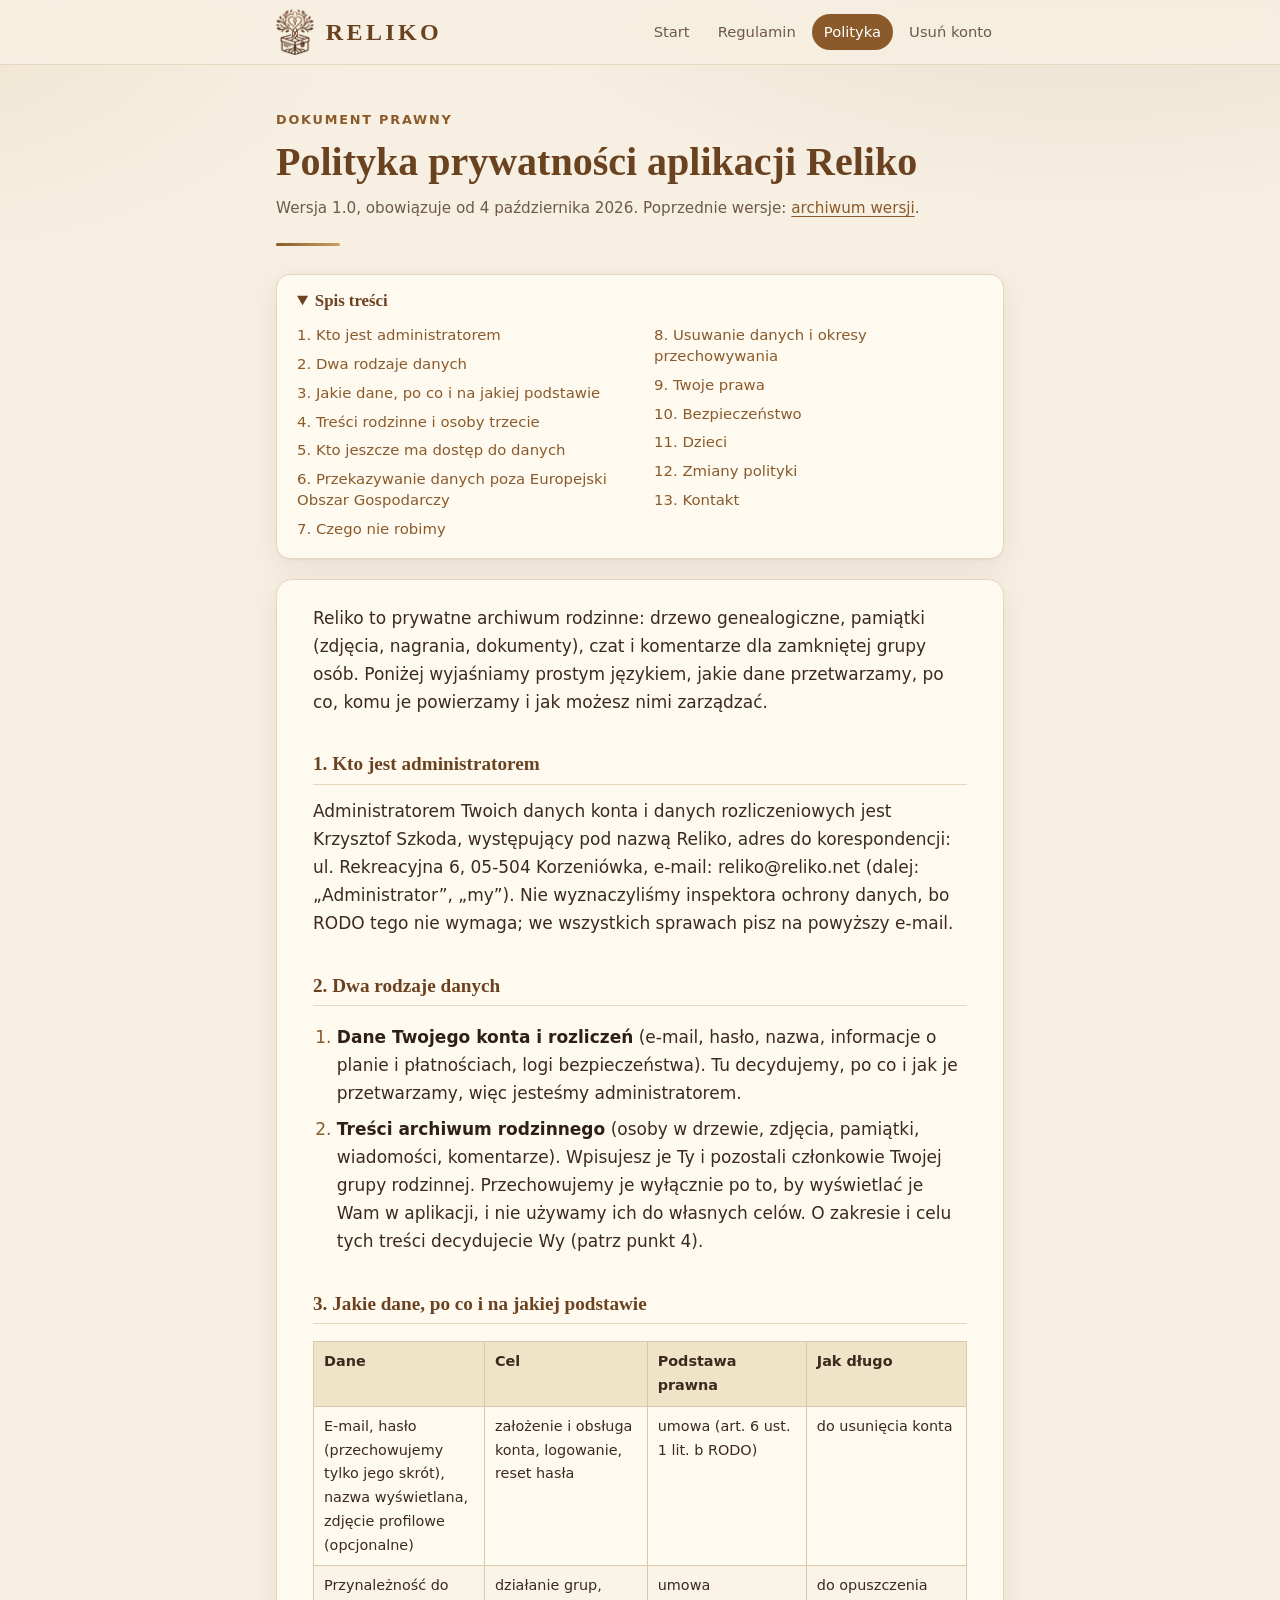
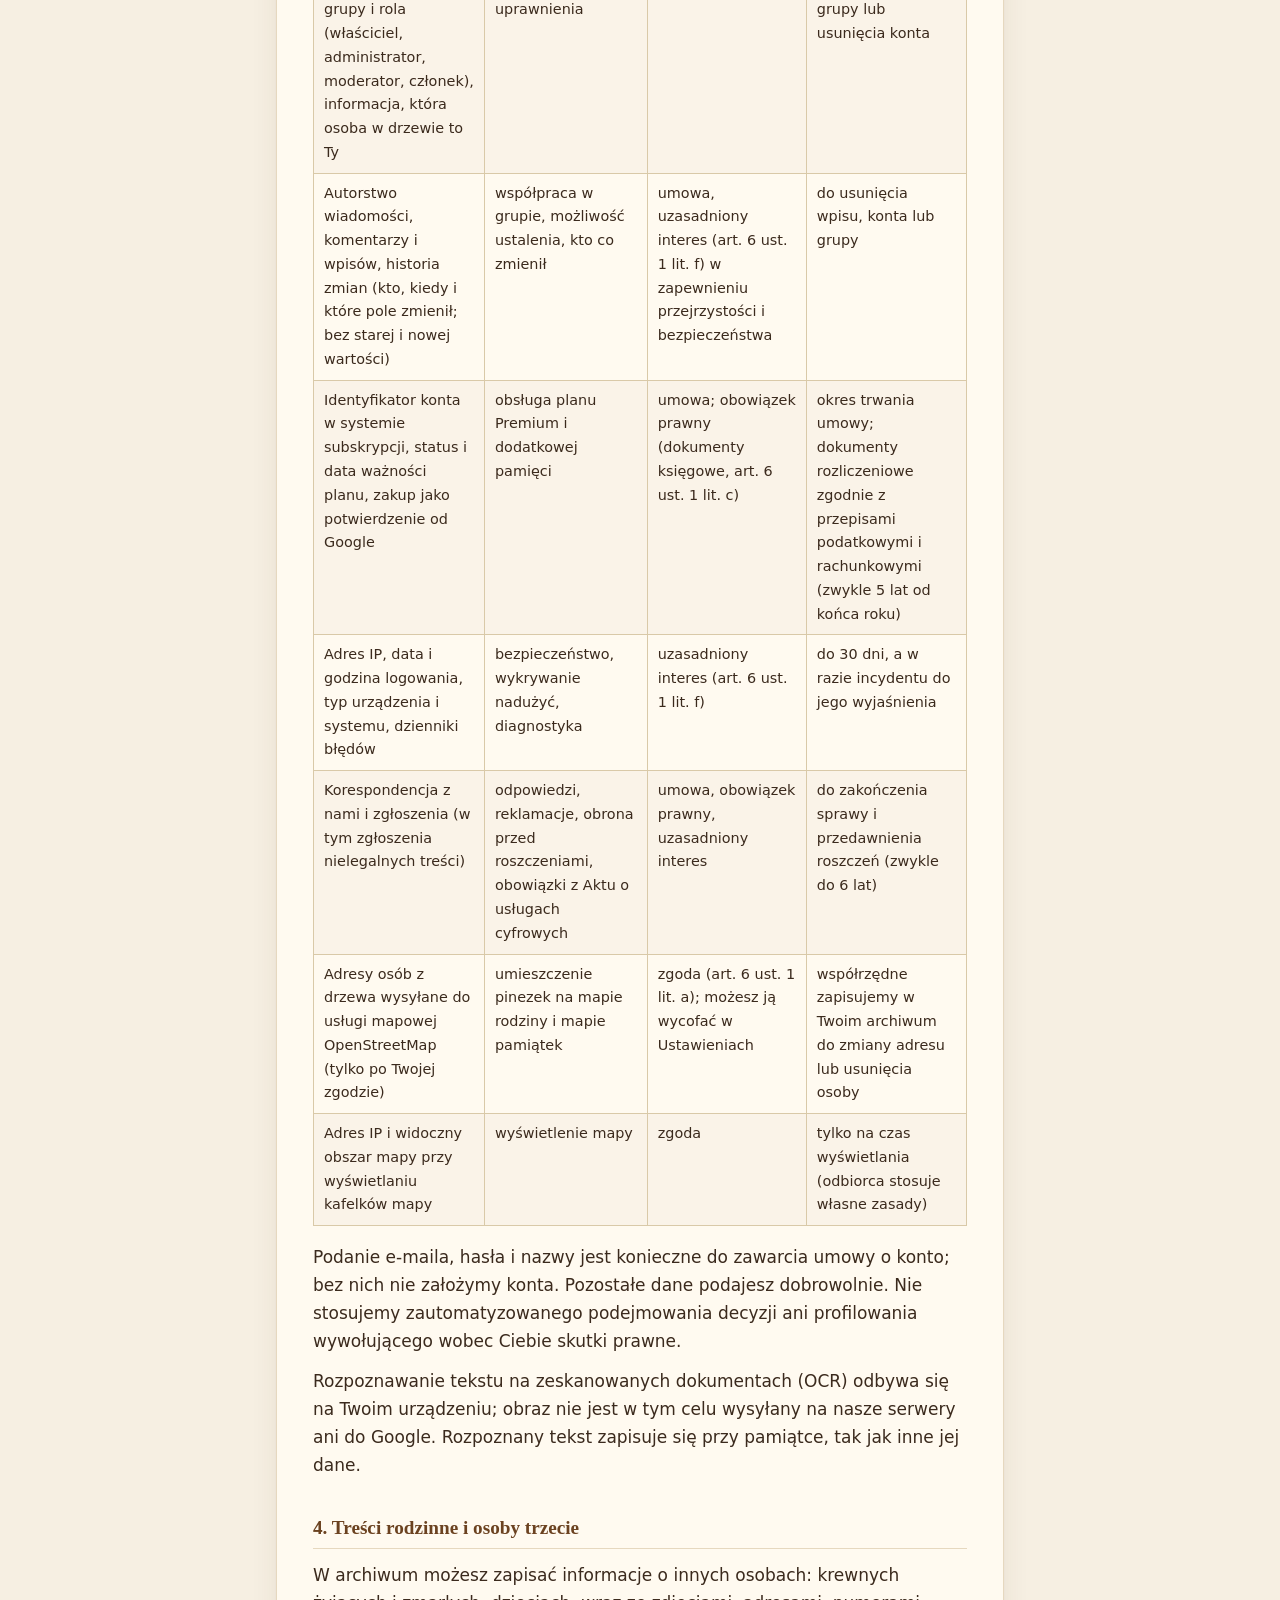
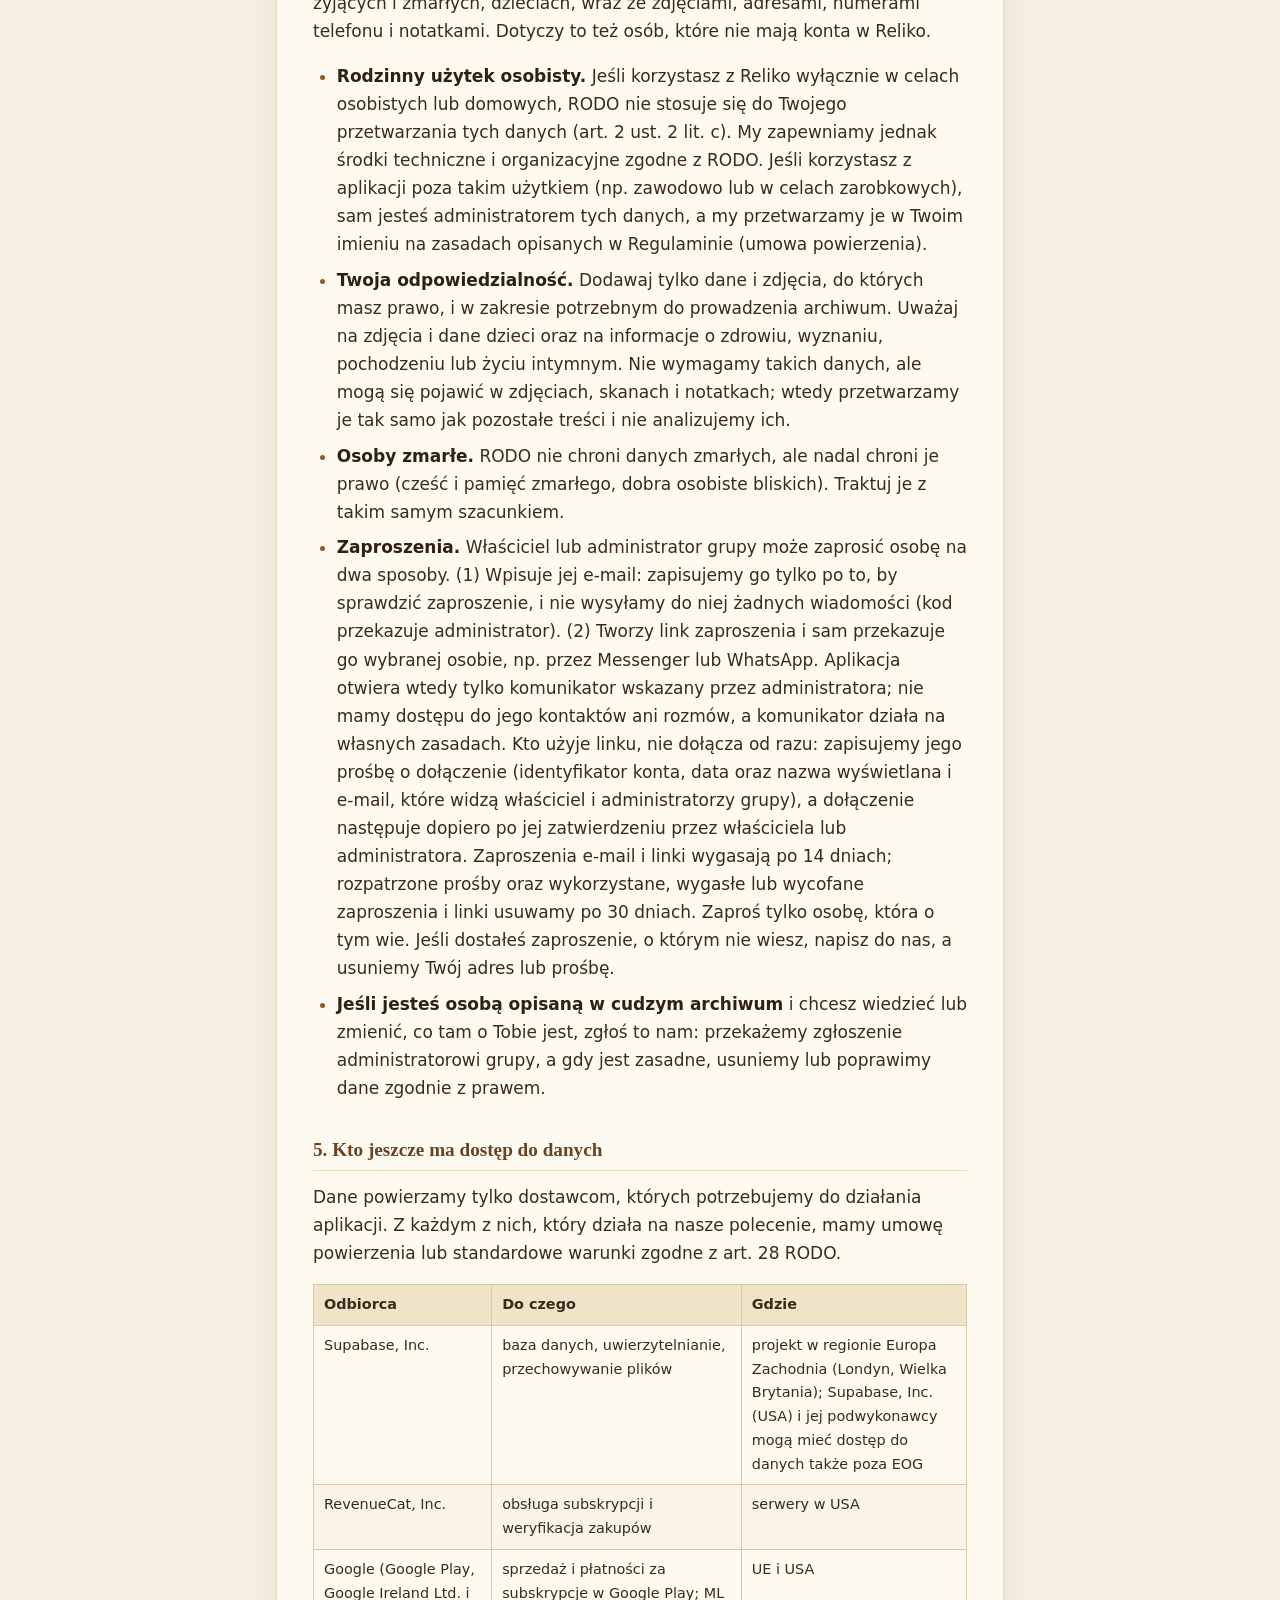
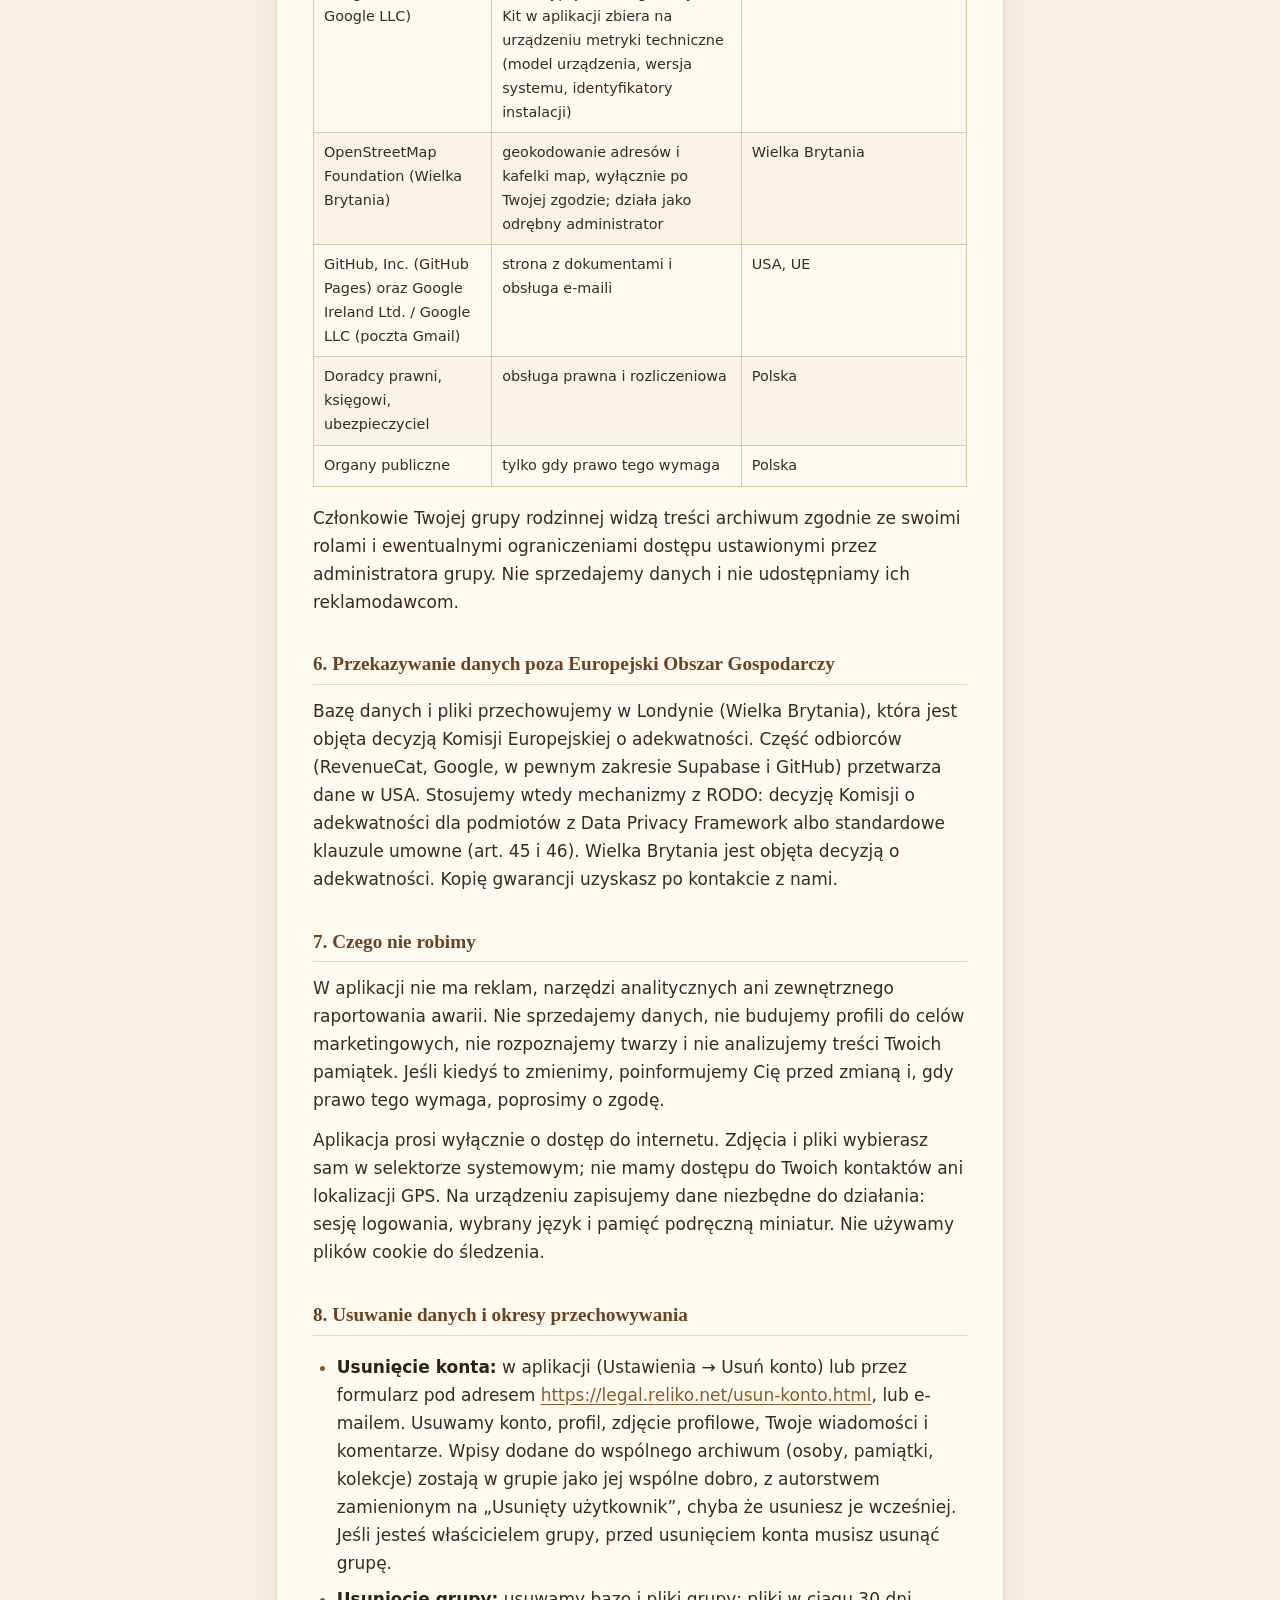
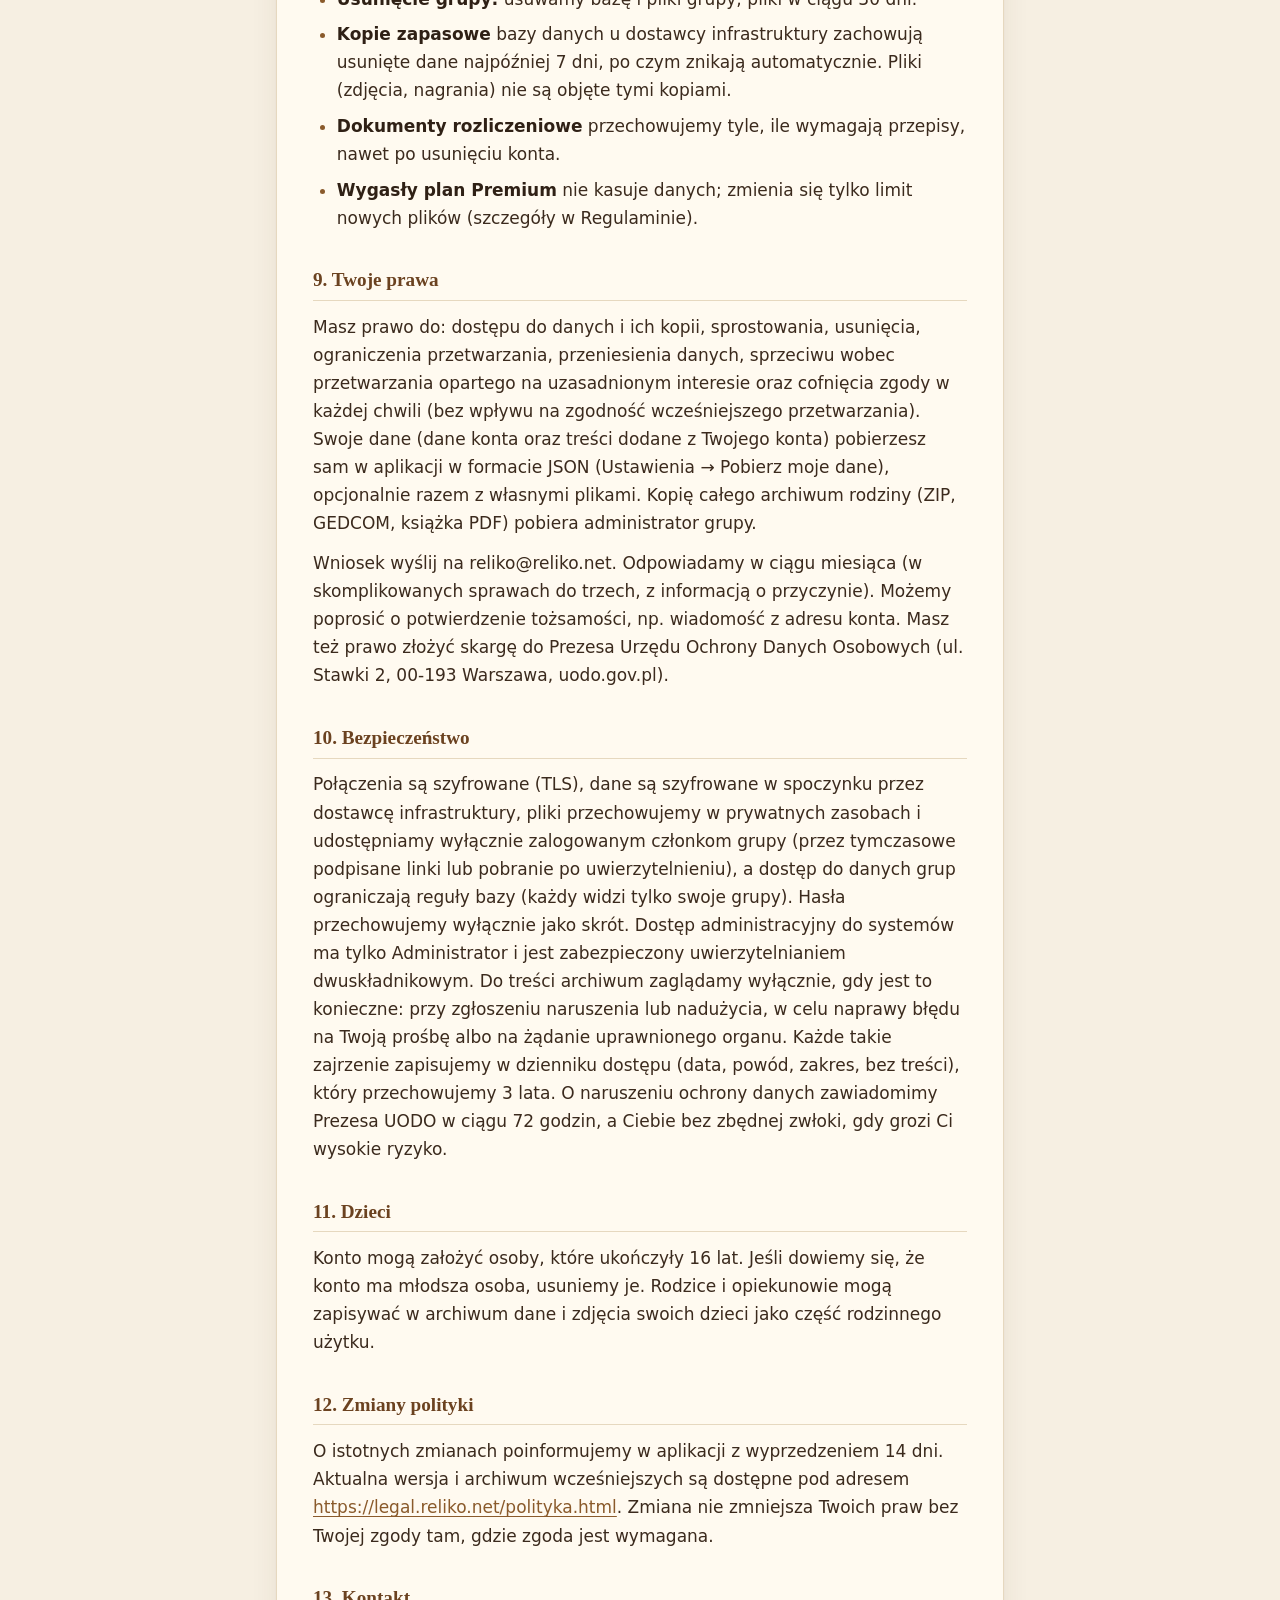
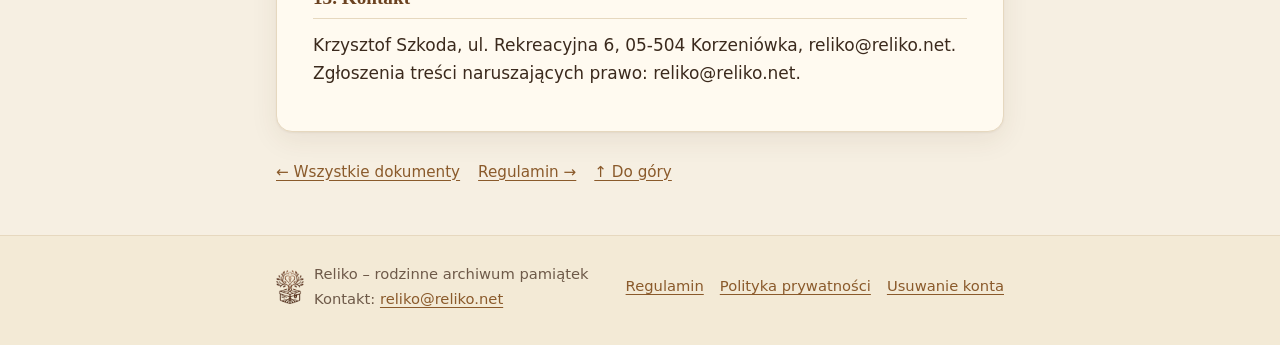
==== commit 2c7369e4: "Add files via upload" ====
--- a/polityka.html
+++ b/polityka.html
@@ -103,7 +103,7 @@
 <li><strong>Rodzinny użytek osobisty.</strong> Jeśli korzystasz z Reliko wyłącznie w celach osobistych lub domowych, RODO nie stosuje się do Twojego przetwarzania tych danych (art. 2 ust. 2 lit. c). My zapewniamy jednak środki techniczne i organizacyjne zgodne z RODO. Jeśli korzystasz z aplikacji poza takim użytkiem (np. zawodowo lub w celach zarobkowych), sam jesteś administratorem tych danych, a my przetwarzamy je w Twoim imieniu na zasadach opisanych w Regulaminie (umowa powierzenia).</li>
 <li><strong>Twoja odpowiedzialność.</strong> Dodawaj tylko dane i zdjęcia, do których masz prawo, i w zakresie potrzebnym do prowadzenia archiwum. Uważaj na zdjęcia i dane dzieci oraz na informacje o zdrowiu, wyznaniu, pochodzeniu lub życiu intymnym. Nie wymagamy takich danych, ale mogą się pojawić w zdjęciach, skanach i notatkach; wtedy przetwarzamy je tak samo jak pozostałe treści i nie analizujemy ich.</li>
 <li><strong>Osoby zmarłe.</strong> RODO nie chroni danych zmarłych, ale nadal chroni je prawo (cześć i pamięć zmarłego, dobra osobiste bliskich). Traktuj je z takim samym szacunkiem.</li>
-<li><strong>Zaproszenia.</strong> Administrator grupy wpisuje e-mail zapraszanej osoby. Zapisujemy go tylko po to, by sprawdzić zaproszenie; nie wysyłamy do niej żadnych wiadomości (kod przekazuje administrator). Zaproszenia wygasają po 14 dniach, a wykorzystane i wygasłe usuwamy po 30 dniach. Zaproś tylko osobę, która o tym wie. Jeśli dostałeś zaproszenie, o którym nie wiesz, napisz do nas, a usuniemy Twój adres.</li>
+<li><strong>Zaproszenia.</strong> Właściciel lub administrator grupy może zaprosić osobę na dwa sposoby. (1) Wpisuje jej e-mail: zapisujemy go tylko po to, by sprawdzić zaproszenie, i nie wysyłamy do niej żadnych wiadomości (kod przekazuje administrator). (2) Tworzy link zaproszenia i sam przekazuje go wybranej osobie, np. przez Messenger lub WhatsApp. Aplikacja otwiera wtedy tylko komunikator wskazany przez administratora; nie mamy dostępu do jego kontaktów ani rozmów, a komunikator działa na własnych zasadach. Kto użyje linku, nie dołącza od razu: zapisujemy jego prośbę o dołączenie (identyfikator konta, data oraz nazwa wyświetlana i e-mail, które widzą właściciel i administratorzy grupy), a dołączenie następuje dopiero po jej zatwierdzeniu przez właściciela lub administratora. Zaproszenia e-mail i linki wygasają po 14 dniach; rozpatrzone prośby oraz wykorzystane, wygasłe lub wycofane zaproszenia i linki usuwamy po 30 dniach. Zaproś tylko osobę, która o tym wie. Jeśli dostałeś zaproszenie, o którym nie wiesz, napisz do nas, a usuniemy Twój adres lub prośbę.</li>
 <li><strong>Jeśli jesteś osobą opisaną w cudzym archiwum</strong> i chcesz wiedzieć lub zmienić, co tam o Tobie jest, zgłoś to nam: przekażemy zgłoszenie administratorowi grupy, a gdy jest zasadne, usuniemy lub poprawimy dane zgodnie z prawem.</li>
 </ul>
 <h2>5. Kto jeszcze ma dostęp do danych</h2>
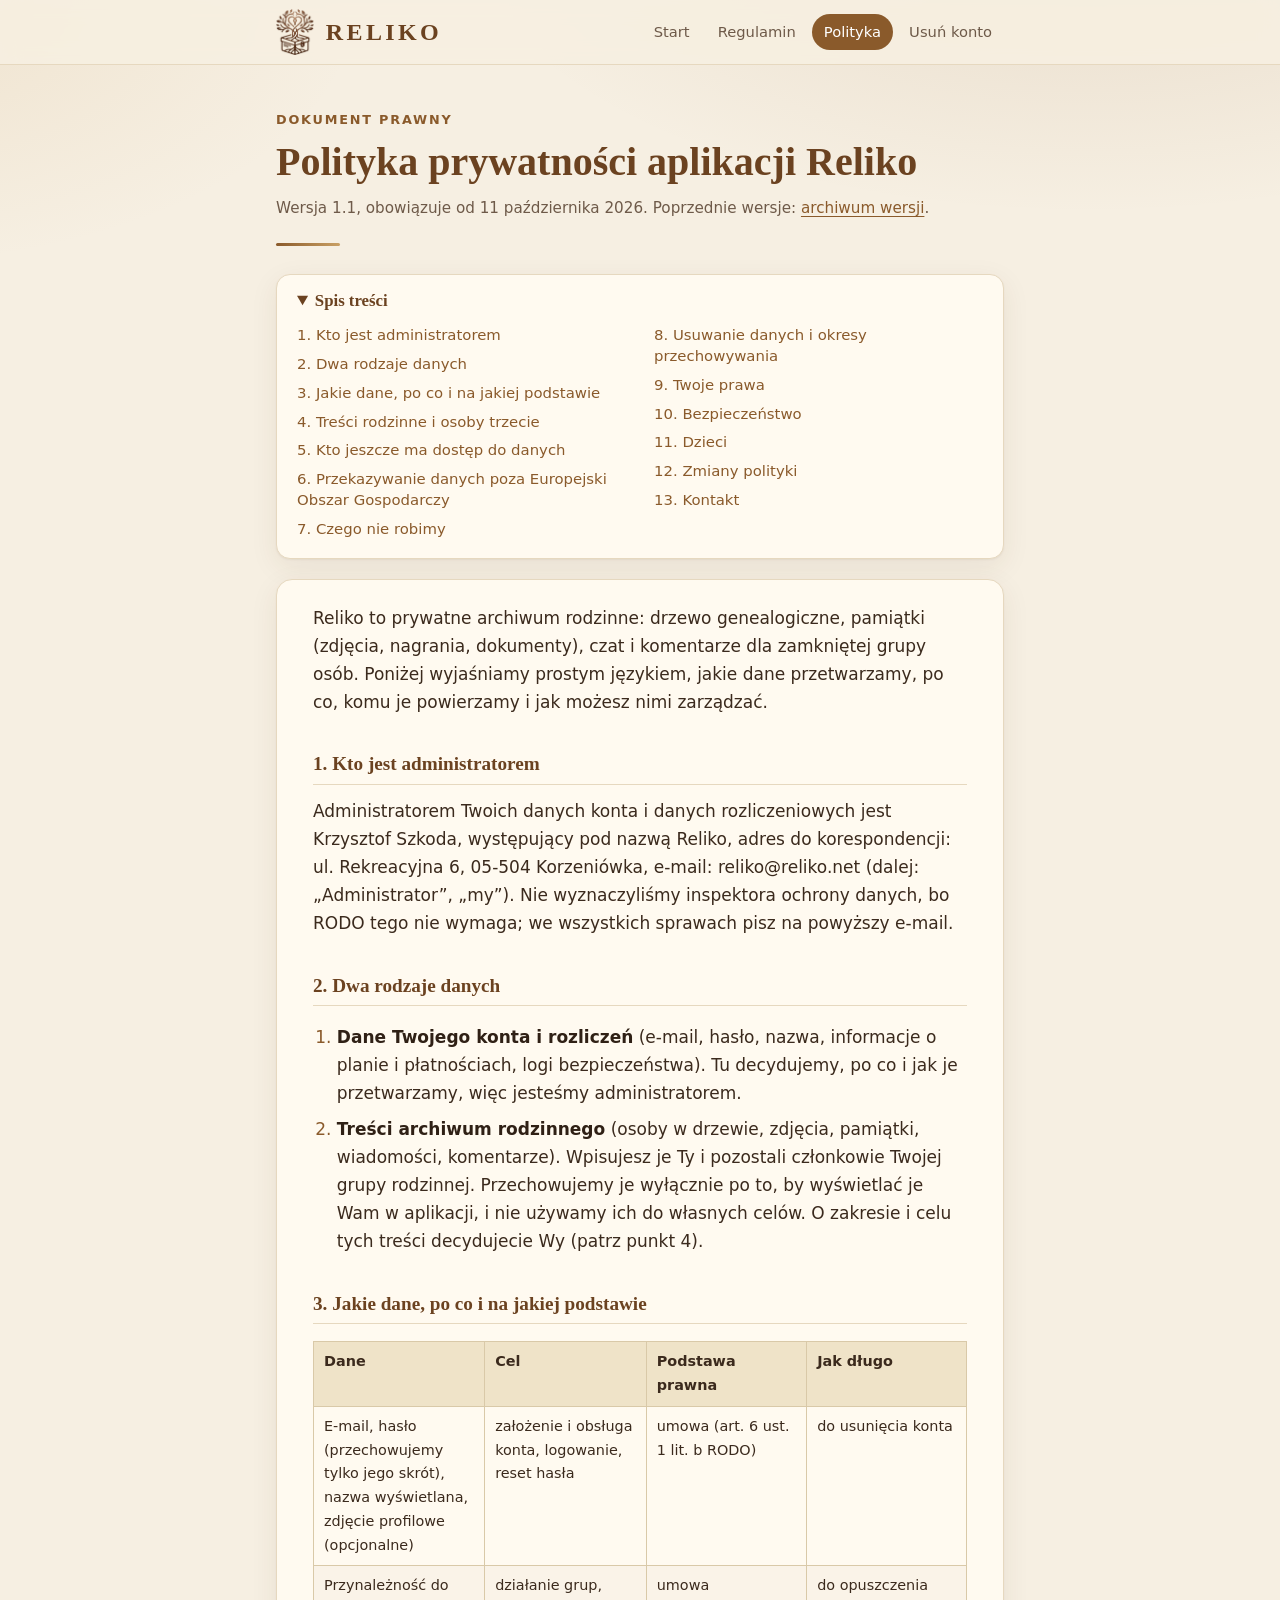
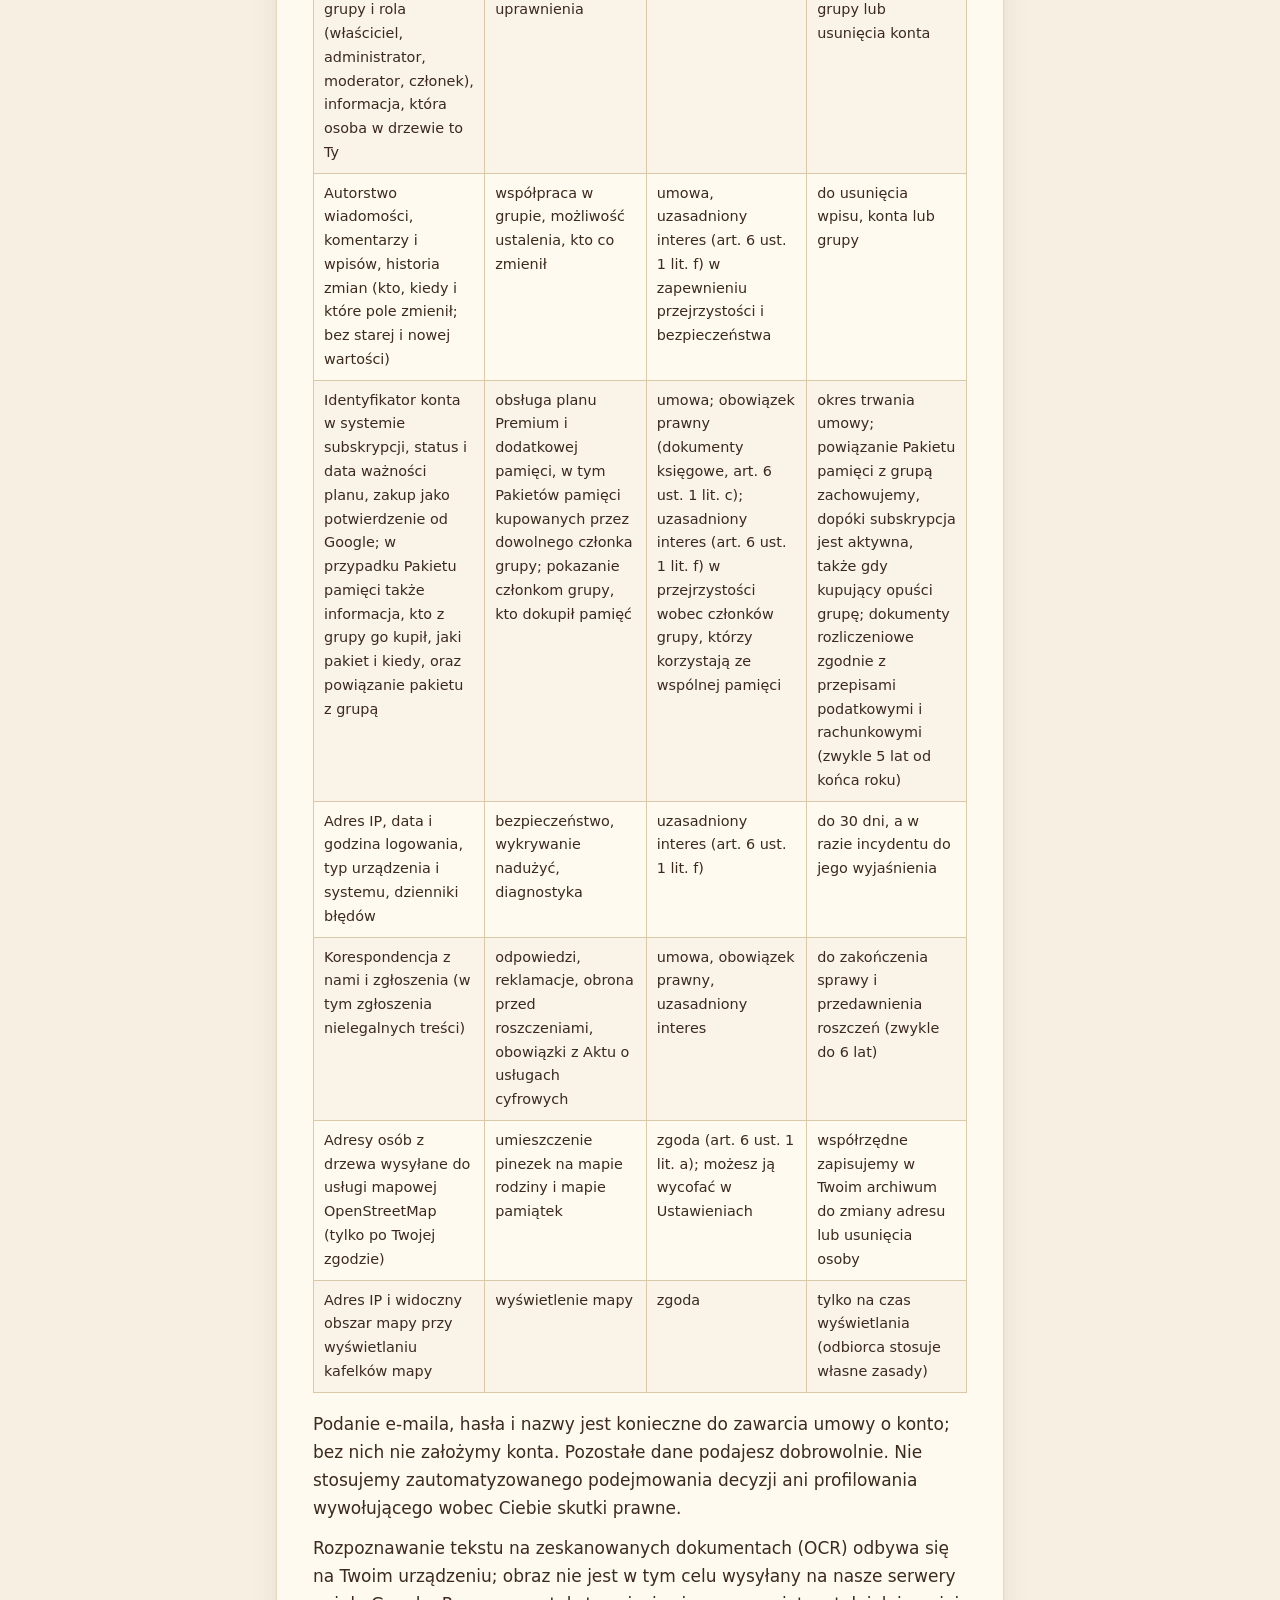
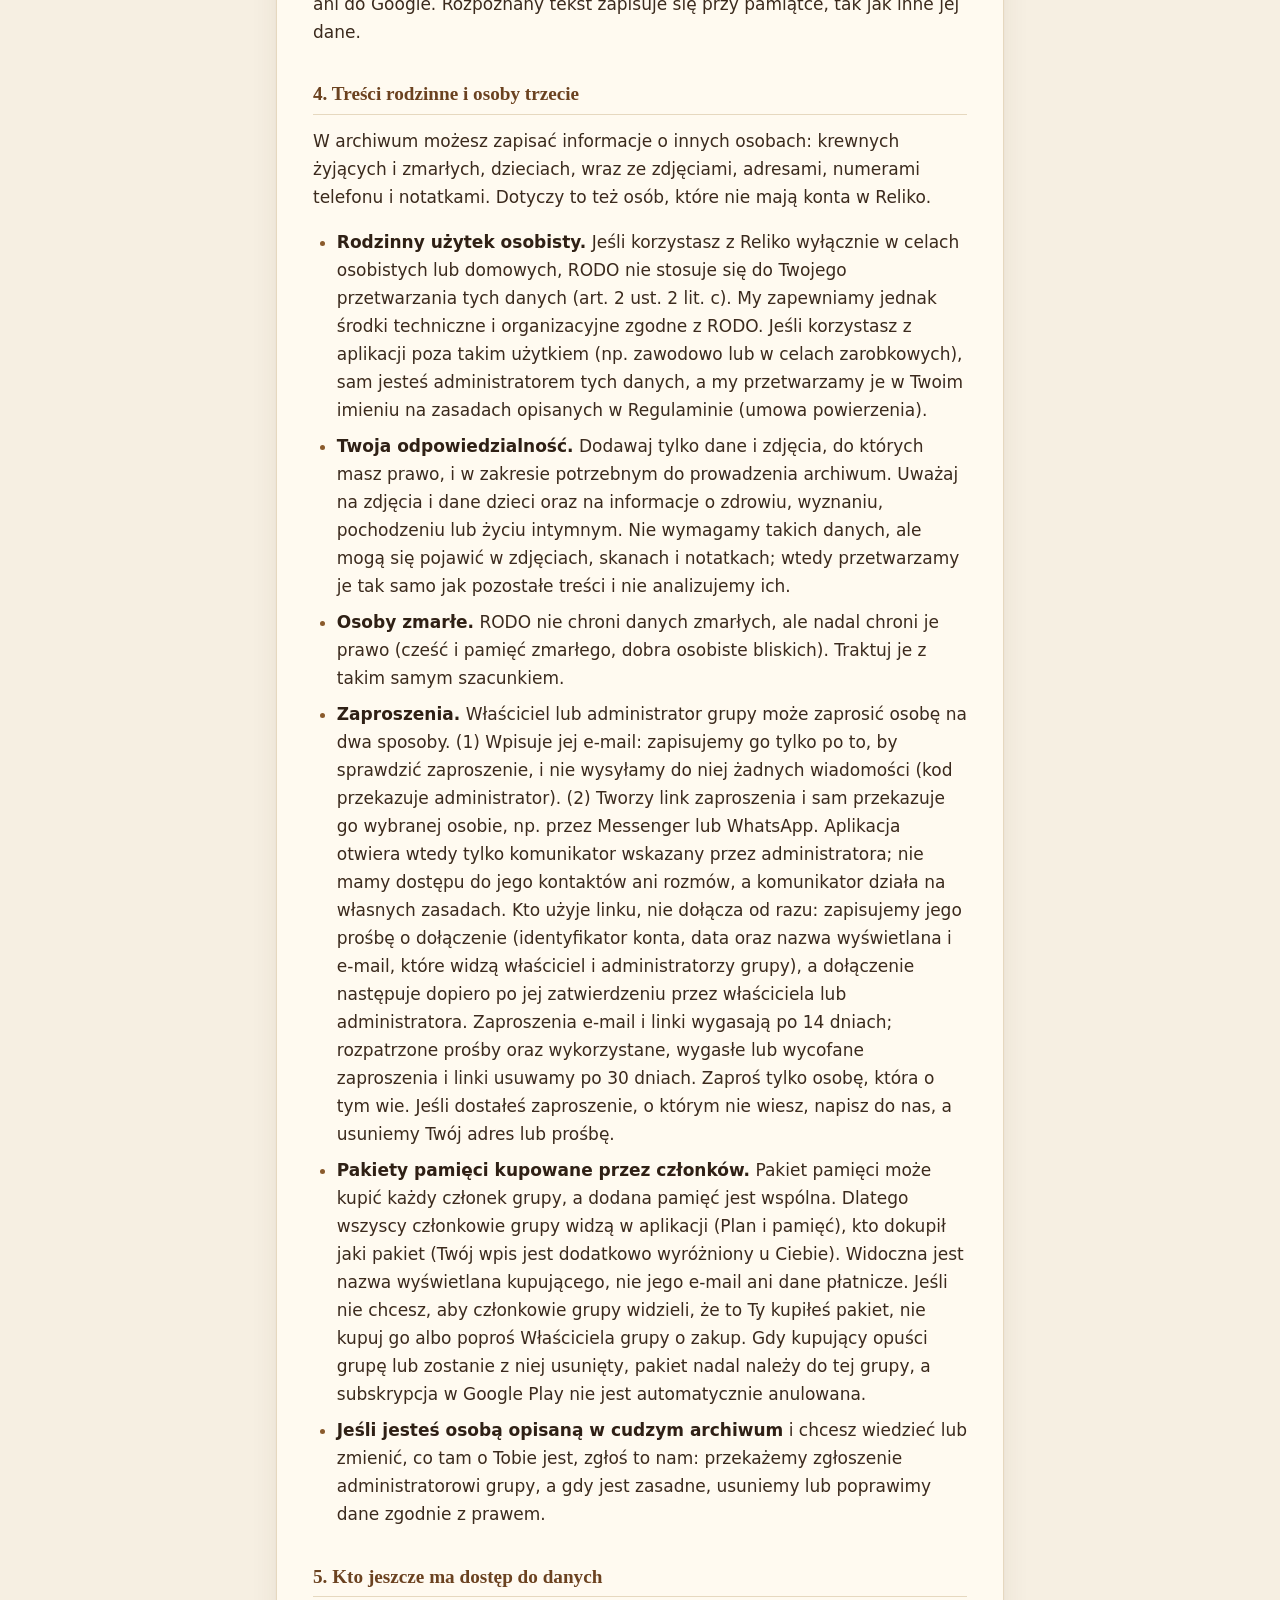
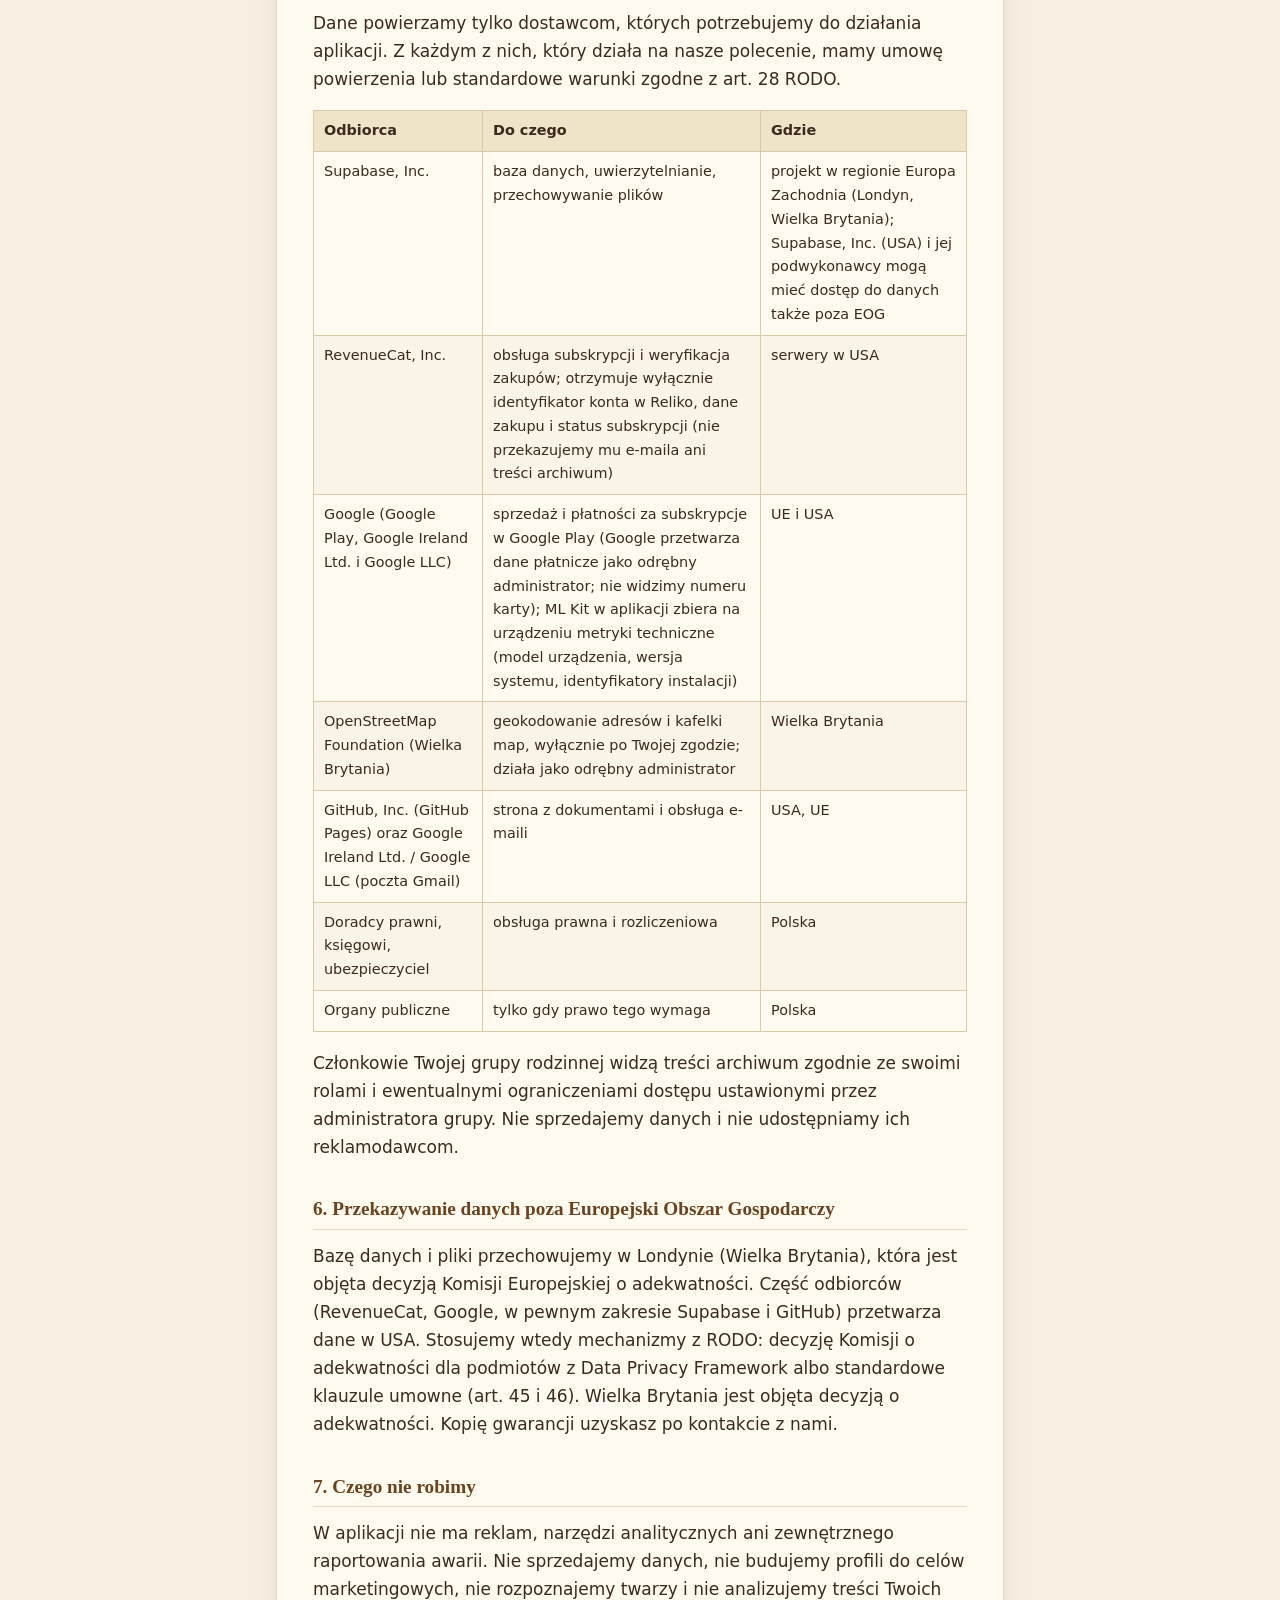
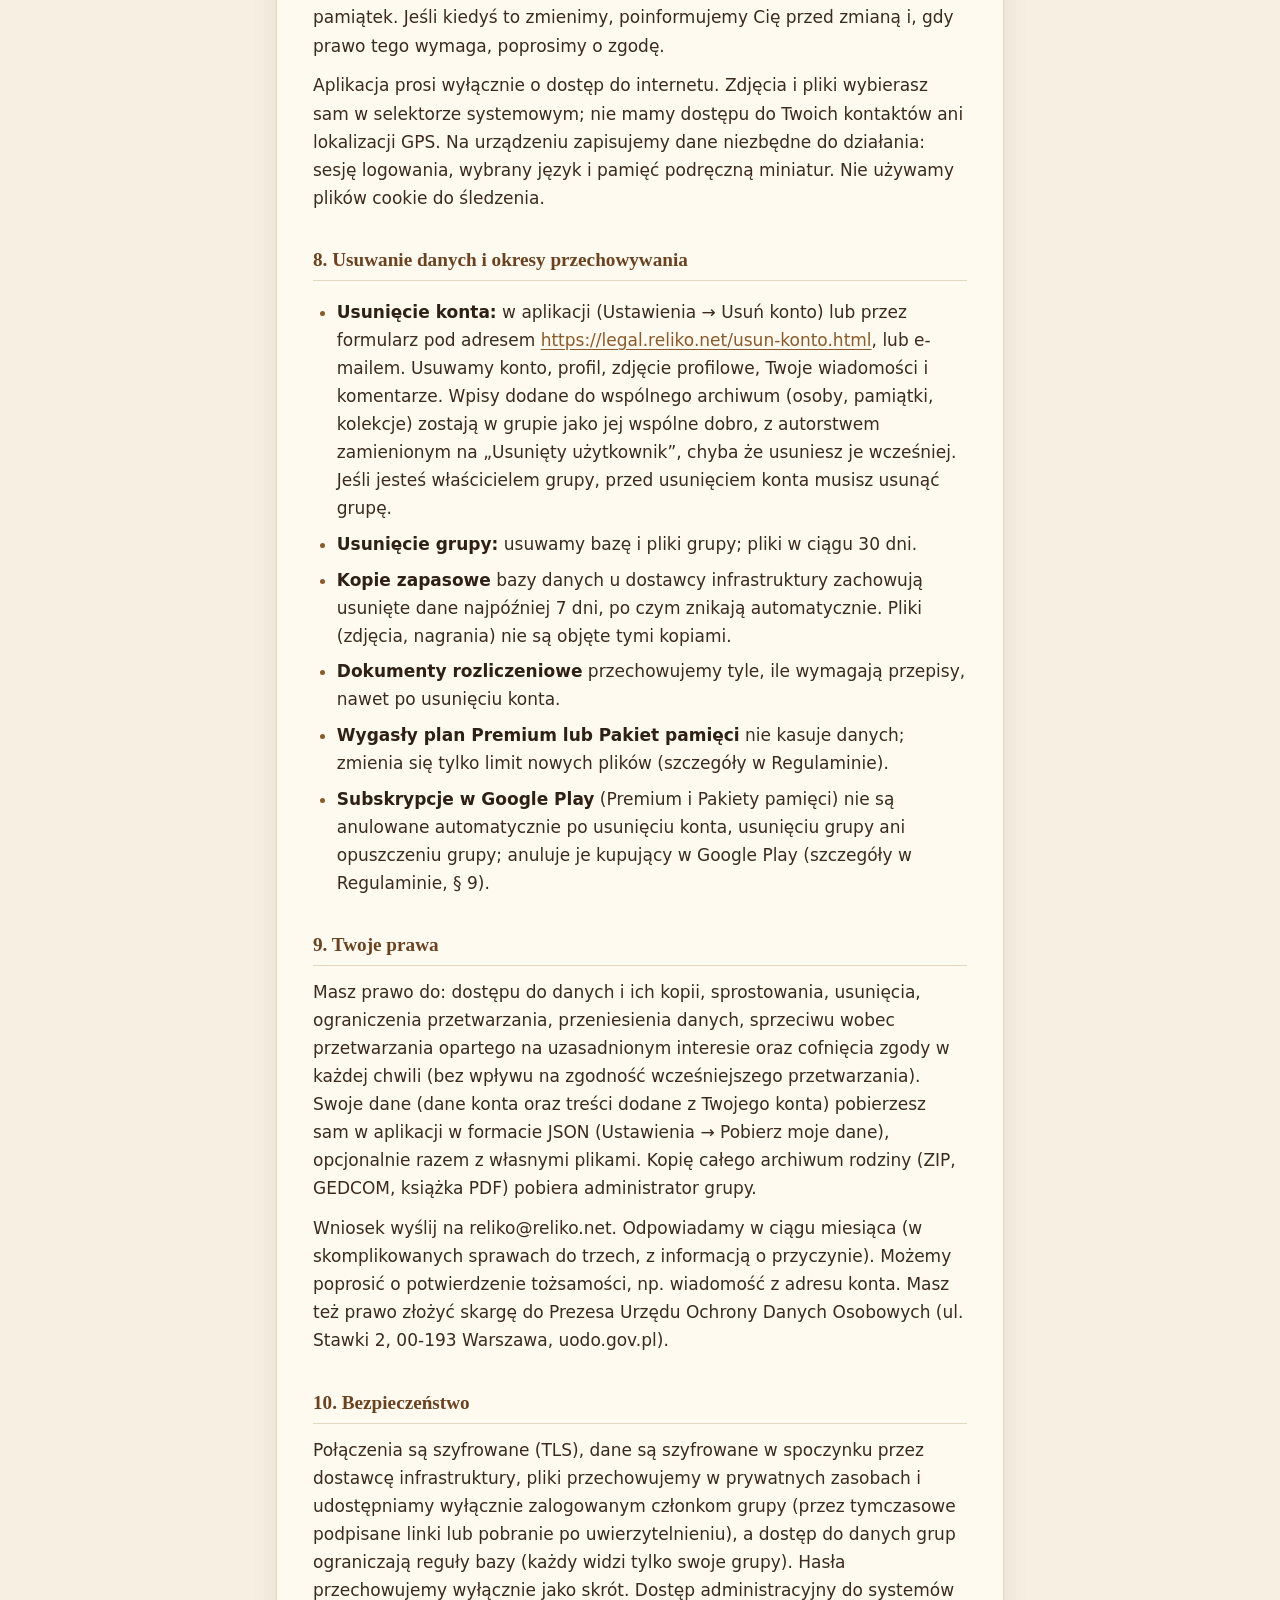
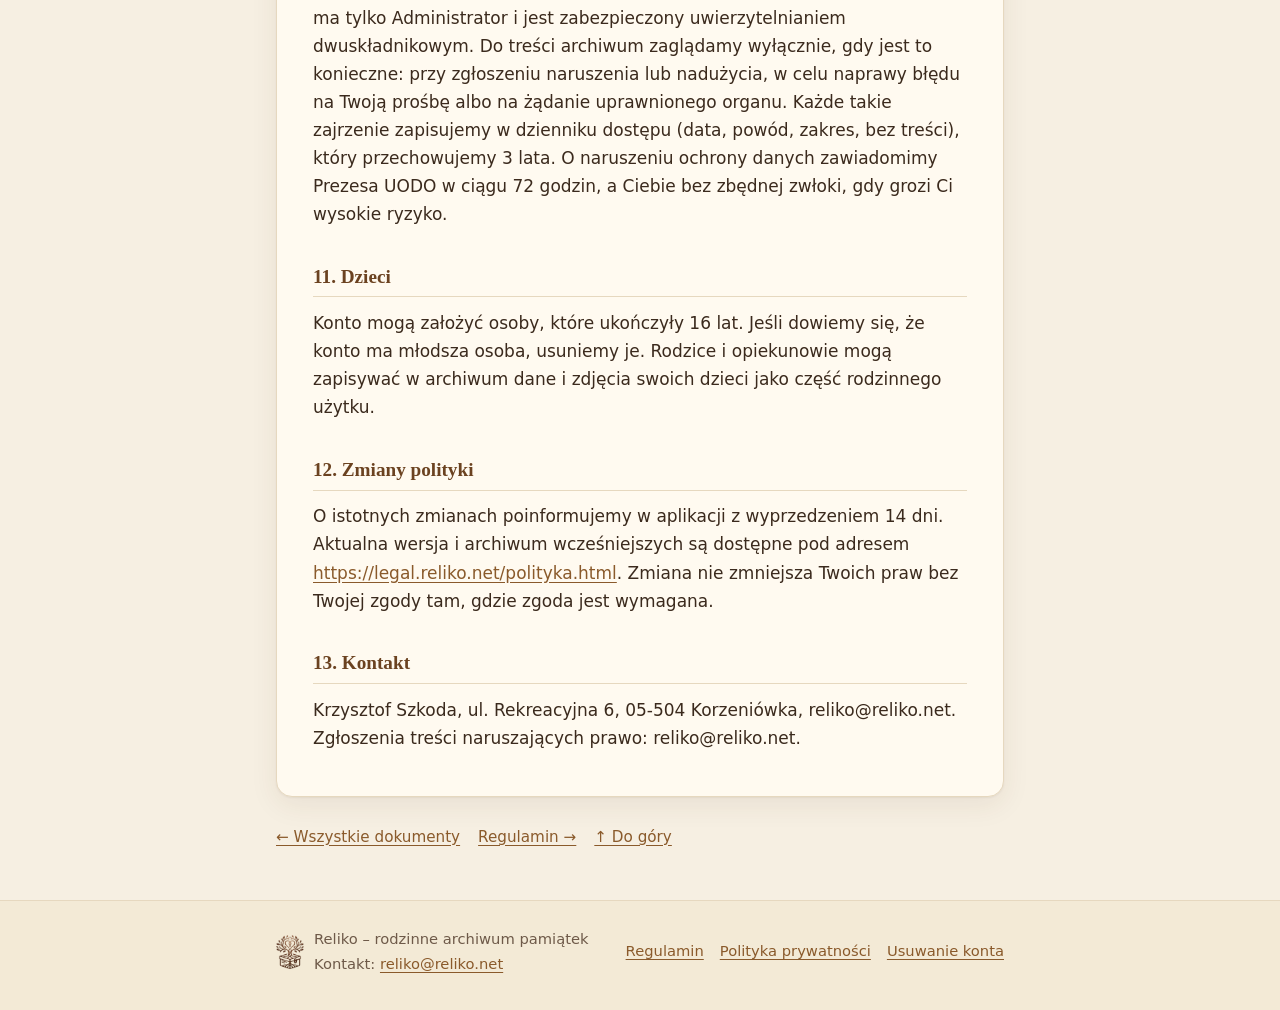
==== commit ba0a0770: "Add files via upload" ====
--- a/polityka.html
+++ b/polityka.html
@@ -23,7 +23,7 @@
   <nav class="site-nav" aria-label="Główna nawigacja"><a href="index.html">Start</a><a href="regulamin.html">Regulamin</a><a href="polityka.html" aria-current="page">Polityka</a><a href="usun-konto.html">Usuń konto</a></nav>
 </div></header>
 <div class="wrap">
-<div class="hero"><p class="eyebrow">Dokument prawny</p><h1>Polityka prywatności aplikacji Reliko</h1><p class="meta">Wersja 1.0, obowiązuje od 4 października 2026. Poprzednie wersje: <a href="https://github.com/reliko-creator/reliko-legal/commits">archiwum wersji</a>.</p></div>
+<div class="hero"><p class="eyebrow">Dokument prawny</p><h1>Polityka prywatności aplikacji Reliko</h1><p class="meta">Wersja 1.1, obowiązuje od 11 października 2026. Poprzednie wersje: <a href="https://github.com/reliko-creator/reliko-legal/commits">archiwum wersji</a>.</p></div>
 <main class="doc">
 <div class="doc-card">
 <p>Reliko to prywatne archiwum rodzinne: drzewo genealogiczne, pamiątki (zdjęcia, nagrania, dokumenty), czat i komentarze dla zamkniętej grupy osób. Poniżej wyjaśniamy prostym językiem, jakie dane przetwarzamy, po co, komu je powierzamy i jak możesz nimi zarządzać.</p>
@@ -64,10 +64,10 @@
 <td>do usunięcia wpisu, konta lub grupy</td>
 </tr>
 <tr>
-<td>Identyfikator konta w systemie subskrypcji, status i data ważności planu, zakup jako potwierdzenie od Google</td>
-<td>obsługa planu Premium i dodatkowej pamięci</td>
-<td>umowa; obowiązek prawny (dokumenty księgowe, art. 6 ust. 1 lit. c)</td>
-<td>okres trwania umowy; dokumenty rozliczeniowe zgodnie z przepisami podatkowymi i rachunkowymi (zwykle 5 lat od końca roku)</td>
+<td>Identyfikator konta w systemie subskrypcji, status i data ważności planu, zakup jako potwierdzenie od Google; w przypadku Pakietu pamięci także informacja, kto z grupy go kupił, jaki pakiet i kiedy, oraz powiązanie pakietu z grupą</td>
+<td>obsługa planu Premium i dodatkowej pamięci, w tym Pakietów pamięci kupowanych przez dowolnego członka grupy; pokazanie członkom grupy, kto dokupił pamięć</td>
+<td>umowa; obowiązek prawny (dokumenty księgowe, art. 6 ust. 1 lit. c); uzasadniony interes (art. 6 ust. 1 lit. f) w przejrzystości wobec członków grupy, którzy korzystają ze wspólnej pamięci</td>
+<td>okres trwania umowy; powiązanie Pakietu pamięci z grupą zachowujemy, dopóki subskrypcja jest aktywna, także gdy kupujący opuści grupę; dokumenty rozliczeniowe zgodnie z przepisami podatkowymi i rachunkowymi (zwykle 5 lat od końca roku)</td>
 </tr>
 <tr>
 <td>Adres IP, data i godzina logowania, typ urządzenia i systemu, dzienniki błędów</td>
@@ -104,6 +104,7 @@
 <li><strong>Twoja odpowiedzialność.</strong> Dodawaj tylko dane i zdjęcia, do których masz prawo, i w zakresie potrzebnym do prowadzenia archiwum. Uważaj na zdjęcia i dane dzieci oraz na informacje o zdrowiu, wyznaniu, pochodzeniu lub życiu intymnym. Nie wymagamy takich danych, ale mogą się pojawić w zdjęciach, skanach i notatkach; wtedy przetwarzamy je tak samo jak pozostałe treści i nie analizujemy ich.</li>
 <li><strong>Osoby zmarłe.</strong> RODO nie chroni danych zmarłych, ale nadal chroni je prawo (cześć i pamięć zmarłego, dobra osobiste bliskich). Traktuj je z takim samym szacunkiem.</li>
 <li><strong>Zaproszenia.</strong> Właściciel lub administrator grupy może zaprosić osobę na dwa sposoby. (1) Wpisuje jej e-mail: zapisujemy go tylko po to, by sprawdzić zaproszenie, i nie wysyłamy do niej żadnych wiadomości (kod przekazuje administrator). (2) Tworzy link zaproszenia i sam przekazuje go wybranej osobie, np. przez Messenger lub WhatsApp. Aplikacja otwiera wtedy tylko komunikator wskazany przez administratora; nie mamy dostępu do jego kontaktów ani rozmów, a komunikator działa na własnych zasadach. Kto użyje linku, nie dołącza od razu: zapisujemy jego prośbę o dołączenie (identyfikator konta, data oraz nazwa wyświetlana i e-mail, które widzą właściciel i administratorzy grupy), a dołączenie następuje dopiero po jej zatwierdzeniu przez właściciela lub administratora. Zaproszenia e-mail i linki wygasają po 14 dniach; rozpatrzone prośby oraz wykorzystane, wygasłe lub wycofane zaproszenia i linki usuwamy po 30 dniach. Zaproś tylko osobę, która o tym wie. Jeśli dostałeś zaproszenie, o którym nie wiesz, napisz do nas, a usuniemy Twój adres lub prośbę.</li>
+<li><strong>Pakiety pamięci kupowane przez członków.</strong> Pakiet pamięci może kupić każdy członek grupy, a dodana pamięć jest wspólna. Dlatego wszyscy członkowie grupy widzą w aplikacji (Plan i pamięć), kto dokupił jaki pakiet (Twój wpis jest dodatkowo wyróżniony u Ciebie). Widoczna jest nazwa wyświetlana kupującego, nie jego e-mail ani dane płatnicze. Jeśli nie chcesz, aby członkowie grupy widzieli, że to Ty kupiłeś pakiet, nie kupuj go albo poproś Właściciela grupy o zakup. Gdy kupujący opuści grupę lub zostanie z niej usunięty, pakiet nadal należy do tej grupy, a subskrypcja w Google Play nie jest automatycznie anulowana.</li>
 <li><strong>Jeśli jesteś osobą opisaną w cudzym archiwum</strong> i chcesz wiedzieć lub zmienić, co tam o Tobie jest, zgłoś to nam: przekażemy zgłoszenie administratorowi grupy, a gdy jest zasadne, usuniemy lub poprawimy dane zgodnie z prawem.</li>
 </ul>
 <h2>5. Kto jeszcze ma dostęp do danych</h2>
@@ -124,12 +125,12 @@
 </tr>
 <tr>
 <td>RevenueCat, Inc.</td>
-<td>obsługa subskrypcji i weryfikacja zakupów</td>
+<td>obsługa subskrypcji i weryfikacja zakupów; otrzymuje wyłącznie identyfikator konta w Reliko, dane zakupu i status subskrypcji (nie przekazujemy mu e-maila ani treści archiwum)</td>
 <td>serwery w USA</td>
 </tr>
 <tr>
 <td>Google (Google Play, Google Ireland Ltd. i Google LLC)</td>
-<td>sprzedaż i płatności za subskrypcje w Google Play; ML Kit w aplikacji zbiera na urządzeniu metryki techniczne (model urządzenia, wersja systemu, identyfikatory instalacji)</td>
+<td>sprzedaż i płatności za subskrypcje w Google Play (Google przetwarza dane płatnicze jako odrębny administrator; nie widzimy numeru karty); ML Kit w aplikacji zbiera na urządzeniu metryki techniczne (model urządzenia, wersja systemu, identyfikatory instalacji)</td>
 <td>UE i USA</td>
 </tr>
 <tr>
@@ -166,7 +167,8 @@
 <li><strong>Usunięcie grupy:</strong> usuwamy bazę i pliki grupy; pliki w ciągu 30 dni.</li>
 <li><strong>Kopie zapasowe</strong> bazy danych u dostawcy infrastruktury zachowują usunięte dane najpóźniej 7 dni, po czym znikają automatycznie. Pliki (zdjęcia, nagrania) nie są objęte tymi kopiami.</li>
 <li><strong>Dokumenty rozliczeniowe</strong> przechowujemy tyle, ile wymagają przepisy, nawet po usunięciu konta.</li>
-<li><strong>Wygasły plan Premium</strong> nie kasuje danych; zmienia się tylko limit nowych plików (szczegóły w Regulaminie).</li>
+<li><strong>Wygasły plan Premium lub Pakiet pamięci</strong> nie kasuje danych; zmienia się tylko limit nowych plików (szczegóły w Regulaminie).</li>
+<li><strong>Subskrypcje w Google Play</strong> (Premium i Pakiety pamięci) nie są anulowane automatycznie po usunięciu konta, usunięciu grupy ani opuszczeniu grupy; anuluje je kupujący w Google Play (szczegóły w Regulaminie, § 9).</li>
 </ul>
 <h2>9. Twoje prawa</h2>
 <p>Masz prawo do: dostępu do danych i ich kopii, sprostowania, usunięcia, ograniczenia przetwarzania, przeniesienia danych, sprzeciwu wobec przetwarzania opartego na uzasadnionym interesie oraz cofnięcia zgody w każdej chwili (bez wpływu na zgodność wcześniejszego przetwarzania). Swoje dane (dane konta oraz treści dodane z Twojego konta) pobierzesz sam w aplikacji w formacie JSON (Ustawienia → Pobierz moje dane), opcjonalnie razem z własnymi plikami. Kopię całego archiwum rodziny (ZIP, GEDCOM, książka PDF) pobiera administrator grupy.</p>
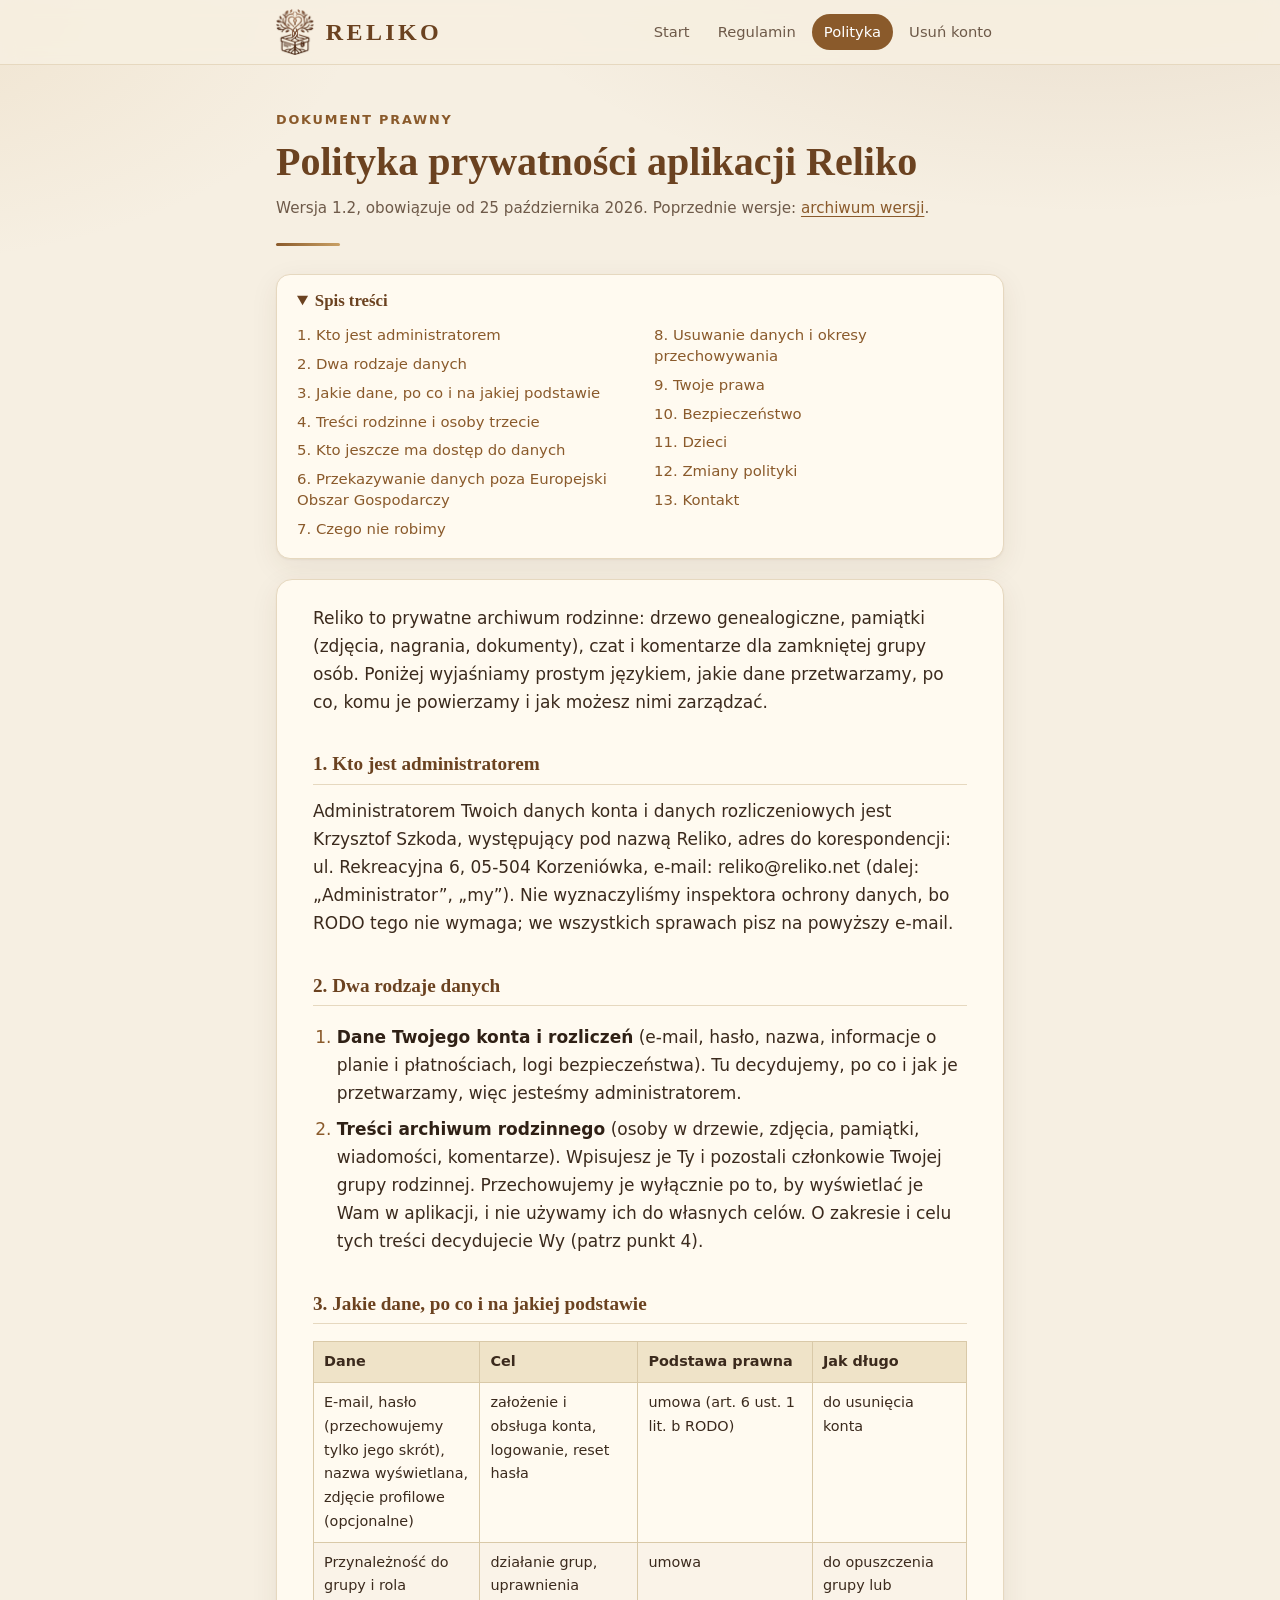
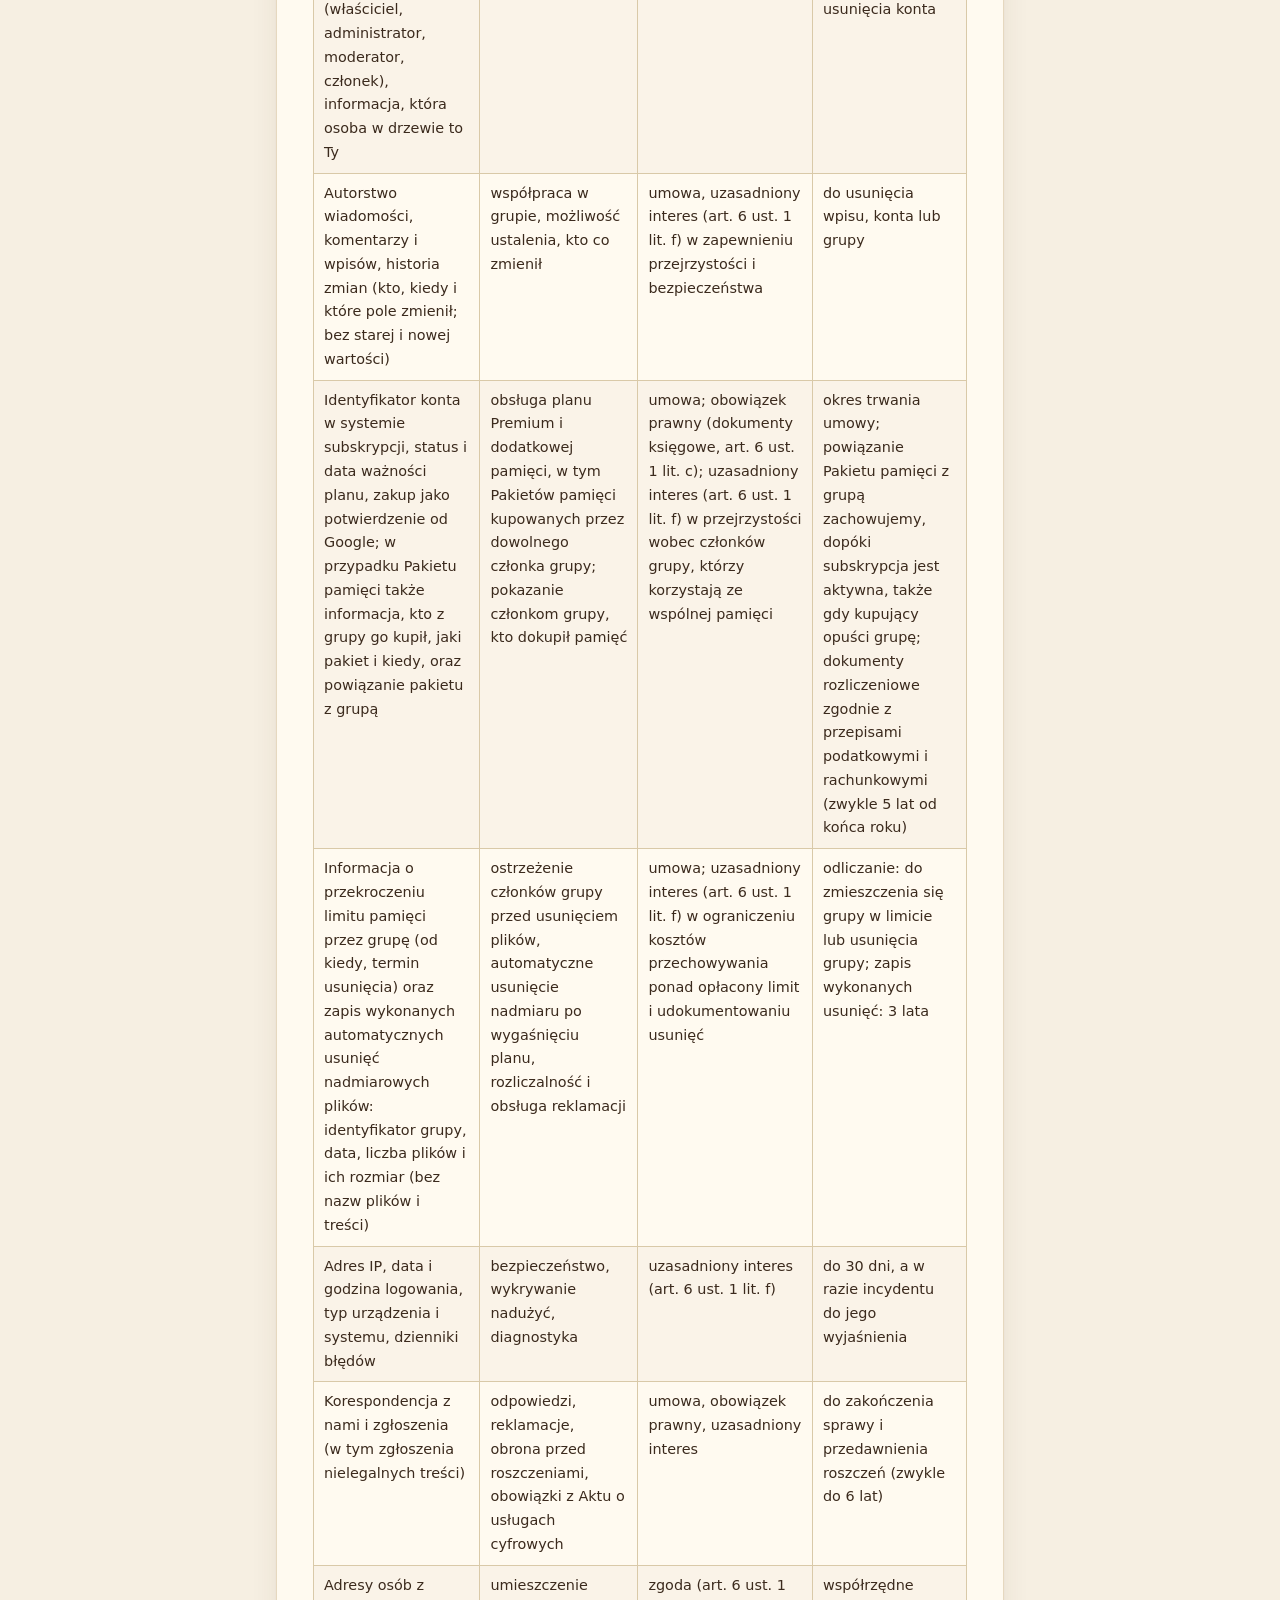
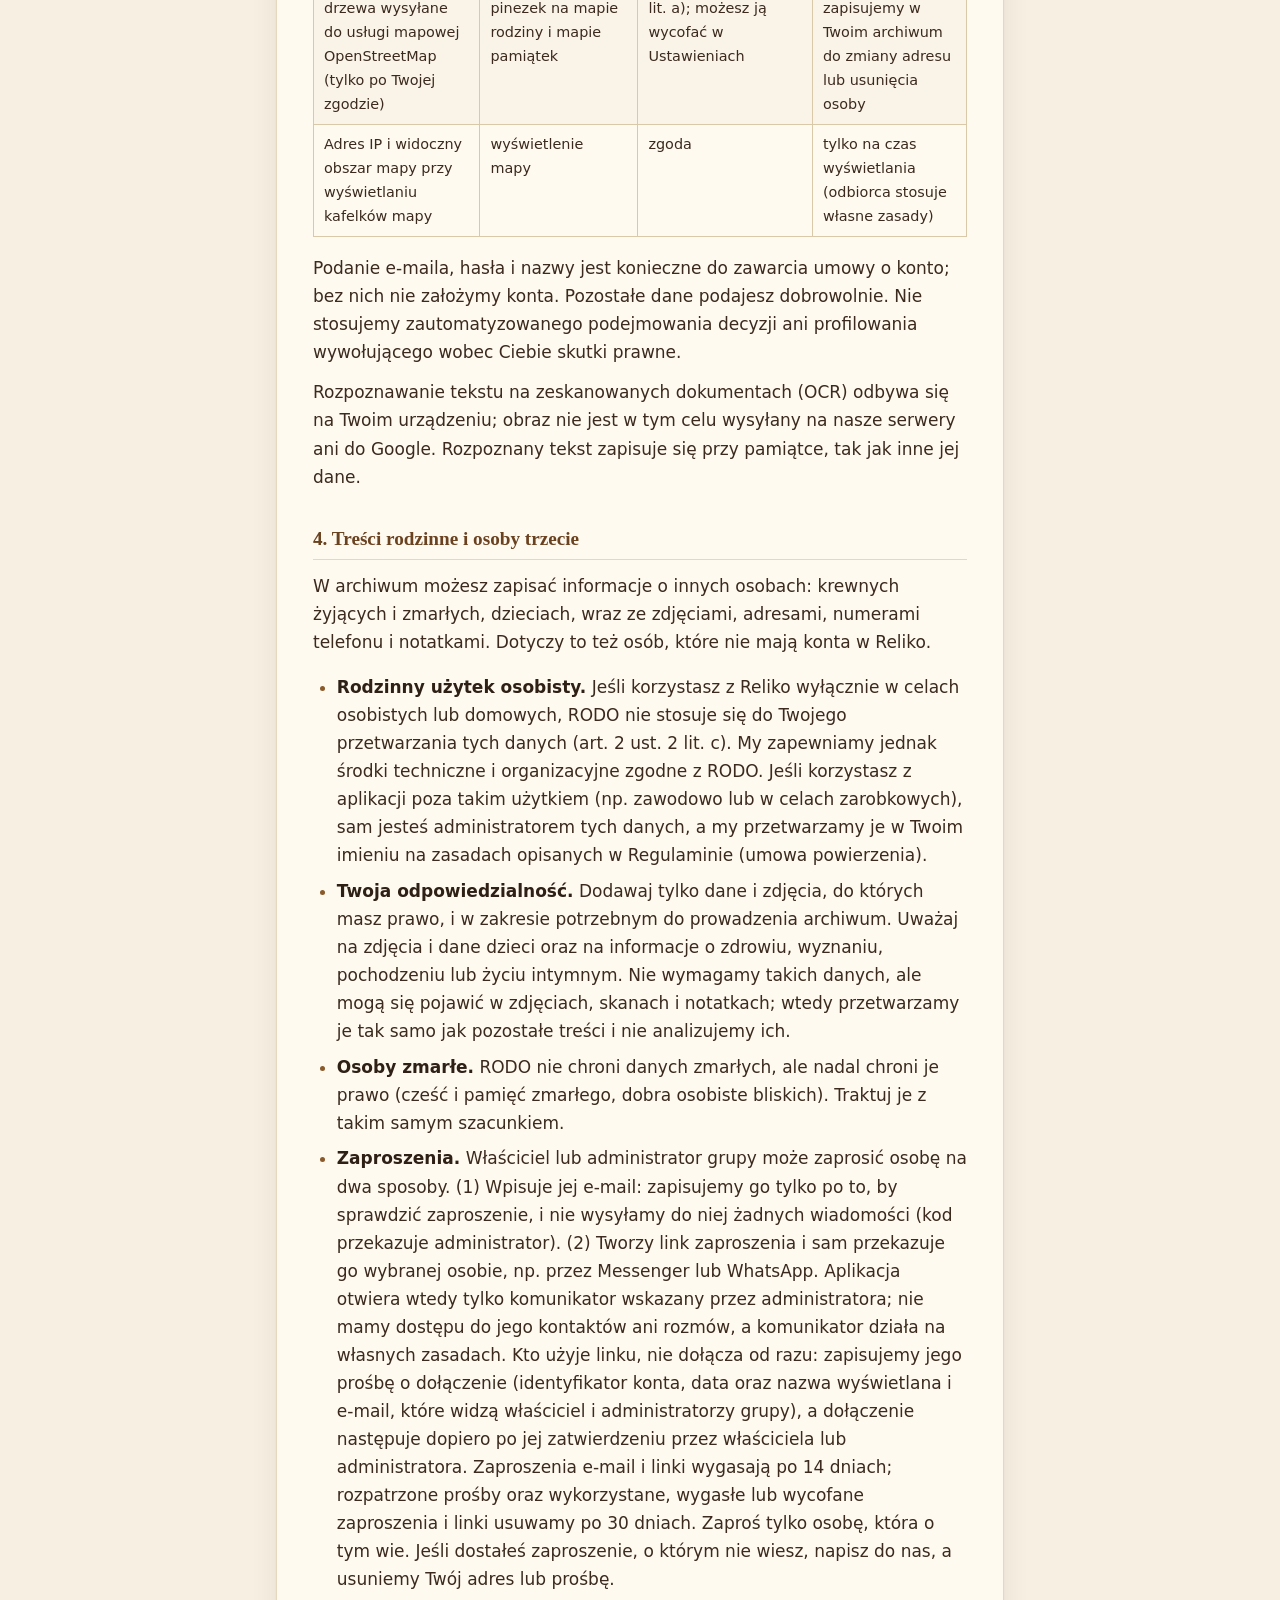
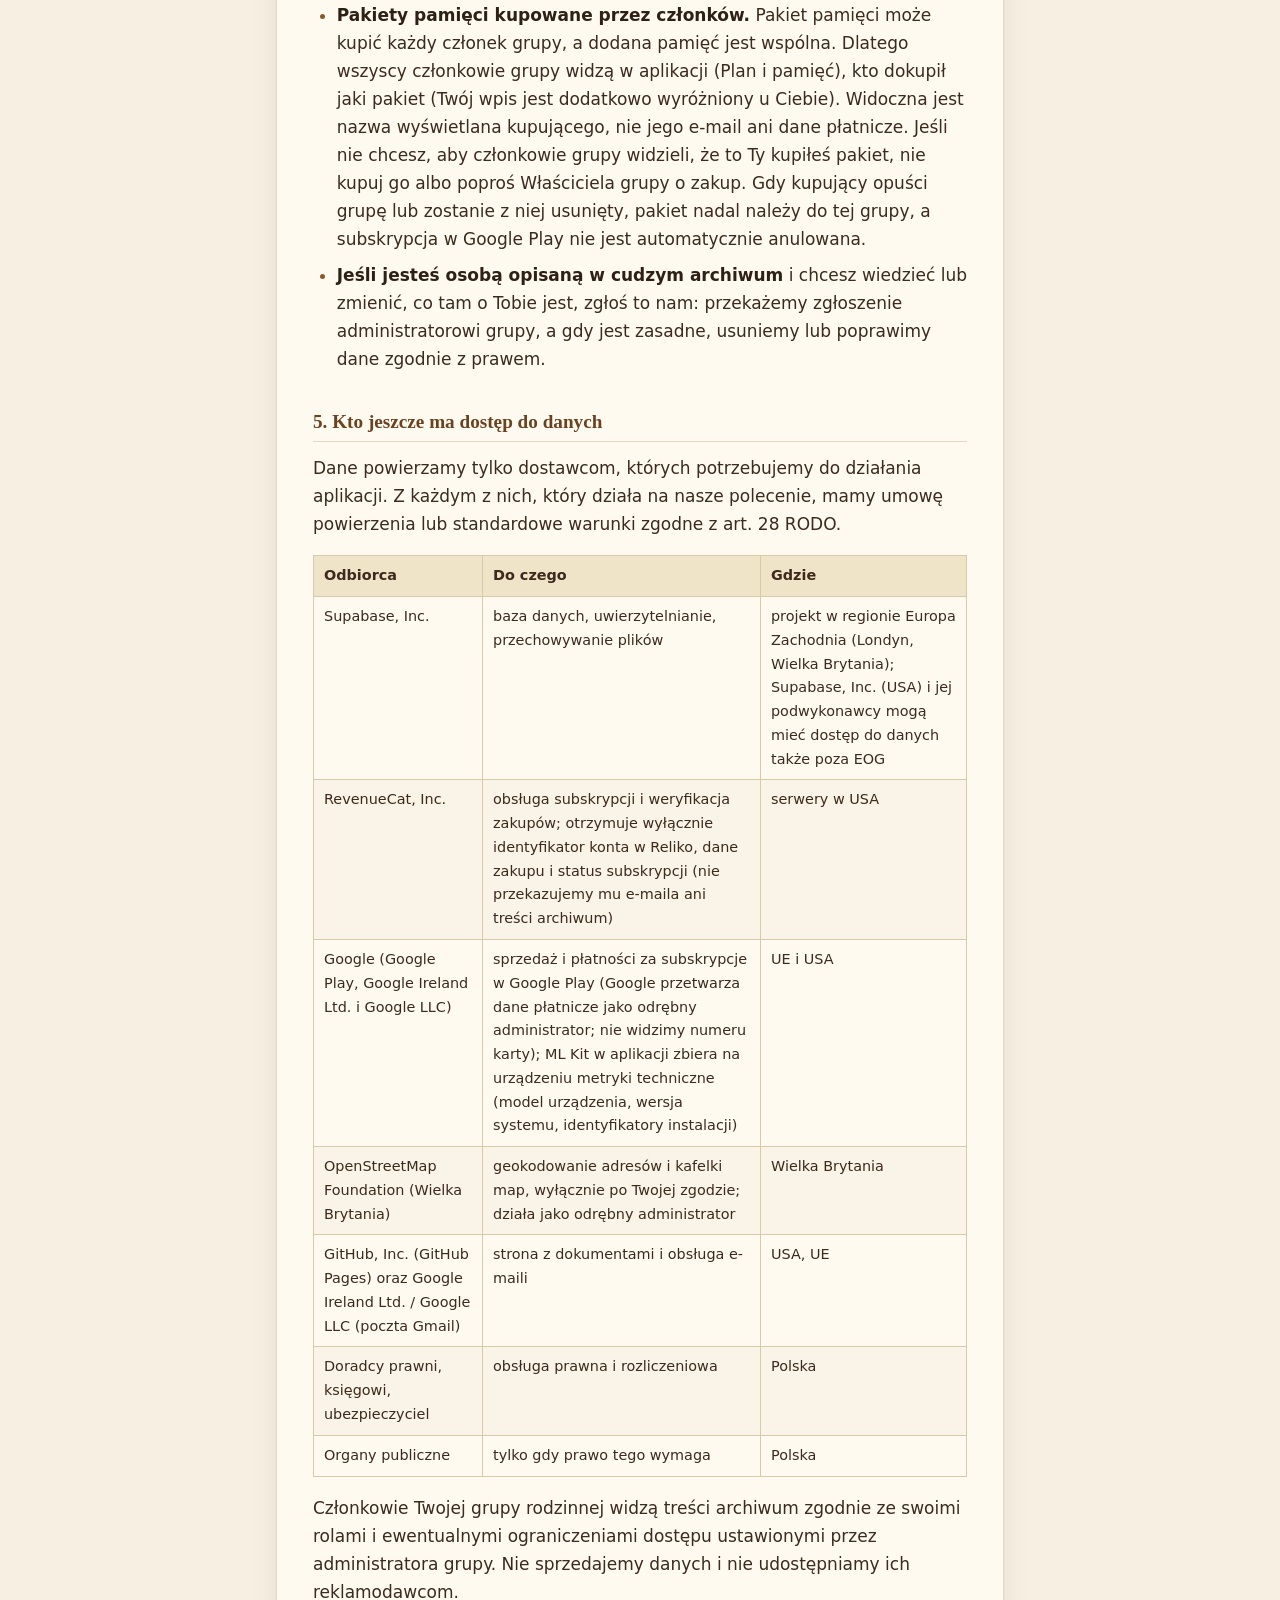
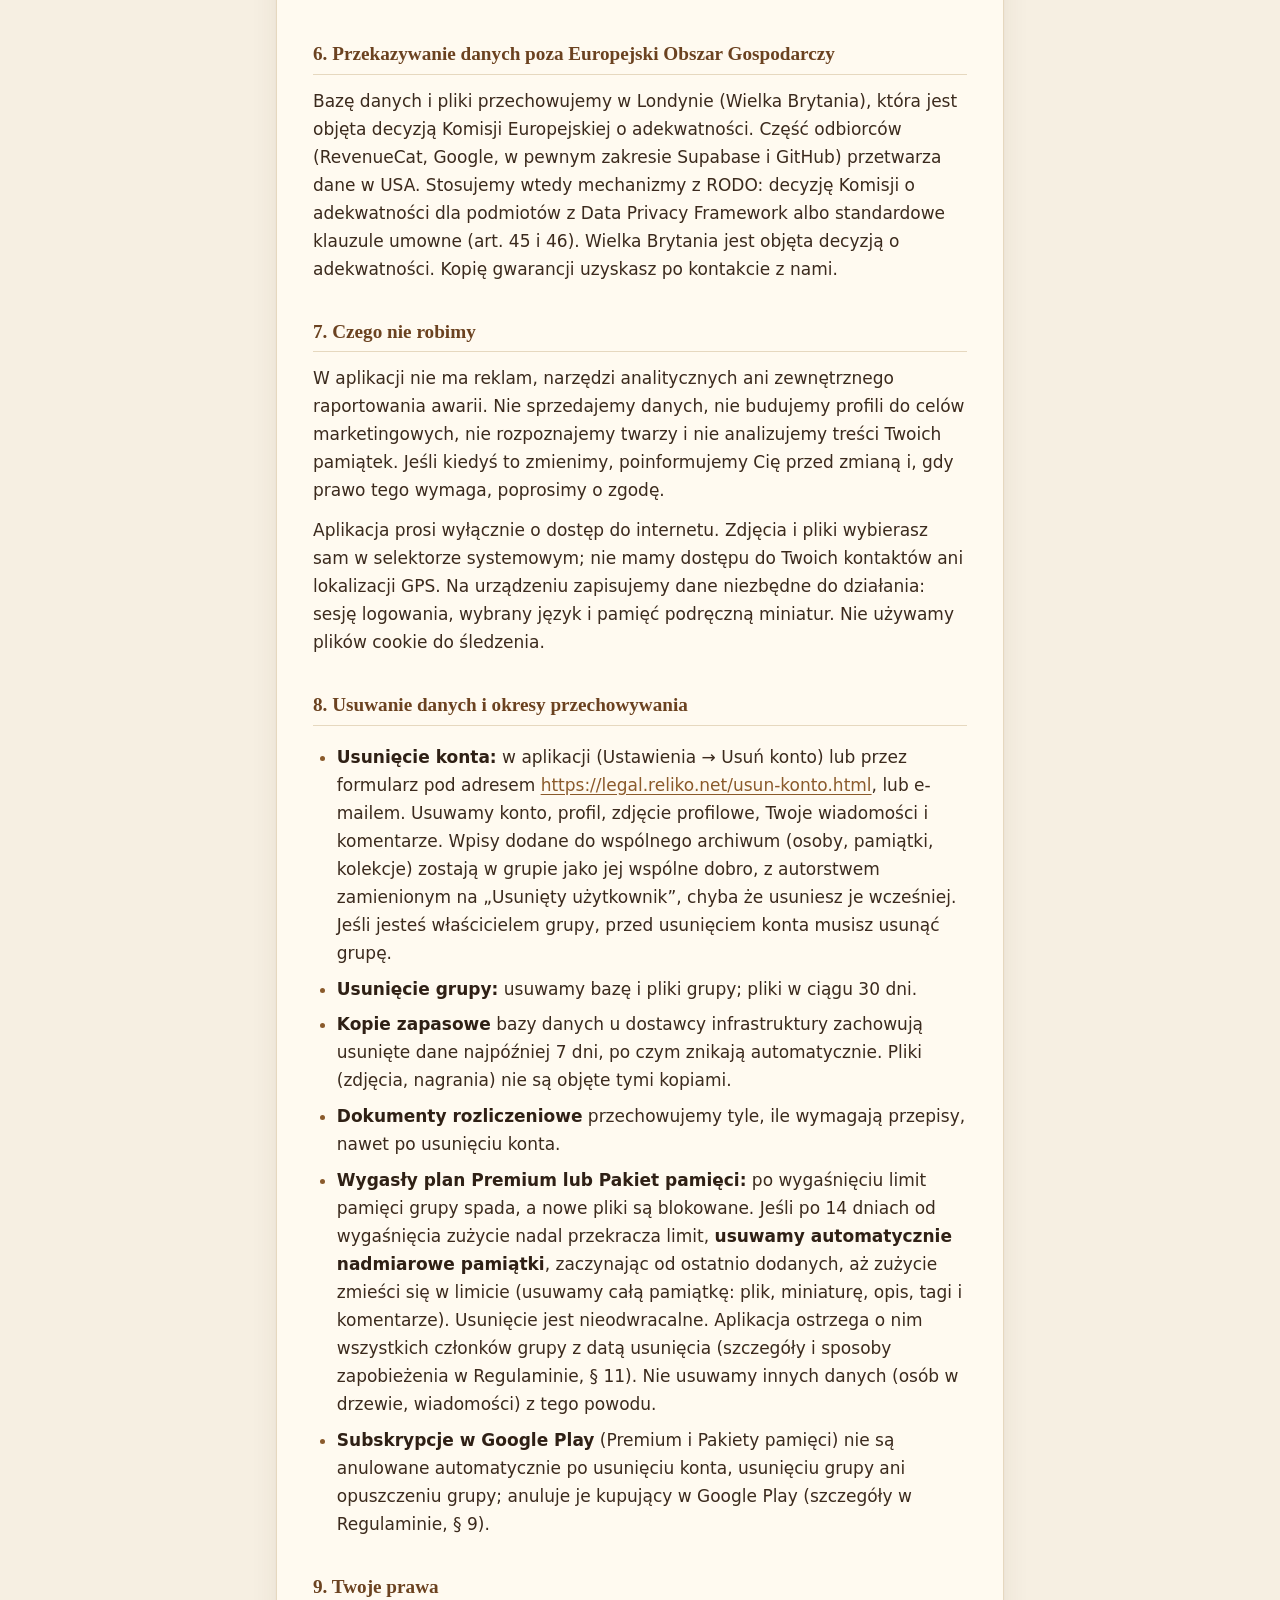
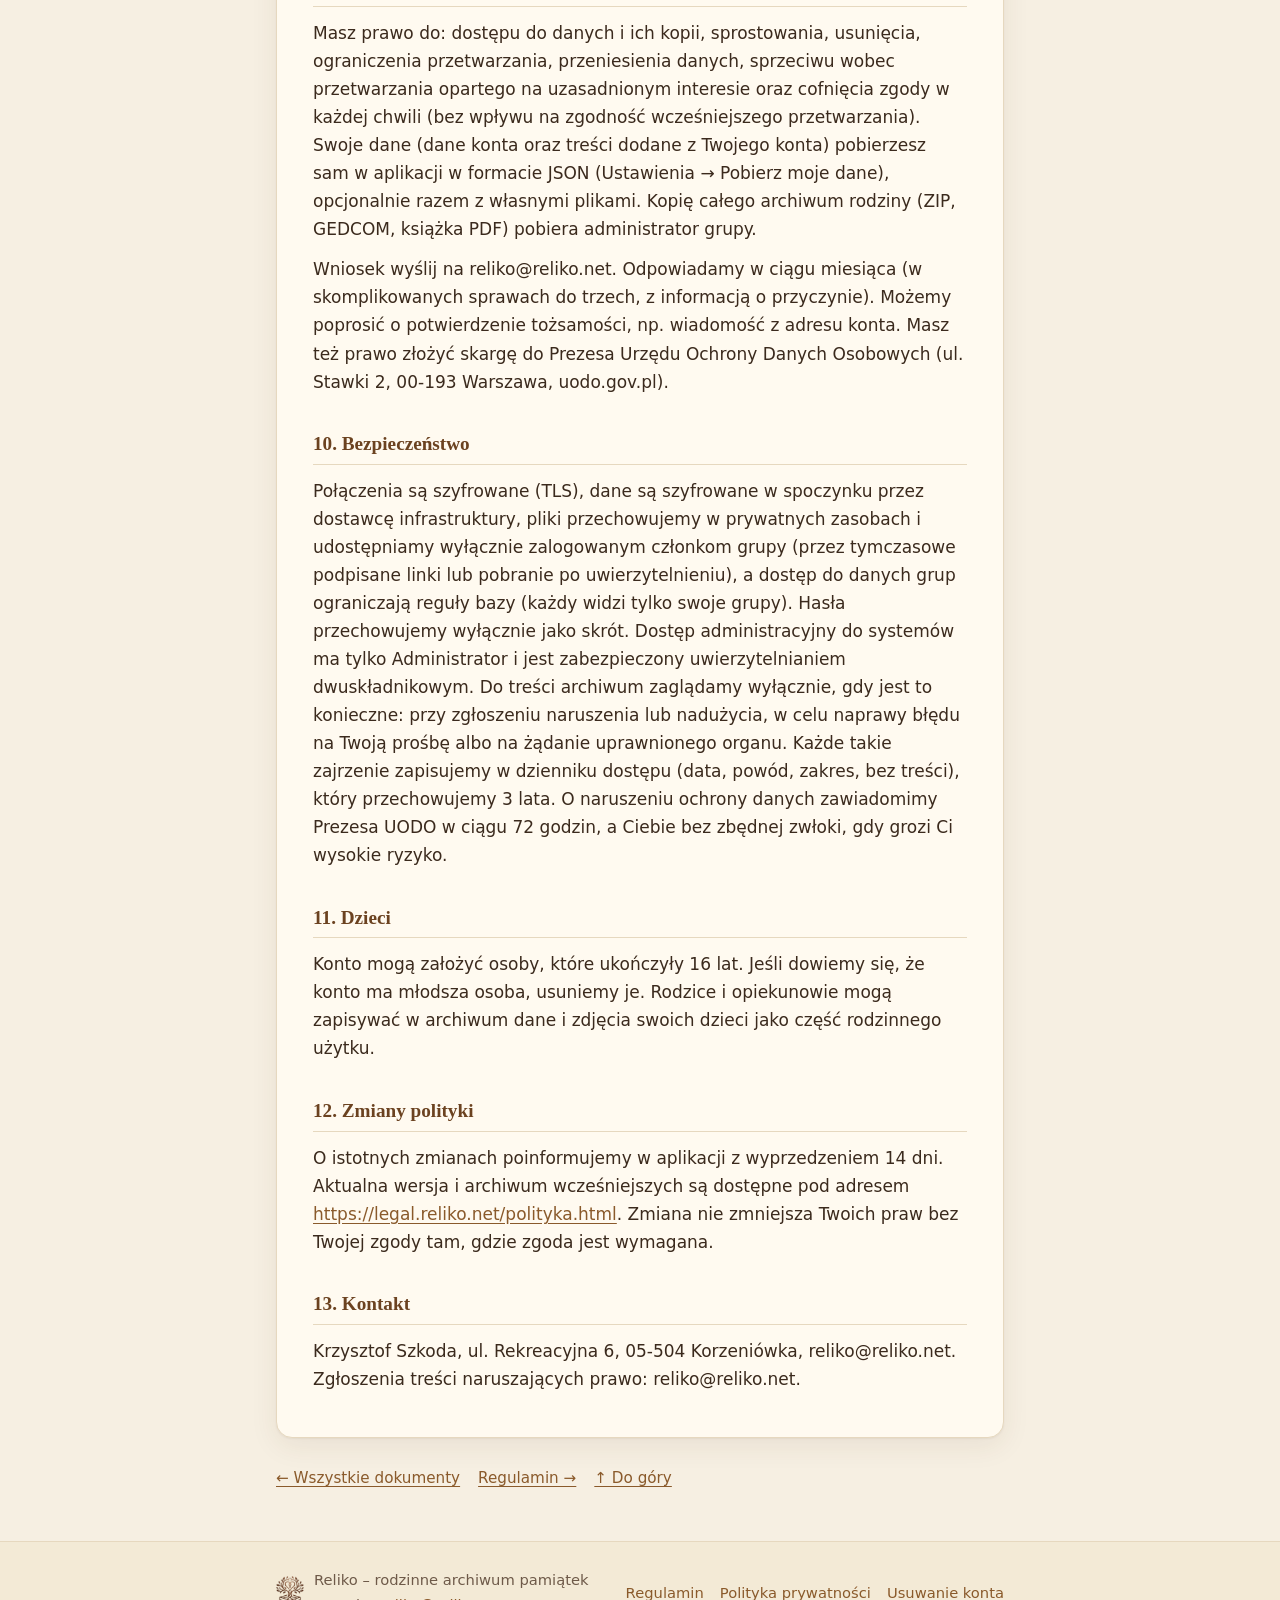
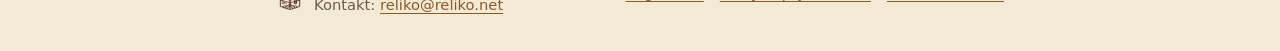
==== commit 2c3fb9ed: "Add files via upload" ====
--- a/polityka.html
+++ b/polityka.html
@@ -23,7 +23,7 @@
   <nav class="site-nav" aria-label="Główna nawigacja"><a href="index.html">Start</a><a href="regulamin.html">Regulamin</a><a href="polityka.html" aria-current="page">Polityka</a><a href="usun-konto.html">Usuń konto</a></nav>
 </div></header>
 <div class="wrap">
-<div class="hero"><p class="eyebrow">Dokument prawny</p><h1>Polityka prywatności aplikacji Reliko</h1><p class="meta">Wersja 1.1, obowiązuje od 11 października 2026. Poprzednie wersje: <a href="https://github.com/reliko-creator/reliko-legal/commits">archiwum wersji</a>.</p></div>
+<div class="hero"><p class="eyebrow">Dokument prawny</p><h1>Polityka prywatności aplikacji Reliko</h1><p class="meta">Wersja 1.2, obowiązuje od 25 października 2026. Poprzednie wersje: <a href="https://github.com/reliko-creator/reliko-legal/commits">archiwum wersji</a>.</p></div>
 <main class="doc">
 <div class="doc-card">
 <p>Reliko to prywatne archiwum rodzinne: drzewo genealogiczne, pamiątki (zdjęcia, nagrania, dokumenty), czat i komentarze dla zamkniętej grupy osób. Poniżej wyjaśniamy prostym językiem, jakie dane przetwarzamy, po co, komu je powierzamy i jak możesz nimi zarządzać.</p>
@@ -68,6 +68,12 @@
 <td>obsługa planu Premium i dodatkowej pamięci, w tym Pakietów pamięci kupowanych przez dowolnego członka grupy; pokazanie członkom grupy, kto dokupił pamięć</td>
 <td>umowa; obowiązek prawny (dokumenty księgowe, art. 6 ust. 1 lit. c); uzasadniony interes (art. 6 ust. 1 lit. f) w przejrzystości wobec członków grupy, którzy korzystają ze wspólnej pamięci</td>
 <td>okres trwania umowy; powiązanie Pakietu pamięci z grupą zachowujemy, dopóki subskrypcja jest aktywna, także gdy kupujący opuści grupę; dokumenty rozliczeniowe zgodnie z przepisami podatkowymi i rachunkowymi (zwykle 5 lat od końca roku)</td>
+</tr>
+<tr>
+<td>Informacja o przekroczeniu limitu pamięci przez grupę (od kiedy, termin usunięcia) oraz zapis wykonanych automatycznych usunięć nadmiarowych plików: identyfikator grupy, data, liczba plików i ich rozmiar (bez nazw plików i treści)</td>
+<td>ostrzeżenie członków grupy przed usunięciem plików, automatyczne usunięcie nadmiaru po wygaśnięciu planu, rozliczalność i obsługa reklamacji</td>
+<td>umowa; uzasadniony interes (art. 6 ust. 1 lit. f) w ograniczeniu kosztów przechowywania ponad opłacony limit i udokumentowaniu usunięć</td>
+<td>odliczanie: do zmieszczenia się grupy w limicie lub usunięcia grupy; zapis wykonanych usunięć: 3 lata</td>
 </tr>
 <tr>
 <td>Adres IP, data i godzina logowania, typ urządzenia i systemu, dzienniki błędów</td>
@@ -167,7 +173,7 @@
 <li><strong>Usunięcie grupy:</strong> usuwamy bazę i pliki grupy; pliki w ciągu 30 dni.</li>
 <li><strong>Kopie zapasowe</strong> bazy danych u dostawcy infrastruktury zachowują usunięte dane najpóźniej 7 dni, po czym znikają automatycznie. Pliki (zdjęcia, nagrania) nie są objęte tymi kopiami.</li>
 <li><strong>Dokumenty rozliczeniowe</strong> przechowujemy tyle, ile wymagają przepisy, nawet po usunięciu konta.</li>
-<li><strong>Wygasły plan Premium lub Pakiet pamięci</strong> nie kasuje danych; zmienia się tylko limit nowych plików (szczegóły w Regulaminie).</li>
+<li><strong>Wygasły plan Premium lub Pakiet pamięci:</strong> po wygaśnięciu limit pamięci grupy spada, a nowe pliki są blokowane. Jeśli po 14 dniach od wygaśnięcia zużycie nadal przekracza limit, <strong>usuwamy automatycznie nadmiarowe pamiątki</strong>, zaczynając od ostatnio dodanych, aż zużycie zmieści się w limicie (usuwamy całą pamiątkę: plik, miniaturę, opis, tagi i komentarze). Usunięcie jest nieodwracalne. Aplikacja ostrzega o nim wszystkich członków grupy z datą usunięcia (szczegóły i sposoby zapobieżenia w Regulaminie, § 11). Nie usuwamy innych danych (osób w drzewie, wiadomości) z tego powodu.</li>
 <li><strong>Subskrypcje w Google Play</strong> (Premium i Pakiety pamięci) nie są anulowane automatycznie po usunięciu konta, usunięciu grupy ani opuszczeniu grupy; anuluje je kupujący w Google Play (szczegóły w Regulaminie, § 9).</li>
 </ul>
 <h2>9. Twoje prawa</h2>
